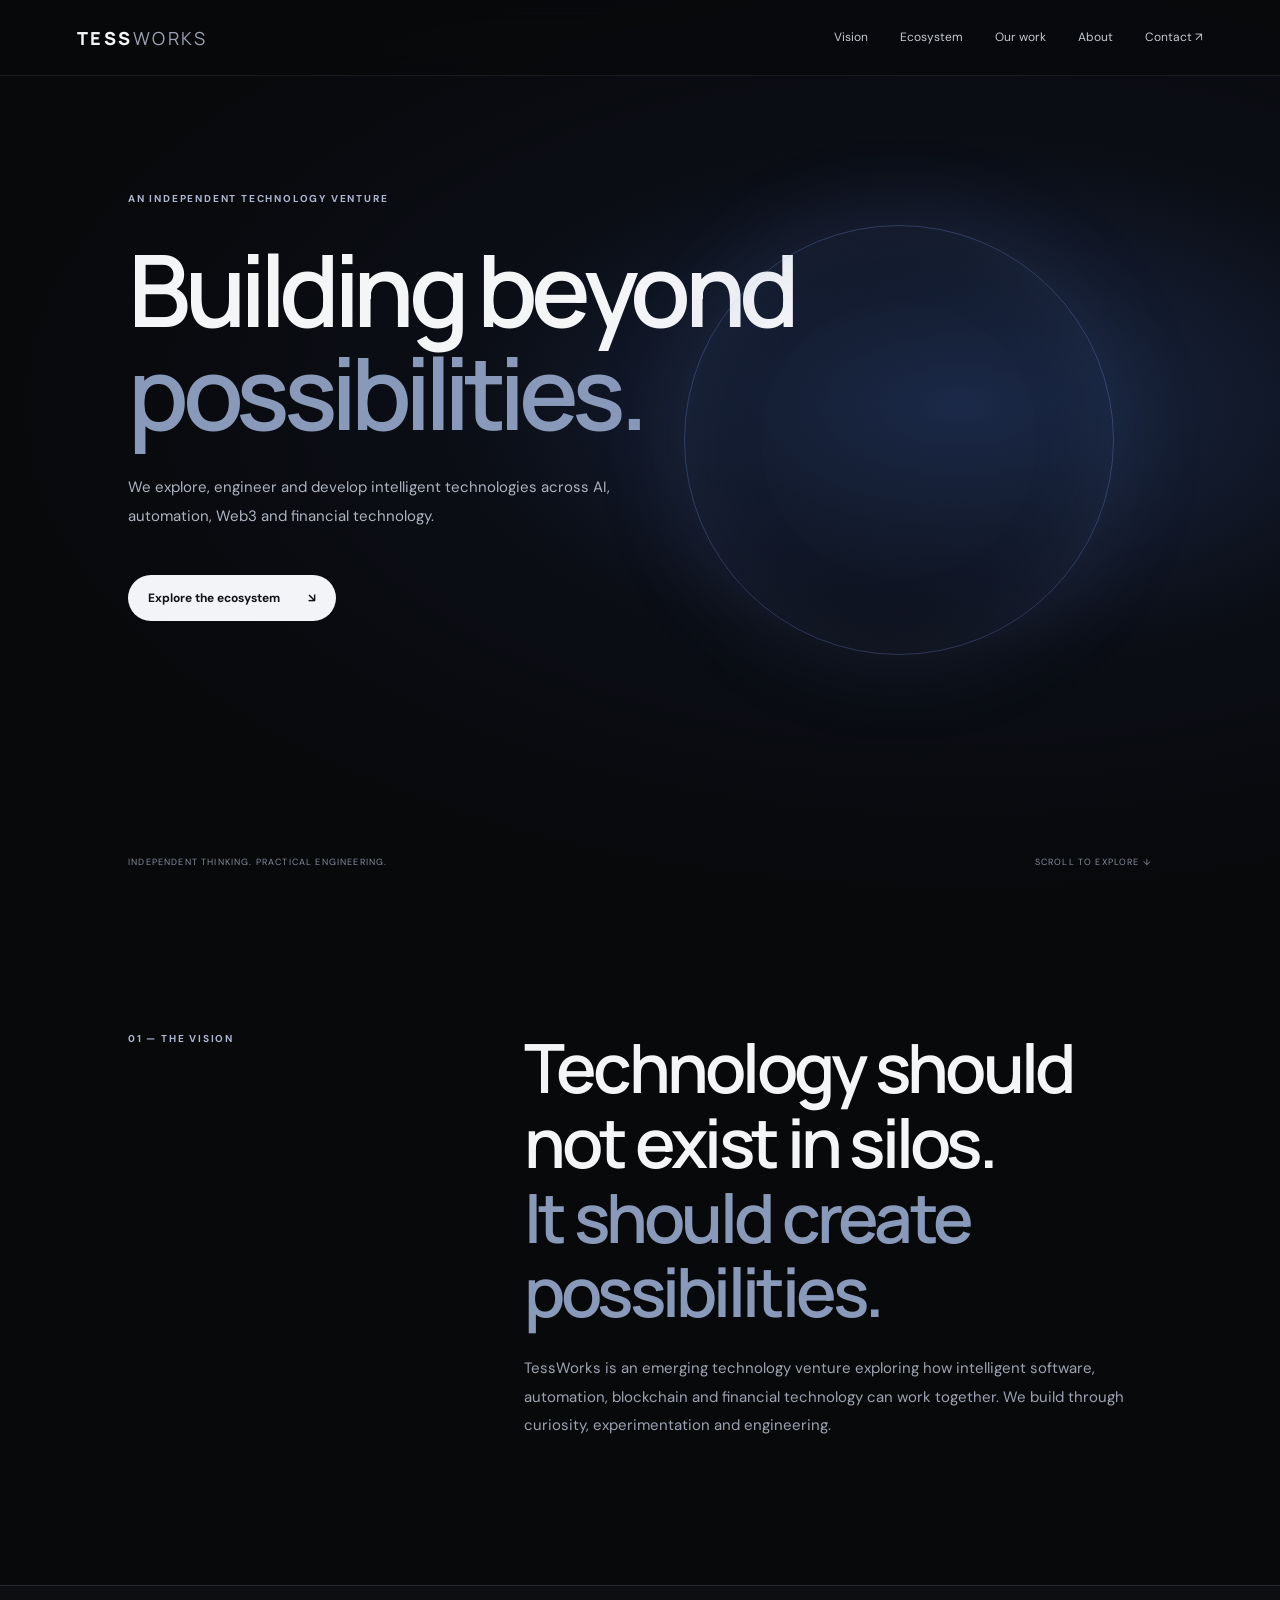
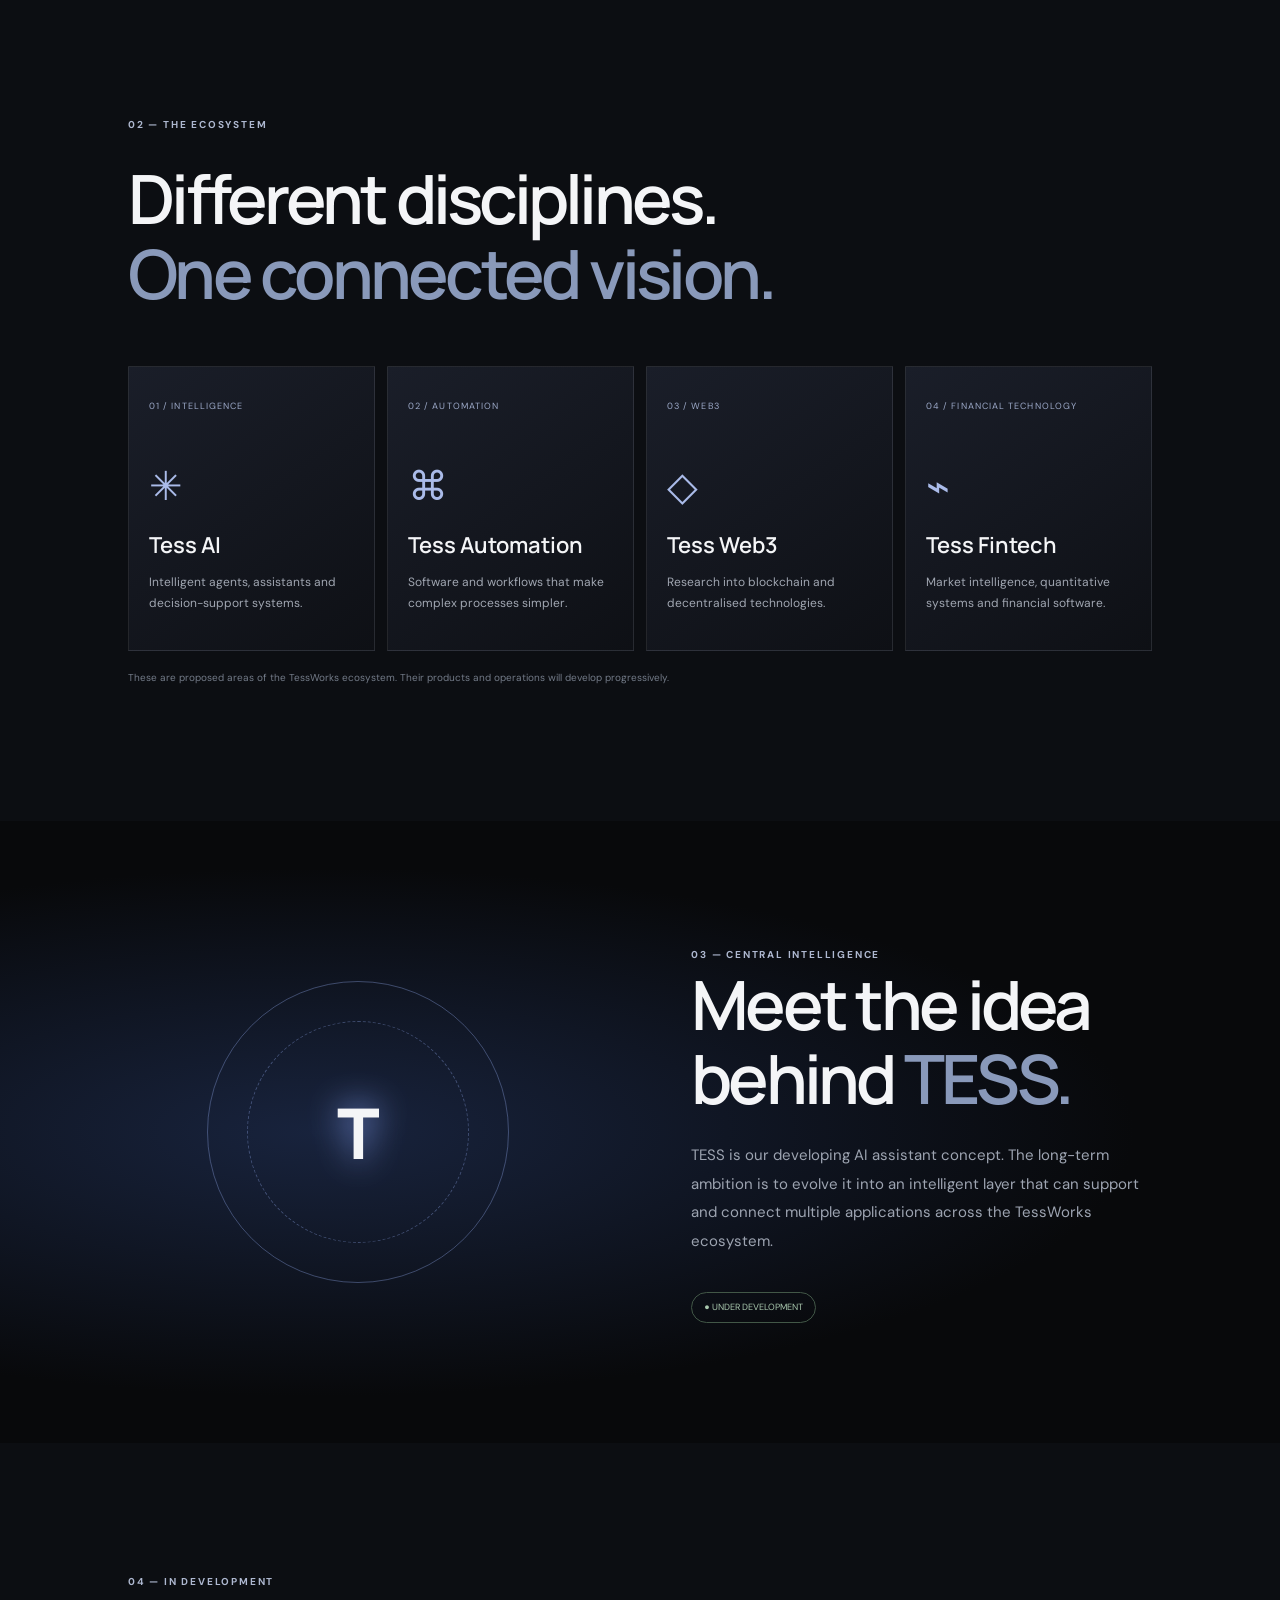
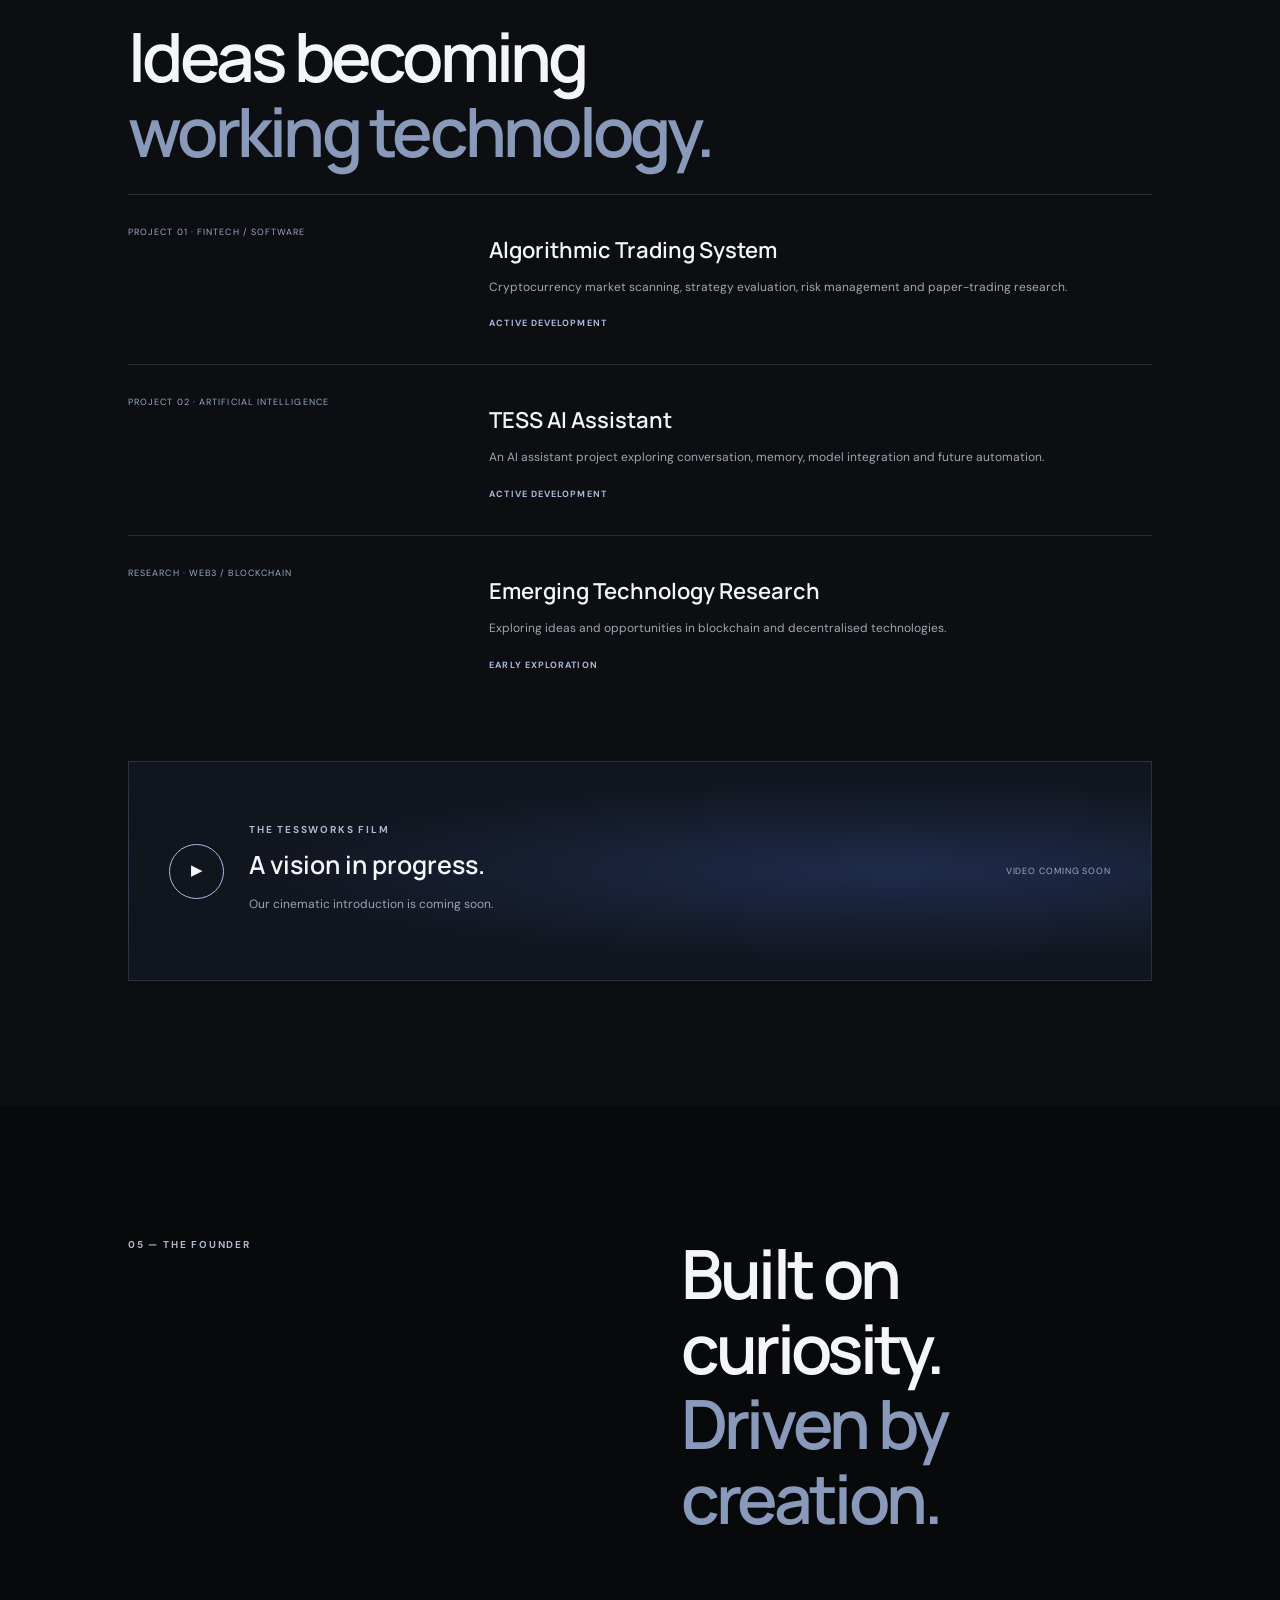
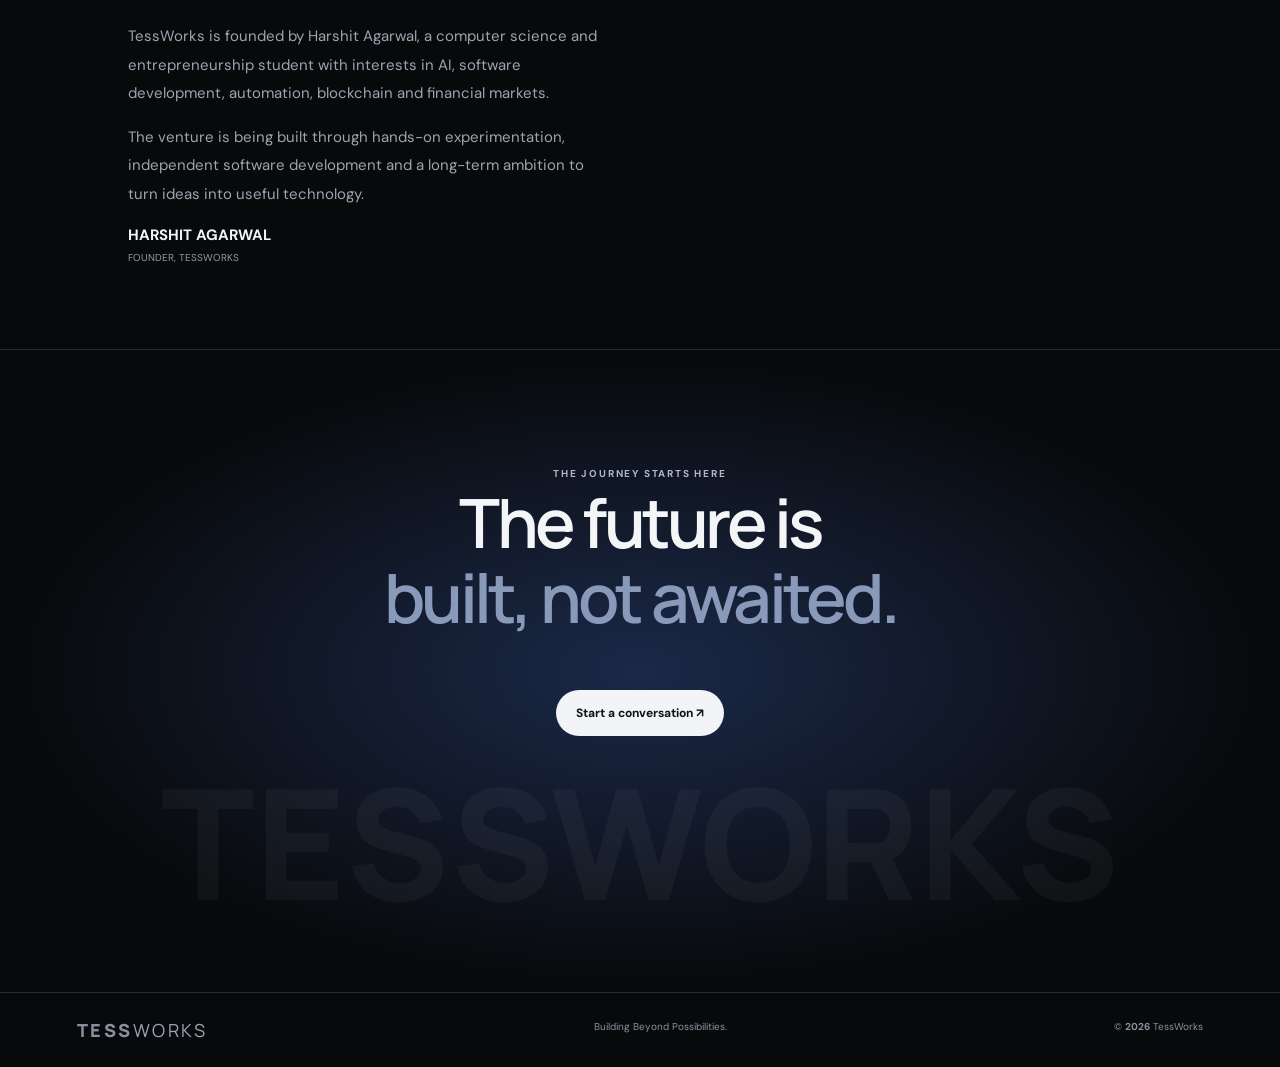
==== index.html @ 54092d69 "Add files via upload" ====
<!doctype html>
<html lang="en"><head><meta charset="utf-8"><meta name="viewport" content="width=device-width,initial-scale=1">
<meta name="description" content="TessWorks — Building Beyond Possibilities"><title>TessWorks — Building Beyond Possibilities</title>
<link rel="preconnect" href="https://fonts.googleapis.com"><link href="https://fonts.googleapis.com/css2?family=DM+Sans:wght@400;500;700&family=Manrope:wght@400;600;700;800&display=swap" rel="stylesheet"><link rel="stylesheet" href="style.css"></head>
<body><div class="progress" id="progress"></div><header><a class="logo" href="#home">TESS<span>WORKS</span></a><button id="menu">☰</button><nav id="nav"><a href="#vision">Vision</a><a href="#ecosystem">Ecosystem</a><a href="#work">Our work</a><a href="#about">About</a><a href="#contact">Contact ↗</a></nav></header>
<main><section class="hero" id="home"><div class="glow"></div><div class="eyebrow">AN INDEPENDENT TECHNOLOGY VENTURE</div><h1>Building beyond<br><em>possibilities.</em></h1><p>We explore, engineer and develop intelligent technologies across AI, automation, Web3 and financial technology.</p><a class="button" href="#ecosystem">Explore the ecosystem <b>↘</b></a><small class="hero-foot">INDEPENDENT THINKING. PRACTICAL ENGINEERING. <span>SCROLL TO EXPLORE ↓</span></small></section>
<section class="intro reveal" id="vision"><label>01 — THE VISION</label><div><h2>Technology should not exist in silos.<br><em>It should create possibilities.</em></h2><p>TessWorks is an emerging technology venture exploring how intelligent software, automation, blockchain and financial technology can work together. We build through curiosity, experimentation and engineering.</p></div></section>
<section class="ecosystem" id="ecosystem"><label>02 — THE ECOSYSTEM</label><h2>Different disciplines.<br><em>One connected vision.</em></h2><div class="cards">
<article class="reveal"><small>01 / INTELLIGENCE</small><div class="symbol">✳</div><h3>Tess AI</h3><p>Intelligent agents, assistants and decision-support systems.</p></article>
<article class="reveal"><small>02 / AUTOMATION</small><div class="symbol">⌘</div><h3>Tess Automation</h3><p>Software and workflows that make complex processes simpler.</p></article>
<article class="reveal"><small>03 / WEB3</small><div class="symbol">◇</div><h3>Tess Web3</h3><p>Research into blockchain and decentralised technologies.</p></article>
<article class="reveal"><small>04 / FINANCIAL TECHNOLOGY</small><div class="symbol">⌁</div><h3>Tess Fintech</h3><p>Market intelligence, quantitative systems and financial software.</p></article></div><p class="note">These are proposed areas of the TessWorks ecosystem. Their products and operations will develop progressively.</p></section>
<section class="tess reveal"><div class="orbit"><span>T</span></div><div><label>03 — CENTRAL INTELLIGENCE</label><h2>Meet the idea<br>behind <em>TESS.</em></h2><p>TESS is our developing AI assistant concept. The long-term ambition is to evolve it into an intelligent layer that can support and connect multiple applications across the TessWorks ecosystem.</p><small class="status">● UNDER DEVELOPMENT</small></div></section>
<section class="work" id="work"><label>04 — IN DEVELOPMENT</label><h2>Ideas becoming<br><em>working technology.</em></h2>
<div class="project reveal"><small>PROJECT 01 · FINTECH / SOFTWARE</small><div><h3>Algorithmic Trading System</h3><p>Cryptocurrency market scanning, strategy evaluation, risk management and paper-trading research.</p><b>ACTIVE DEVELOPMENT</b></div></div>
<div class="project reveal"><small>PROJECT 02 · ARTIFICIAL INTELLIGENCE</small><div><h3>TESS AI Assistant</h3><p>An AI assistant project exploring conversation, memory, model integration and future automation.</p><b>ACTIVE DEVELOPMENT</b></div></div>
<div class="project reveal"><small>RESEARCH · WEB3 / BLOCKCHAIN</small><div><h3>Emerging Technology Research</h3><p>Exploring ideas and opportunities in blockchain and decentralised technologies.</p><b>EARLY EXPLORATION</b></div></div>
<div class="video reveal"><div class="play">▶</div><div><label>THE TESSWORKS FILM</label><h3>A vision in progress.</h3><p>Our cinematic introduction is coming soon.</p></div><small>VIDEO COMING SOON</small></div></section>
<section class="about reveal" id="about"><label>05 — THE FOUNDER</label><h2>Built on curiosity.<br><em>Driven by creation.</em></h2><div><p>TessWorks is founded by Harshit Agarwal, a computer science and entrepreneurship student with interests in AI, software development, automation, blockchain and financial markets.</p><p>The venture is being built through hands-on experimentation, independent software development and a long-term ambition to turn ideas into useful technology.</p><b>HARSHIT AGARWAL</b><small>FOUNDER, TESSWORKS</small></div></section>
<section class="closing reveal" id="contact"><label>THE JOURNEY STARTS HERE</label><h2>The future is<br><em>built, not awaited.</em></h2><a class="button" href="mailto:hello@tessworks.in">Start a conversation ↗</a><strong>TESSWORKS</strong></section></main>
<footer><a class="logo" href="#home">TESS<span>WORKS</span></a><span>Building Beyond Possibilities.</span><span>© <b id="year"></b> TessWorks</span></footer><script src="script.js"></script></body></html>
---- style.css ----
*{box-sizing:border-box}html{scroll-behavior:smooth}body{margin:0;background:#08090b;color:#f4f5f7;font:15px 'DM Sans',sans-serif;line-height:1.7}a{color:inherit;text-decoration:none}.progress{height:2px;background:#9bb4ff;position:fixed;top:0;left:0;width:0;z-index:9}header{height:76px;padding:0 6vw;display:flex;align-items:center;justify-content:space-between;position:absolute;top:0;width:100%;z-index:5;background:#08090b99;backdrop-filter:blur(12px);border-bottom:1px solid #ffffff12}.logo{font:800 18px Manrope;letter-spacing:.14em}.logo span{font-weight:400;color:#9da5b5}nav{display:flex;gap:32px;font-size:12px;color:#c5c9d2}nav a:hover{color:#91aaff}#menu{display:none}.hero{min-height:760px;height:100vh;max-height:1000px;padding:190px 10vw 90px;position:relative;overflow:hidden;background:radial-gradient(ellipse at 75% 45%,#1b2948,#0b0e16 36%,#08090b 70%)}.glow{position:absolute;width:430px;height:430px;border:1px solid #8da9ff44;border-radius:50%;right:13%;top:25%;box-shadow:0 0 100px #617ec522,inset 0 0 80px #617ec522;animation:float 8s infinite ease-in-out}.eyebrow,label{font-size:10px;letter-spacing:.18em;color:#aeb8d0;font-weight:700}.hero h1{font:600 clamp(52px,8vw,100px)/1.03 Manrope;letter-spacing:-.065em;margin:30px 0}.hero em,h2 em{font-style:normal;color:#8999ba}.hero p{max-width:500px;color:#aeb4c0;line-height:1.9}.button{display:inline-block;margin-top:30px;background:#f2f4f8;color:#101116;padding:13px 20px;border-radius:40px;font-size:12px;font-weight:700}.button b{margin-left:25px}.hero-foot{position:absolute;bottom:30px;left:10vw;right:10vw;color:#858d9d;font-size:9px;letter-spacing:.13em}.hero-foot span{float:right}.intro,.about{padding:130px 10vw;display:grid;grid-template-columns:1fr 2fr;gap:8%;border-bottom:1px solid #252932}.intro h2,.ecosystem h2,.tess h2,.work h2,.about h2,.closing h2{font:600 clamp(38px,5.5vw,68px)/1.1 Manrope;letter-spacing:-.055em;margin:0 0 25px}.intro p,.tess p,.about p{max-width:650px;color:#9da4b1;line-height:1.9}.ecosystem,.work{padding:125px 10vw;background:#0c0e12}.ecosystem h2,.work h2{margin-top:25px}.cards{display:grid;grid-template-columns:repeat(4,1fr);gap:12px;margin-top:55px}.cards article{padding:25px 20px;min-height:280px;border:1px solid #ffffff17;background:linear-gradient(145deg,#1a1e29,#0e1015);transition:.3s}.cards article:hover{transform:translateY(-7px);border-color:#849bda}.cards small,.project small{font-size:9px;letter-spacing:.12em;color:#9ca9c8}.symbol{font-size:40px;color:#aabbe9;margin-top:35px}.cards h3,.project h3{font:600 22px Manrope;margin:10px 0}.cards p,.project p{font-size:12px;color:#a0a6b1}.note{font-size:10px;color:#737b88;margin-top:18px}.tess{padding:120px 10vw;display:grid;grid-template-columns:1fr 1fr;gap:10%;align-items:center;background:radial-gradient(ellipse at 25% 50%,#18233d,#08090b 60%)}.orbit{height:350px;display:grid;place-items:center;position:relative}.orbit:before,.orbit:after{content:'';position:absolute;border:1px solid #849bda66;border-radius:50%;width:300px;height:300px;animation:spin 35s linear infinite}.orbit:after{width:220px;height:220px;border-style:dashed;animation-direction:reverse}.orbit span{font:800 70px Manrope;text-shadow:0 0 35px #8da9ff}.status{display:inline-block;color:#a9c8ae;border:1px solid #425747;border-radius:20px;padding:7px 12px;font-size:9px;margin-top:22px}.project{display:grid;grid-template-columns:1fr 2fr;gap:30px;padding:30px 0;border-top:1px solid #2a2e37}.project p{max-width:650px}.project b{font-size:9px;letter-spacing:.12em;color:#aab8dc}.video{margin-top:55px;padding:40px;min-height:220px;display:flex;align-items:center;gap:25px;background:radial-gradient(ellipse at 75%,#1e2b4b,#11151e 60%);border:1px solid #ffffff20}.play{width:55px;height:55px;border:1px solid #aabbe9;border-radius:50%;display:grid;place-items:center}.video h3{font:600 25px Manrope;margin:5px 0}.video p{color:#9da4b1;font-size:12px}.video>small{margin-left:auto;font-size:9px;color:#9eabc9;letter-spacing:.1em}.about{grid-template-columns:1fr 1fr}.about small{display:block;color:#929aa8;font-size:10px}.closing{text-align:center;padding:110px 20px;background:radial-gradient(ellipse at center,#1b2948,#08090b 70%);overflow:hidden}.closing strong{display:block;font:800 12vw Manrope;color:#ffffff0a;margin-bottom:-5vw}footer{padding:25px 6vw;border-top:1px solid #262a32;display:flex;justify-content:space-between;color:#8b929e;font-size:10px}.reveal{opacity:0;transform:translateY(20px);transition:.8s}.reveal.visible{opacity:1;transform:none}@keyframes spin{to{transform:rotate(360deg)}}@keyframes float{50%{transform:translateY(-18px)}}@media(max-width:850px){.cards{grid-template-columns:repeat(2,1fr)}.intro,.tess,.about{grid-template-columns:1fr;gap:35px}.project{grid-template-columns:1fr}.orbit{height:280px}}@media(max-width:600px){header{height:65px}#menu{display:block;background:none;border:0;color:white;font-size:22px}nav{display:none;position:absolute;top:65px;left:0;right:0;padding:25px;background:#101218;flex-direction:column}nav.open{display:flex}.hero{padding:160px 25px 90px;min-height:700px}.hero h1{font-size:55px}.glow{width:260px;height:260px;right:-80px;top:42%}.hero-foot{left:25px;right:25px;font-size:7px}.hero-foot span{display:none}.intro,.about,.ecosystem,.work,.tess{padding:85px 25px}.cards{grid-template-columns:1fr}.video{padding:22px;flex-wrap:wrap}.video>small{margin-left:0}.project{gap:10px}footer{gap:12px;flex-wrap:wrap}footer span:nth-child(2){display:none}}@media(prefers-reduced-motion:reduce){*{animation:none!important;transition:none!important;scroll-behavior:auto!important}.reveal{opacity:1;transform:none}}
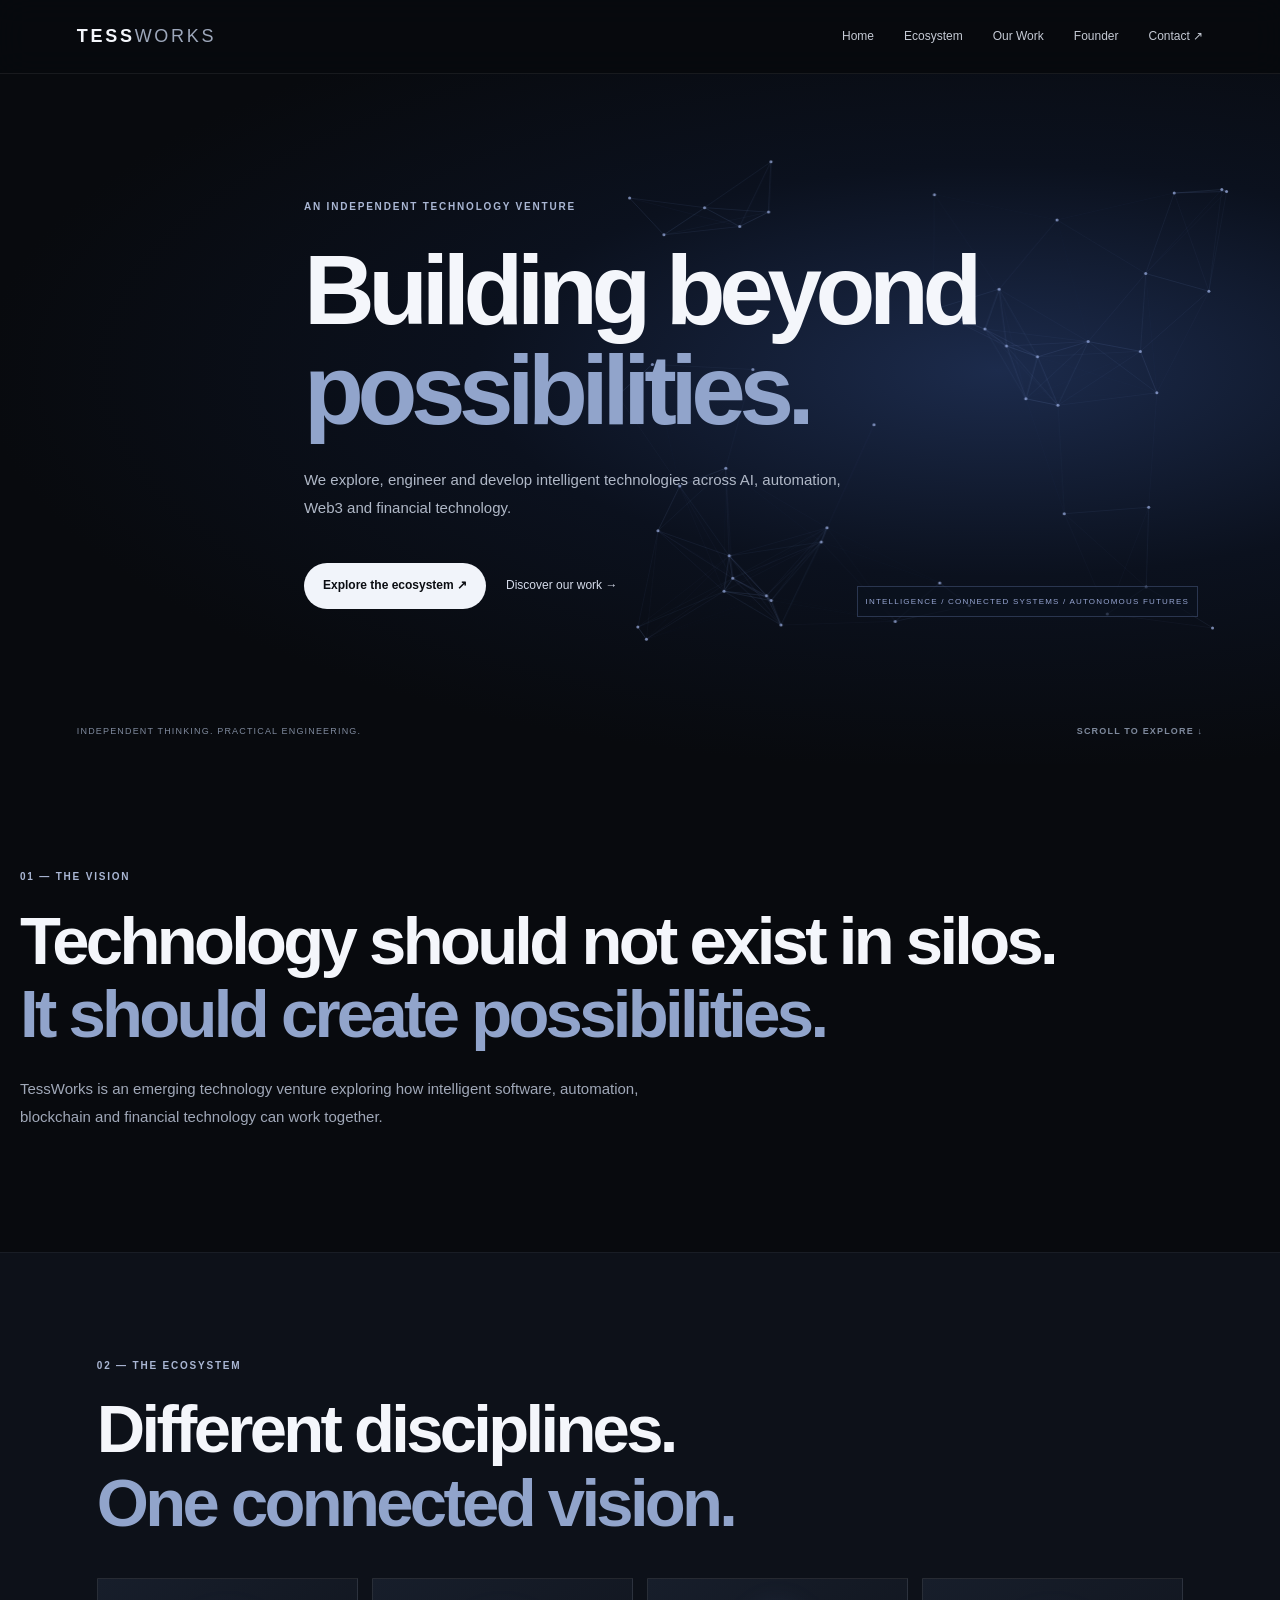
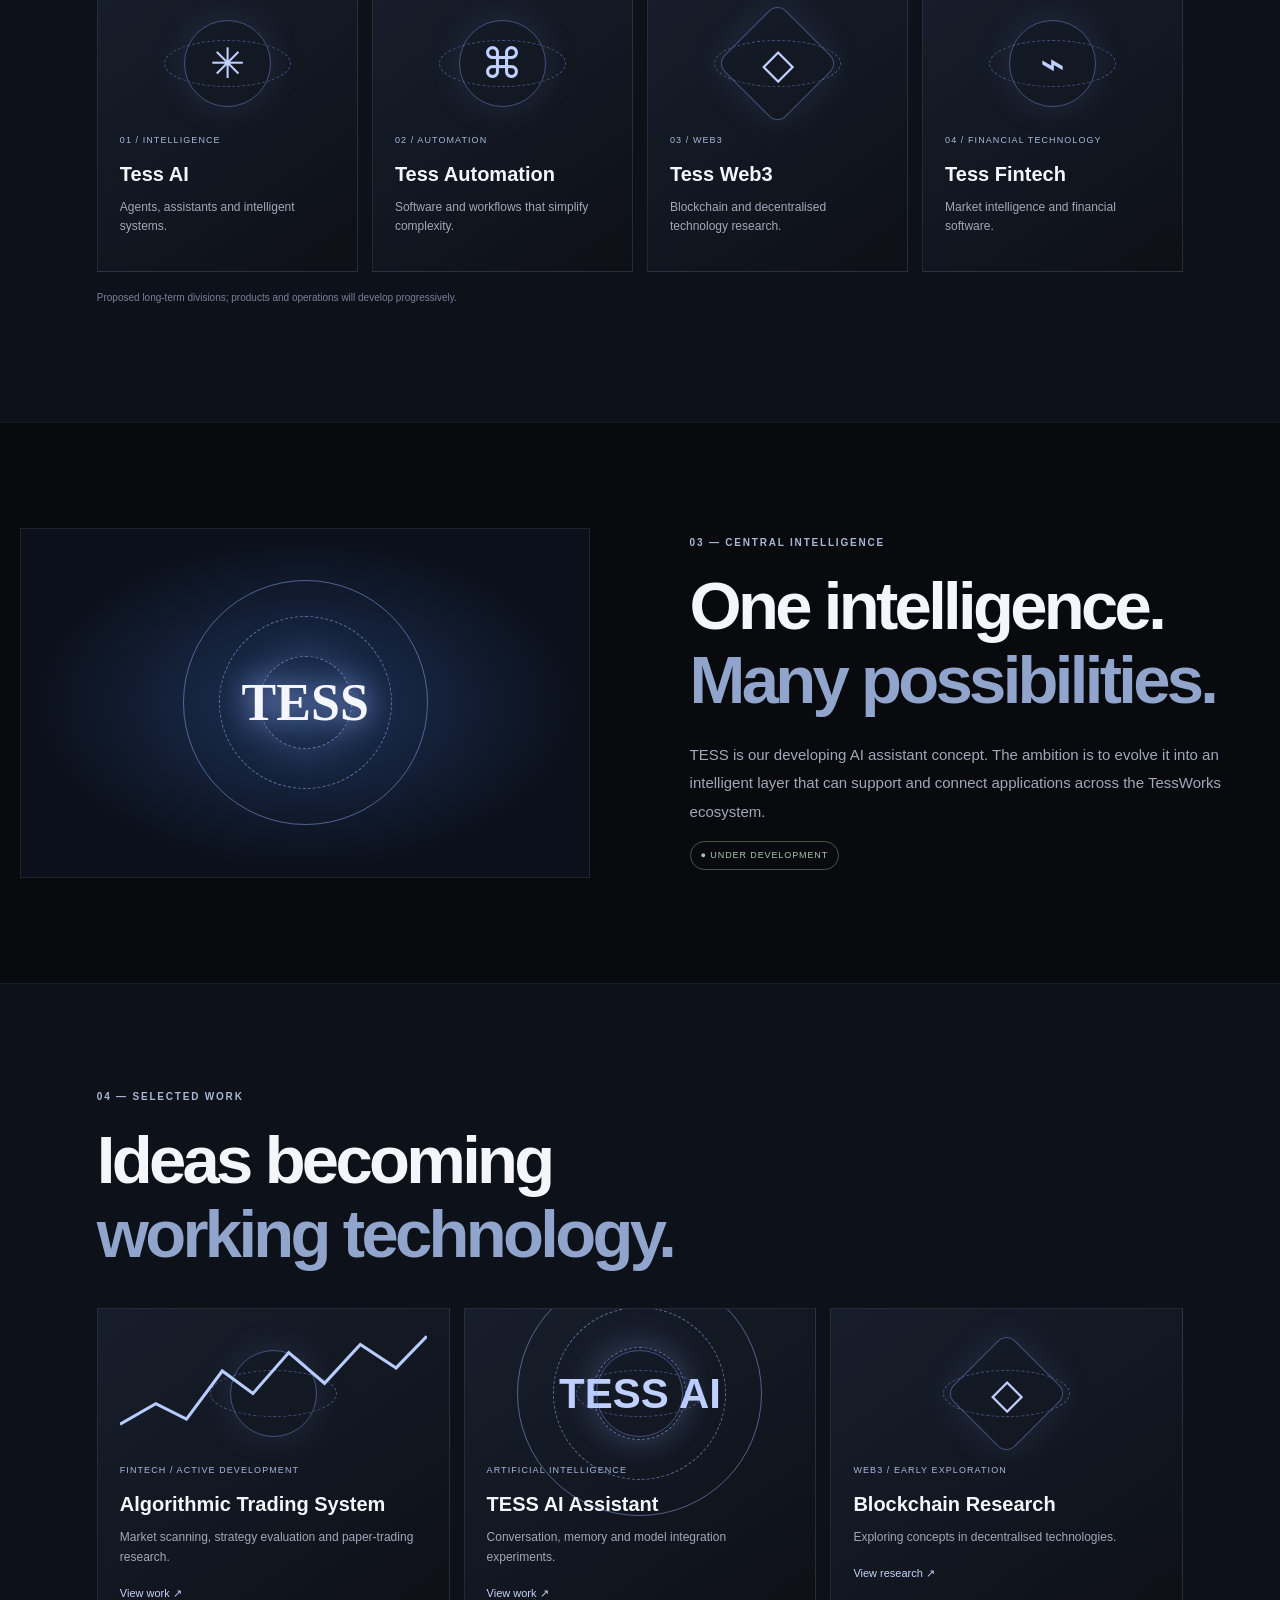
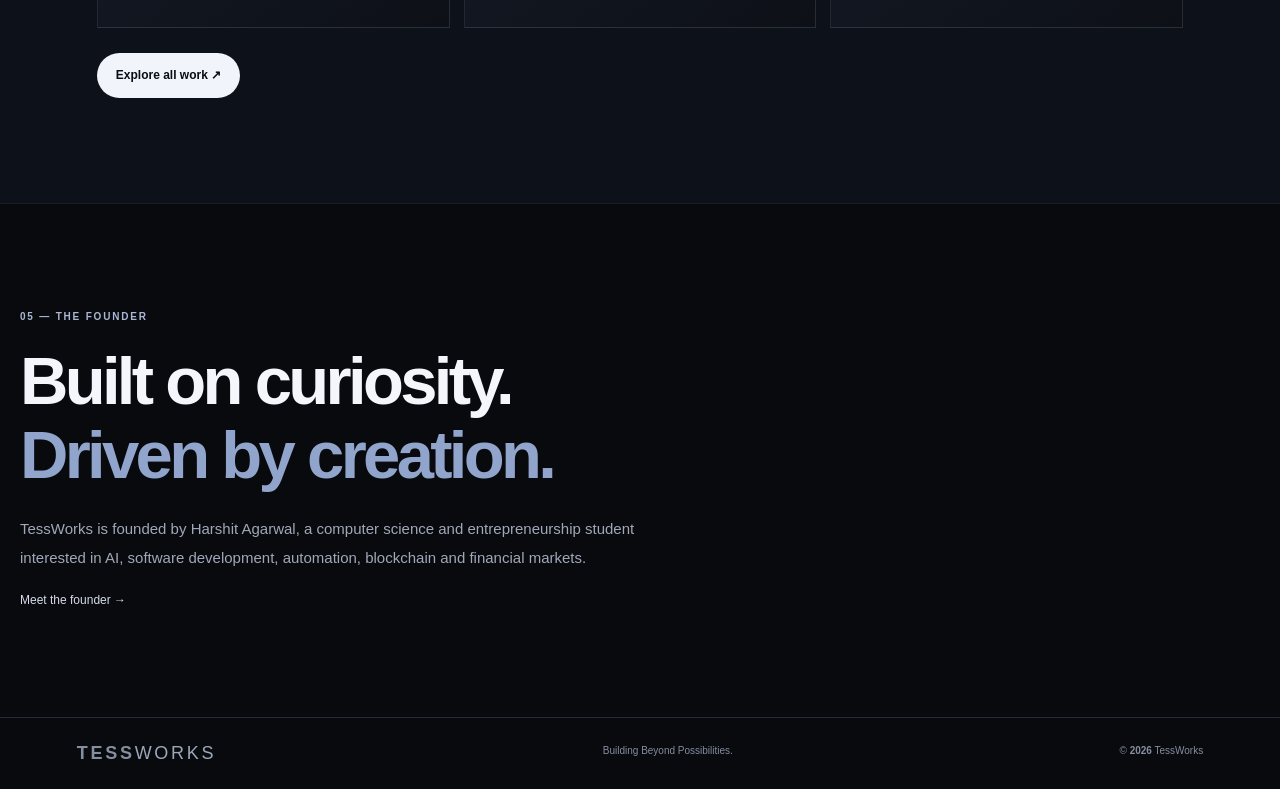
==== commit 57ca6bd7: "Add files via upload" ====
--- a/index.html
+++ b/index.html
@@ -1,21 +1,13 @@
-<!doctype html>
-<html lang="en"><head><meta charset="utf-8"><meta name="viewport" content="width=device-width,initial-scale=1">
-<meta name="description" content="TessWorks — Building Beyond Possibilities"><title>TessWorks — Building Beyond Possibilities</title>
-<link rel="preconnect" href="https://fonts.googleapis.com"><link href="https://fonts.googleapis.com/css2?family=DM+Sans:wght@400;500;700&family=Manrope:wght@400;600;700;800&display=swap" rel="stylesheet"><link rel="stylesheet" href="style.css"></head>
-<body><div class="progress" id="progress"></div><header><a class="logo" href="#home">TESS<span>WORKS</span></a><button id="menu">☰</button><nav id="nav"><a href="#vision">Vision</a><a href="#ecosystem">Ecosystem</a><a href="#work">Our work</a><a href="#about">About</a><a href="#contact">Contact ↗</a></nav></header>
-<main><section class="hero" id="home"><div class="glow"></div><div class="eyebrow">AN INDEPENDENT TECHNOLOGY VENTURE</div><h1>Building beyond<br><em>possibilities.</em></h1><p>We explore, engineer and develop intelligent technologies across AI, automation, Web3 and financial technology.</p><a class="button" href="#ecosystem">Explore the ecosystem <b>↘</b></a><small class="hero-foot">INDEPENDENT THINKING. PRACTICAL ENGINEERING. <span>SCROLL TO EXPLORE ↓</span></small></section>
-<section class="intro reveal" id="vision"><label>01 — THE VISION</label><div><h2>Technology should not exist in silos.<br><em>It should create possibilities.</em></h2><p>TessWorks is an emerging technology venture exploring how intelligent software, automation, blockchain and financial technology can work together. We build through curiosity, experimentation and engineering.</p></div></section>
-<section class="ecosystem" id="ecosystem"><label>02 — THE ECOSYSTEM</label><h2>Different disciplines.<br><em>One connected vision.</em></h2><div class="cards">
-<article class="reveal"><small>01 / INTELLIGENCE</small><div class="symbol">✳</div><h3>Tess AI</h3><p>Intelligent agents, assistants and decision-support systems.</p></article>
-<article class="reveal"><small>02 / AUTOMATION</small><div class="symbol">⌘</div><h3>Tess Automation</h3><p>Software and workflows that make complex processes simpler.</p></article>
-<article class="reveal"><small>03 / WEB3</small><div class="symbol">◇</div><h3>Tess Web3</h3><p>Research into blockchain and decentralised technologies.</p></article>
-<article class="reveal"><small>04 / FINANCIAL TECHNOLOGY</small><div class="symbol">⌁</div><h3>Tess Fintech</h3><p>Market intelligence, quantitative systems and financial software.</p></article></div><p class="note">These are proposed areas of the TessWorks ecosystem. Their products and operations will develop progressively.</p></section>
-<section class="tess reveal"><div class="orbit"><span>T</span></div><div><label>03 — CENTRAL INTELLIGENCE</label><h2>Meet the idea<br>behind <em>TESS.</em></h2><p>TESS is our developing AI assistant concept. The long-term ambition is to evolve it into an intelligent layer that can support and connect multiple applications across the TessWorks ecosystem.</p><small class="status">● UNDER DEVELOPMENT</small></div></section>
-<section class="work" id="work"><label>04 — IN DEVELOPMENT</label><h2>Ideas becoming<br><em>working technology.</em></h2>
-<div class="project reveal"><small>PROJECT 01 · FINTECH / SOFTWARE</small><div><h3>Algorithmic Trading System</h3><p>Cryptocurrency market scanning, strategy evaluation, risk management and paper-trading research.</p><b>ACTIVE DEVELOPMENT</b></div></div>
-<div class="project reveal"><small>PROJECT 02 · ARTIFICIAL INTELLIGENCE</small><div><h3>TESS AI Assistant</h3><p>An AI assistant project exploring conversation, memory, model integration and future automation.</p><b>ACTIVE DEVELOPMENT</b></div></div>
-<div class="project reveal"><small>RESEARCH · WEB3 / BLOCKCHAIN</small><div><h3>Emerging Technology Research</h3><p>Exploring ideas and opportunities in blockchain and decentralised technologies.</p><b>EARLY EXPLORATION</b></div></div>
-<div class="video reveal"><div class="play">▶</div><div><label>THE TESSWORKS FILM</label><h3>A vision in progress.</h3><p>Our cinematic introduction is coming soon.</p></div><small>VIDEO COMING SOON</small></div></section>
-<section class="about reveal" id="about"><label>05 — THE FOUNDER</label><h2>Built on curiosity.<br><em>Driven by creation.</em></h2><div><p>TessWorks is founded by Harshit Agarwal, a computer science and entrepreneurship student with interests in AI, software development, automation, blockchain and financial markets.</p><p>The venture is being built through hands-on experimentation, independent software development and a long-term ambition to turn ideas into useful technology.</p><b>HARSHIT AGARWAL</b><small>FOUNDER, TESSWORKS</small></div></section>
-<section class="closing reveal" id="contact"><label>THE JOURNEY STARTS HERE</label><h2>The future is<br><em>built, not awaited.</em></h2><a class="button" href="mailto:hello@tessworks.in">Start a conversation ↗</a><strong>TESSWORKS</strong></section></main>
-<footer><a class="logo" href="#home">TESS<span>WORKS</span></a><span>Building Beyond Possibilities.</span><span>© <b id="year"></b> TessWorks</span></footer><script src="script.js"></script></body></html>+<!doctype html><html lang="en"><head><meta charset="utf-8"><meta name="viewport" content="width=device-width,initial-scale=1"><meta name="description" content="TessWorks — Building Beyond Possibilities"><title>Home | TessWorks</title><link rel="stylesheet" href="style.css"></head><body><header class="top"><a class="logo" href="index.html">TESS<span>WORKS</span></a><button class="menu" aria-label="Toggle menu">☰</button><nav class="nav"><a href="index.html">Home</a><a href="ecosystem.html">Ecosystem</a><a href="work.html">Our Work</a><a href="founder.html">Founder</a><a href="contact.html">Contact ↗</a></nav></header><main><section class="hero"><div class="wrap"><div class="eyebrow">AN INDEPENDENT TECHNOLOGY VENTURE</div><h1>Building beyond<br><em>possibilities.</em></h1><p>We explore, engineer and develop intelligent technologies across AI, automation, Web3 and financial technology.</p><a class="btn" href="ecosystem.html">Explore the ecosystem ↗</a><a class="sub-link" href="work.html">Discover our work →</a></div><div class="visual"><canvas id="network"></canvas><span>INTELLIGENCE / CONNECTED SYSTEMS / AUTONOMOUS FUTURES</span></div><small class="hero-foot">INDEPENDENT THINKING. PRACTICAL ENGINEERING. <b>SCROLL TO EXPLORE ↓</b></small></section>
+<section class="section wrap reveal"><div class="eyebrow">01 — THE VISION</div><h2>Technology should not exist in silos.<br><em>It should create possibilities.</em></h2><p class="copy">TessWorks is an emerging technology venture exploring how intelligent software, automation, blockchain and financial technology can work together.</p></section>
+<section class="section dark"><div class="wrap"><div class="eyebrow">02 — THE ECOSYSTEM</div><h2>Different disciplines.<br><em>One connected vision.</em></h2><div class="grid four">
+<a class="tile reveal" href="ecosystem.html#ai"><div class="art ai">✳</div><small>01 / INTELLIGENCE</small><h3>Tess AI</h3><p>Agents, assistants and intelligent systems.</p></a>
+<a class="tile reveal" href="ecosystem.html#automation"><div class="art auto">⌘</div><small>02 / AUTOMATION</small><h3>Tess Automation</h3><p>Software and workflows that simplify complexity.</p></a>
+<a class="tile reveal" href="ecosystem.html#web3"><div class="art chain">◇</div><small>03 / WEB3</small><h3>Tess Web3</h3><p>Blockchain and decentralised technology research.</p></a>
+<a class="tile reveal" href="ecosystem.html#fintech"><div class="art market">⌁</div><small>04 / FINANCIAL TECHNOLOGY</small><h3>Tess Fintech</h3><p>Market intelligence and financial software.</p></a></div><p class="note">Proposed long-term divisions; products and operations will develop progressively.</p></div></section>
+<section class="section wrap feature reveal"><div class="visual-box"><div class="orbit"></div><b>TESS</b></div><div><div class="eyebrow">03 — CENTRAL INTELLIGENCE</div><h2>One intelligence.<br><em>Many possibilities.</em></h2><p class="copy">TESS is our developing AI assistant concept. The ambition is to evolve it into an intelligent layer that can support and connect applications across the TessWorks ecosystem.</p><small class="status">● UNDER DEVELOPMENT</small></div></section>
+<section class="section dark"><div class="wrap"><div class="eyebrow">04 — SELECTED WORK</div><h2>Ideas becoming<br><em>working technology.</em></h2><div class="grid three">
+<a class="tile reveal" href="trading-system.html"><div class="art chart"><svg viewBox="0 0 300 120"><path d="M0 90 35 70 65 85 100 38 130 60 165 20 200 50 235 12 270 35 300 4" fill="none" stroke="#b9ccff" stroke-width="3"/></svg></div><small>FINTECH / ACTIVE DEVELOPMENT</small><h3>Algorithmic Trading System</h3><p>Market scanning, strategy evaluation and paper-trading research.</p><span>View work ↗</span></a>
+<a class="tile reveal" href="tess-ai.html"><div class="art"><div class="orbit"></div><b>TESS AI</b></div><small>ARTIFICIAL INTELLIGENCE</small><h3>TESS AI Assistant</h3><p>Conversation, memory and model integration experiments.</p><span>View work ↗</span></a>
+<a class="tile reveal" href="work.html"><div class="art chain">◇</div><small>WEB3 / EARLY EXPLORATION</small><h3>Blockchain Research</h3><p>Exploring concepts in decentralised technologies.</p><span>View research ↗</span></a></div><a class="btn" href="work.html">Explore all work ↗</a></div></section>
+<section class="section wrap reveal"><div class="eyebrow">05 — THE FOUNDER</div><h2>Built on curiosity.<br><em>Driven by creation.</em></h2><p class="copy">TessWorks is founded by Harshit Agarwal, a computer science and entrepreneurship student interested in AI, software development, automation, blockchain and financial markets.</p><a class="sub-link" href="founder.html">Meet the founder →</a></section></main><footer class="footer"><a class="logo" href="index.html">TESS<span>WORKS</span></a><span>Building Beyond Possibilities.</span><span>© <b data-year></b> TessWorks</span></footer><script src="script.js"></script></body></html>
--- a/style.css
+++ b/style.css
@@ -1 +1,3 @@
-*{box-sizing:border-box}html{scroll-behavior:smooth}body{margin:0;background:#08090b;color:#f4f5f7;font:15px 'DM Sans',sans-serif;line-height:1.7}a{color:inherit;text-decoration:none}.progress{height:2px;background:#9bb4ff;position:fixed;top:0;left:0;width:0;z-index:9}header{height:76px;padding:0 6vw;display:flex;align-items:center;justify-content:space-between;position:absolute;top:0;width:100%;z-index:5;background:#08090b99;backdrop-filter:blur(12px);border-bottom:1px solid #ffffff12}.logo{font:800 18px Manrope;letter-spacing:.14em}.logo span{font-weight:400;color:#9da5b5}nav{display:flex;gap:32px;font-size:12px;color:#c5c9d2}nav a:hover{color:#91aaff}#menu{display:none}.hero{min-height:760px;height:100vh;max-height:1000px;padding:190px 10vw 90px;position:relative;overflow:hidden;background:radial-gradient(ellipse at 75% 45%,#1b2948,#0b0e16 36%,#08090b 70%)}.glow{position:absolute;width:430px;height:430px;border:1px solid #8da9ff44;border-radius:50%;right:13%;top:25%;box-shadow:0 0 100px #617ec522,inset 0 0 80px #617ec522;animation:float 8s infinite ease-in-out}.eyebrow,label{font-size:10px;letter-spacing:.18em;color:#aeb8d0;font-weight:700}.hero h1{font:600 clamp(52px,8vw,100px)/1.03 Manrope;letter-spacing:-.065em;margin:30px 0}.hero em,h2 em{font-style:normal;color:#8999ba}.hero p{max-width:500px;color:#aeb4c0;line-height:1.9}.button{display:inline-block;margin-top:30px;background:#f2f4f8;color:#101116;padding:13px 20px;border-radius:40px;font-size:12px;font-weight:700}.button b{margin-left:25px}.hero-foot{position:absolute;bottom:30px;left:10vw;right:10vw;color:#858d9d;font-size:9px;letter-spacing:.13em}.hero-foot span{float:right}.intro,.about{padding:130px 10vw;display:grid;grid-template-columns:1fr 2fr;gap:8%;border-bottom:1px solid #252932}.intro h2,.ecosystem h2,.tess h2,.work h2,.about h2,.closing h2{font:600 clamp(38px,5.5vw,68px)/1.1 Manrope;letter-spacing:-.055em;margin:0 0 25px}.intro p,.tess p,.about p{max-width:650px;color:#9da4b1;line-height:1.9}.ecosystem,.work{padding:125px 10vw;background:#0c0e12}.ecosystem h2,.work h2{margin-top:25px}.cards{display:grid;grid-template-columns:repeat(4,1fr);gap:12px;margin-top:55px}.cards article{padding:25px 20px;min-height:280px;border:1px solid #ffffff17;background:linear-gradient(145deg,#1a1e29,#0e1015);transition:.3s}.cards article:hover{transform:translateY(-7px);border-color:#849bda}.cards small,.project small{font-size:9px;letter-spacing:.12em;color:#9ca9c8}.symbol{font-size:40px;color:#aabbe9;margin-top:35px}.cards h3,.project h3{font:600 22px Manrope;margin:10px 0}.cards p,.project p{font-size:12px;color:#a0a6b1}.note{font-size:10px;color:#737b88;margin-top:18px}.tess{padding:120px 10vw;display:grid;grid-template-columns:1fr 1fr;gap:10%;align-items:center;background:radial-gradient(ellipse at 25% 50%,#18233d,#08090b 60%)}.orbit{height:350px;display:grid;place-items:center;position:relative}.orbit:before,.orbit:after{content:'';position:absolute;border:1px solid #849bda66;border-radius:50%;width:300px;height:300px;animation:spin 35s linear infinite}.orbit:after{width:220px;height:220px;border-style:dashed;animation-direction:reverse}.orbit span{font:800 70px Manrope;text-shadow:0 0 35px #8da9ff}.status{display:inline-block;color:#a9c8ae;border:1px solid #425747;border-radius:20px;padding:7px 12px;font-size:9px;margin-top:22px}.project{display:grid;grid-template-columns:1fr 2fr;gap:30px;padding:30px 0;border-top:1px solid #2a2e37}.project p{max-width:650px}.project b{font-size:9px;letter-spacing:.12em;color:#aab8dc}.video{margin-top:55px;padding:40px;min-height:220px;display:flex;align-items:center;gap:25px;background:radial-gradient(ellipse at 75%,#1e2b4b,#11151e 60%);border:1px solid #ffffff20}.play{width:55px;height:55px;border:1px solid #aabbe9;border-radius:50%;display:grid;place-items:center}.video h3{font:600 25px Manrope;margin:5px 0}.video p{color:#9da4b1;font-size:12px}.video>small{margin-left:auto;font-size:9px;color:#9eabc9;letter-spacing:.1em}.about{grid-template-columns:1fr 1fr}.about small{display:block;color:#929aa8;font-size:10px}.closing{text-align:center;padding:110px 20px;background:radial-gradient(ellipse at center,#1b2948,#08090b 70%);overflow:hidden}.closing strong{display:block;font:800 12vw Manrope;color:#ffffff0a;margin-bottom:-5vw}footer{padding:25px 6vw;border-top:1px solid #262a32;display:flex;justify-content:space-between;color:#8b929e;font-size:10px}.reveal{opacity:0;transform:translateY(20px);transition:.8s}.reveal.visible{opacity:1;transform:none}@keyframes spin{to{transform:rotate(360deg)}}@keyframes float{50%{transform:translateY(-18px)}}@media(max-width:850px){.cards{grid-template-columns:repeat(2,1fr)}.intro,.tess,.about{grid-template-columns:1fr;gap:35px}.project{grid-template-columns:1fr}.orbit{height:280px}}@media(max-width:600px){header{height:65px}#menu{display:block;background:none;border:0;color:white;font-size:22px}nav{display:none;position:absolute;top:65px;left:0;right:0;padding:25px;background:#101218;flex-direction:column}nav.open{display:flex}.hero{padding:160px 25px 90px;min-height:700px}.hero h1{font-size:55px}.glow{width:260px;height:260px;right:-80px;top:42%}.hero-foot{left:25px;right:25px;font-size:7px}.hero-foot span{display:none}.intro,.about,.ecosystem,.work,.tess{padding:85px 25px}.cards{grid-template-columns:1fr}.video{padding:22px;flex-wrap:wrap}.video>small{margin-left:0}.project{gap:10px}footer{gap:12px;flex-wrap:wrap}footer span:nth-child(2){display:none}}@media(prefers-reduced-motion:reduce){*{animation:none!important;transition:none!important;scroll-behavior:auto!important}.reveal{opacity:1;transform:none}}+*{box-sizing:border-box}html{scroll-behavior:smooth}body{margin:0;background:#080a0e;color:#f4f6fb;font:15px 'DM Sans',Arial,sans-serif;line-height:1.65}a{color:inherit;text-decoration:none}.top{height:74px;padding:0 6vw;display:flex;align-items:center;justify-content:space-between;position:sticky;top:0;z-index:9;background:#080a0edd;backdrop-filter:blur(15px);border-bottom:1px solid #ffffff12}.logo{font:800 18px Manrope,Arial;letter-spacing:.15em}.logo span{font-weight:400;color:#9da7ba}.nav{display:flex;gap:30px;font-size:12px;color:#c5cad4}.nav a:hover{color:#9bb6ff}.menu{display:none;background:none;color:white;border:0;font-size:23px}.wrap{max-width:1240px;margin:auto;padding-left:6vw;padding-right:6vw}.hero{min-height:690px;position:relative;overflow:hidden;display:flex;align-items:center;background:radial-gradient(ellipse at 78% 43%,#1c2b4c,#0b111e 37%,#080a0e 72%)}.hero .wrap{position:relative;z-index:2;padding-top:70px;padding-bottom:100px}.eyebrow{font-size:10px;letter-spacing:.18em;color:#aab7d4;font-weight:700}.hero h1,.page-hero h1{font:600 clamp(52px,8vw,98px)/1.02 Manrope,Arial;letter-spacing:-.065em;margin:25px 0}.hero h1 em,.page-hero h1 em,h2 em{font-style:normal;color:#91a4cb}.hero p,.page-hero p{max-width:550px;color:#b0b8c7;line-height:1.9}.btn{display:inline-block;background:#f1f4fa;color:#0b0d12;padding:13px 19px;border-radius:30px;font-size:12px;font-weight:700;margin:25px 20px 0 0;transition:.25s}.btn:hover{transform:translateY(-3px);background:#cbd8f8}.sub-link{font-size:12px;color:#d5dbea}.visual{position:absolute;right:4%;top:12%;width:48%;height:500px;opacity:.8}.visual canvas{width:100%;height:100%}.visual>span{position:absolute;right:5%;bottom:8%;font-size:8px;letter-spacing:.15em;color:#b9caff;border:1px solid #829bda55;padding:8px;background:#0b1220aa}.hero-foot{position:absolute;bottom:25px;left:6vw;right:6vw;color:#7e899c;font-size:9px;letter-spacing:.13em}.hero-foot b{float:right}.section{padding:105px 0}.section h2,.page-hero h1{font:600 clamp(38px,5.3vw,67px)/1.1 Manrope,Arial;letter-spacing:-.055em;margin:18px 0 24px}.copy{max-width:680px;color:#a0a8b8;line-height:1.9}.dark{background:#0d1119;border-block:1px solid #ffffff0d}.grid{display:grid;gap:14px;margin-top:38px}.four{grid-template-columns:repeat(4,1fr)}.three{grid-template-columns:repeat(3,1fr)}.tile{display:block;padding:22px;border:1px solid #ffffff18;background:linear-gradient(145deg,#171e2b,#0d1017);min-height:280px;transition:.3s;overflow:hidden}.tile:hover{transform:translateY(-6px);border-color:#9bb6ff66}.tile small{font-size:9px;letter-spacing:.12em;color:#a7b8dc}.tile h3{font:600 20px Manrope,Arial;margin:12px 0 6px}.tile p{font-size:12px;color:#a0a8b8}.tile span{font-size:11px;color:#c6d4f6}.art{height:125px;display:grid;place-items:center;position:relative;color:#c0d0ff;font-size:42px}.art:before{content:'';position:absolute;width:85px;height:85px;border:1px solid #8da9ff66;border-radius:50%;box-shadow:0 0 35px #8da9ff22;animation:pulse 4s infinite}.art:after{content:'';position:absolute;width:125px;height:45px;border:1px dashed #8da9ff66;border-radius:50%;animation:spin 20s linear infinite}.art.chain:before{border-radius:12px;transform:rotate(45deg)}.art svg{width:100%;height:100%;z-index:1}.note{font-size:10px;color:#788397;margin-top:18px}.feature{display:grid;grid-template-columns:1fr 1fr;gap:8%;align-items:center}.visual-box{height:350px;position:relative;overflow:hidden;display:grid;place-items:center;background:radial-gradient(ellipse at center,#1c3157,#0b101a 68%);border:1px solid #ffffff16}.visual-box>b{font:800 52px Manrope;z-index:1;text-shadow:0 0 30px #9bb6ff}.orbit{position:absolute;width:245px;height:245px;border:1px solid #9bb6ff77;border-radius:50%;animation:spin 28s linear infinite}.orbit:before,.orbit:after{content:'';position:absolute;inset:35px;border:1px dashed #9bb6ff88;border-radius:50%}.orbit:after{inset:75px;box-shadow:0 0 40px #9bb6ff33}.status{display:inline-block;border:1px solid #465745;border-radius:20px;padding:6px 10px;color:#a9c6ad;font-size:9px;letter-spacing:.1em}.chain-art{position:absolute;inset:15%;background:radial-gradient(circle at 50% 50%,#a9c4ff 0 3px,transparent 4px),radial-gradient(circle at 20% 30%,#a9c4ff 0 3px,transparent 4px),radial-gradient(circle at 80% 28%,#a9c4ff 0 3px,transparent 4px),radial-gradient(circle at 25% 75%,#a9c4ff 0 3px,transparent 4px),radial-gradient(circle at 78% 76%,#a9c4ff 0 3px,transparent 4px);background-size:100% 100%}.chain-art:before{content:'';position:absolute;inset:20%;border:1px dashed #9bb6ff88;border-radius:50%;animation:spin 22s linear infinite}.page-hero{padding:90px 0 70px;background:radial-gradient(ellipse at 80% 20%,#1b2948,#080a0e 67%);border-bottom:1px solid #ffffff10}.founder{display:grid;grid-template-columns:.8fr 1.2fr;gap:8%;align-items:start}.photo-frame{aspect-ratio:4/5;max-width:390px;border:1px solid #829bda66;background:linear-gradient(145deg,#1b2a46,#10141c);display:grid;place-items:center;overflow:hidden}.photo-frame img{width:100%;height:100%;object-fit:cover}.photo-placeholder{text-align:center;color:#aab8d5;padding:20px}.photo-placeholder b{font-size:40px}.photo-placeholder strong,.photo-placeholder span{display:block}.photo-placeholder strong{font:600 16px Manrope;margin:12px 0}.photo-placeholder span{font-size:11px}.chips{display:flex;flex-wrap:wrap;gap:8px;margin:25px 0}.chips span{font-size:10px;border:1px solid #343d4d;padding:7px 10px;border-radius:30px;color:#c2cce0}.github,.contact-panel{margin-top:42px;padding:35px;border:1px solid #ffffff1b;background:linear-gradient(110deg,#151e30,#0c1018);display:flex;align-items:center;justify-content:space-between;gap:20px}.github p{font-size:12px;color:#a0a8b8}.contact-panel{display:block;padding:45px}.footer{padding:25px 6vw;border-top:1px solid #252c38;display:flex;justify-content:space-between;gap:20px;color:#858e9e;font-size:10px}.reveal{opacity:0;transform:translateY(20px);transition:.75s}.reveal.visible{opacity:1;transform:none}@keyframes spin{to{transform:rotate(360deg)}}@keyframes pulse{50%{transform:scale(1.13);opacity:.55}}@media(max-width:900px){.four{grid-template-columns:repeat(2,1fr)}.feature,.founder{grid-template-columns:1fr}.visual{opacity:.35;right:-12%;width:65%}}@media(max-width:620px){.top{height:65px}.menu{display:block}.nav{display:none;position:absolute;top:65px;left:0;right:0;padding:22px 6vw;background:#0c1018;flex-direction:column}.nav.open{display:flex}.hero{min-height:700px}.hero h1{font-size:55px}.visual{width:100%;right:-35%;top:25%;opacity:.28}.hero-foot{font-size:7px}.hero-foot b{display:none}.wrap{padding-left:25px;padding-right:25px}.section{padding:78px 0}.four,.three{grid-template-columns:1fr}.feature{gap:25px}.visual-box{height:280px}.github{display:block;padding:25px}.footer{flex-wrap:wrap}.page-hero{padding:70px 0 55px}}@media(prefers-reduced-motion:reduce){*{animation:none!important;transition:none!important;scroll-behavior:auto!important}.reveal{opacity:1;transform:none}}
+/* Project detail pages */
+.project-link{color:inherit;text-decoration:none}.project-cta{display:block;margin-top:16px;font-size:11px;color:#d7e2ff}.project-hero{padding:100px 0 80px;position:relative;overflow:hidden;background:radial-gradient(ellipse at 78% 25%,#1b3157,#080a0e 68%);border-bottom:1px solid #ffffff12}.project-hero h1{font:600 clamp(46px,7vw,82px)/1.04 Manrope,Arial;letter-spacing:-.06em;margin:22px 0}.project-hero h1 em{font-style:normal;color:#9db3e5}.project-hero p{max-width:650px;color:#b1bbcd;line-height:1.9}.project-meta{display:flex;flex-wrap:wrap;gap:10px;margin-top:26px}.project-meta span{font-size:9px;letter-spacing:.12em;border:1px solid #ffffff2b;border-radius:30px;padding:8px 12px;color:#d2dcf1}.project-layout{display:grid;grid-template-columns:1.05fr .95fr;gap:7%;align-items:center}.project-visual{min-height:320px;border:1px solid #ffffff1a;background:radial-gradient(ellipse at center,#1b2c4d,#0c111b 70%);position:relative;overflow:hidden;display:grid;place-items:center;padding:25px}.project-visual svg{width:100%;max-width:560px}.terminal{width:100%;max-width:500px;border:1px solid #52678e66;background:#090e18dd;padding:20px;font:11px/2.1 ui-monospace,monospace;color:#a9c4f5;box-shadow:0 20px 70px #0008}.terminal .muted{color:#73819b}.terminal .green{color:#9fc9a8}.detail-grid{display:grid;grid-template-columns:repeat(3,1fr);gap:14px;margin-top:35px}.detail-card{padding:24px;border:1px solid #ffffff18;background:#101722}.detail-card h3{font:600 17px Manrope,Arial;margin:12px 0}.detail-card p{font-size:12px;color:#a0a8b8}.disclaimer{padding:18px 20px;border-left:2px solid #8da9e9;background:#111927;color:#aab6cb;font-size:11px;line-height:1.8;margin-top:28px}.back-link{font-size:12px;color:#c7d5f4}.steps{counter-reset:step}.steps li{padding:12px 0;color:#b3bdce;border-bottom:1px solid #ffffff12;font-size:13px}.steps li::marker{color:#9bb6ff}.project-chart{position:absolute;inset:10% 4%;opacity:.9}.project-chart path{stroke-dasharray:900;stroke-dashoffset:900;animation:drawline 4s ease forwards}@keyframes drawline{to{stroke-dashoffset:0}}@media(max-width:800px){.project-layout{grid-template-columns:1fr}.detail-grid{grid-template-columns:1fr}.project-hero{padding:75px 0 60px}}
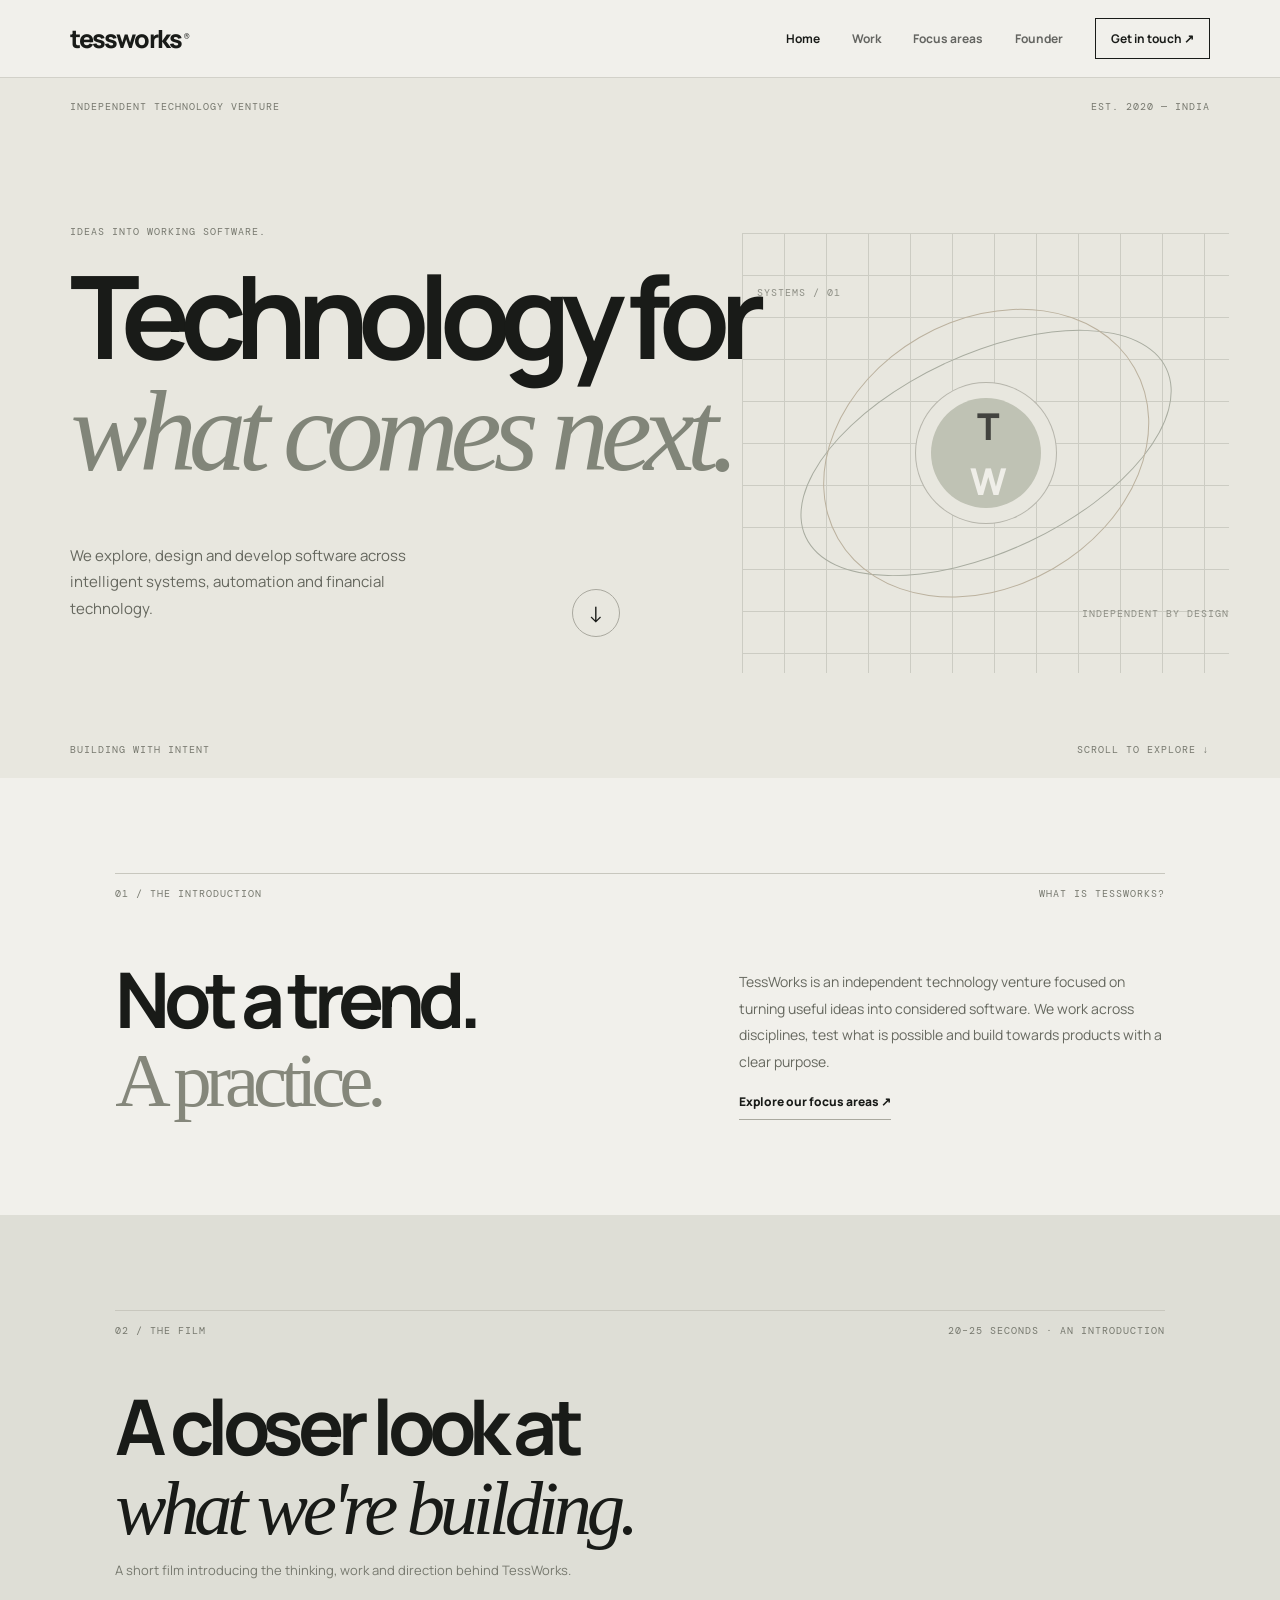
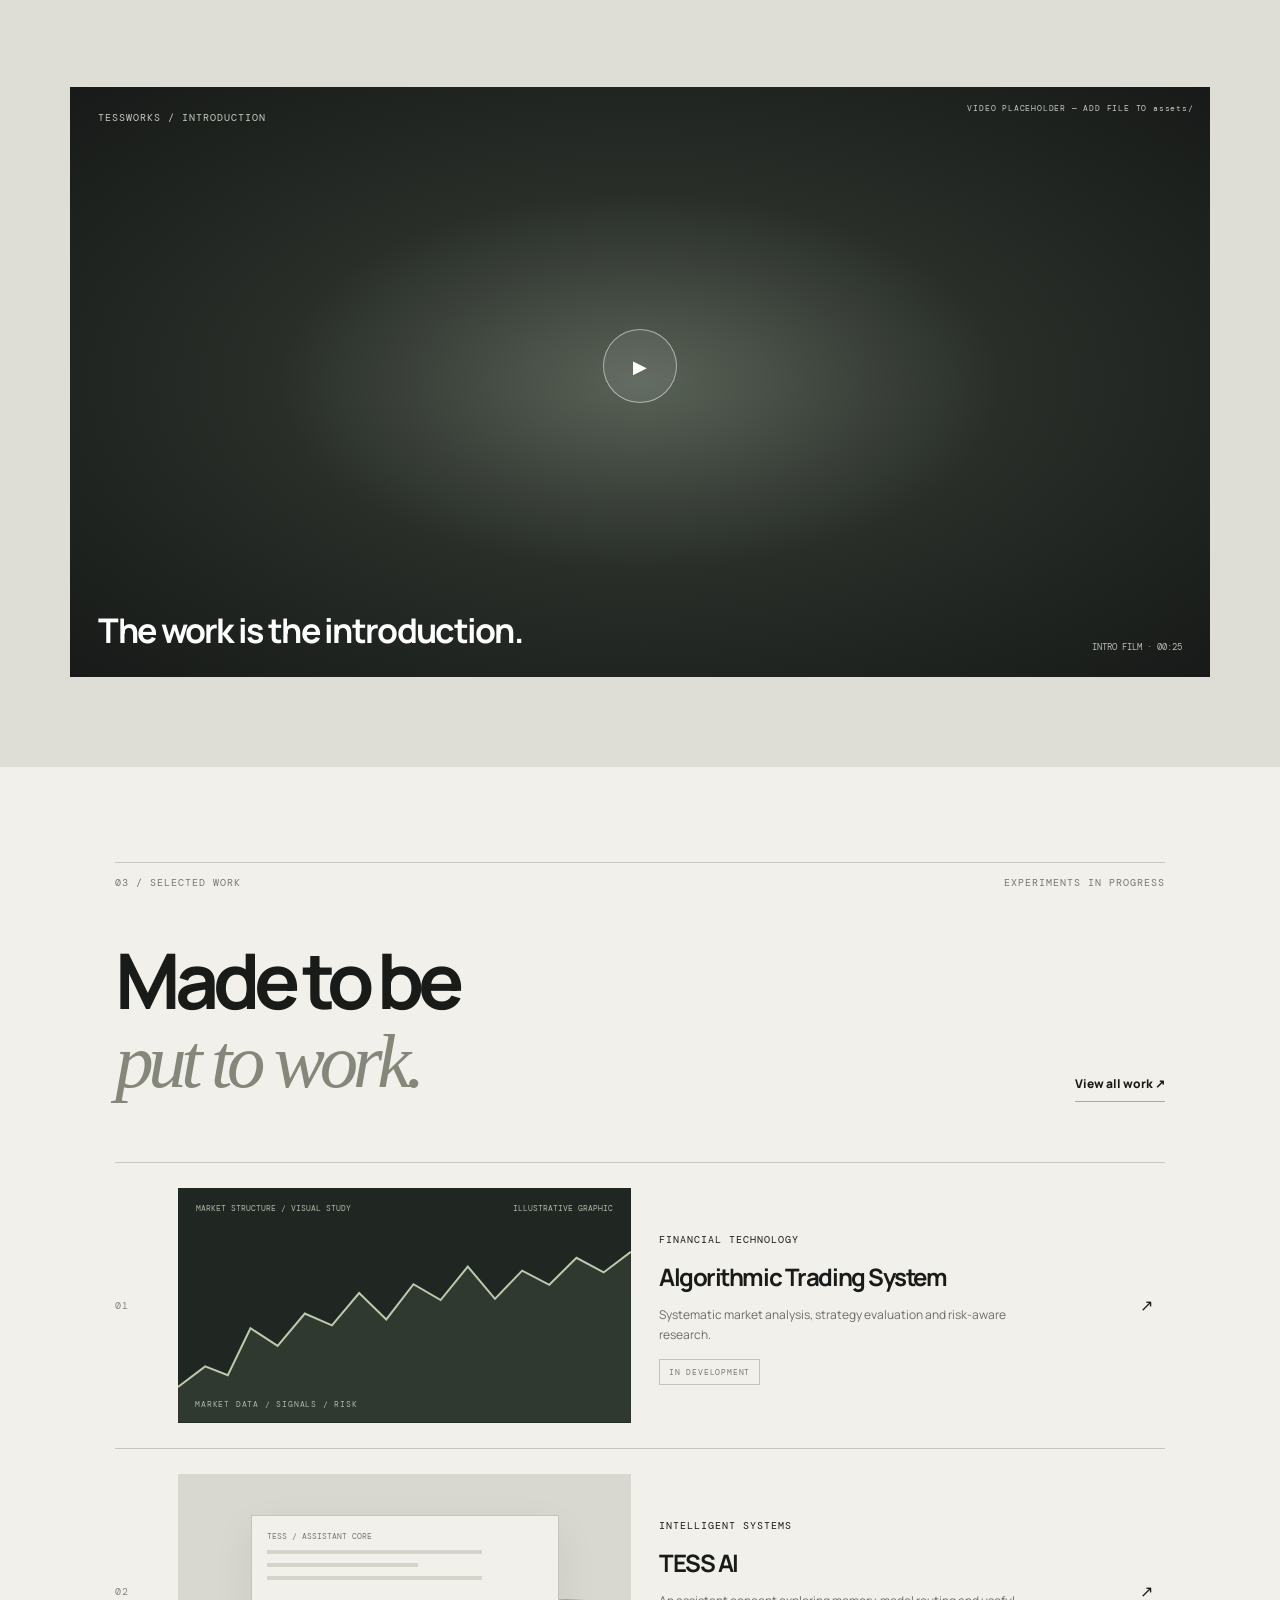
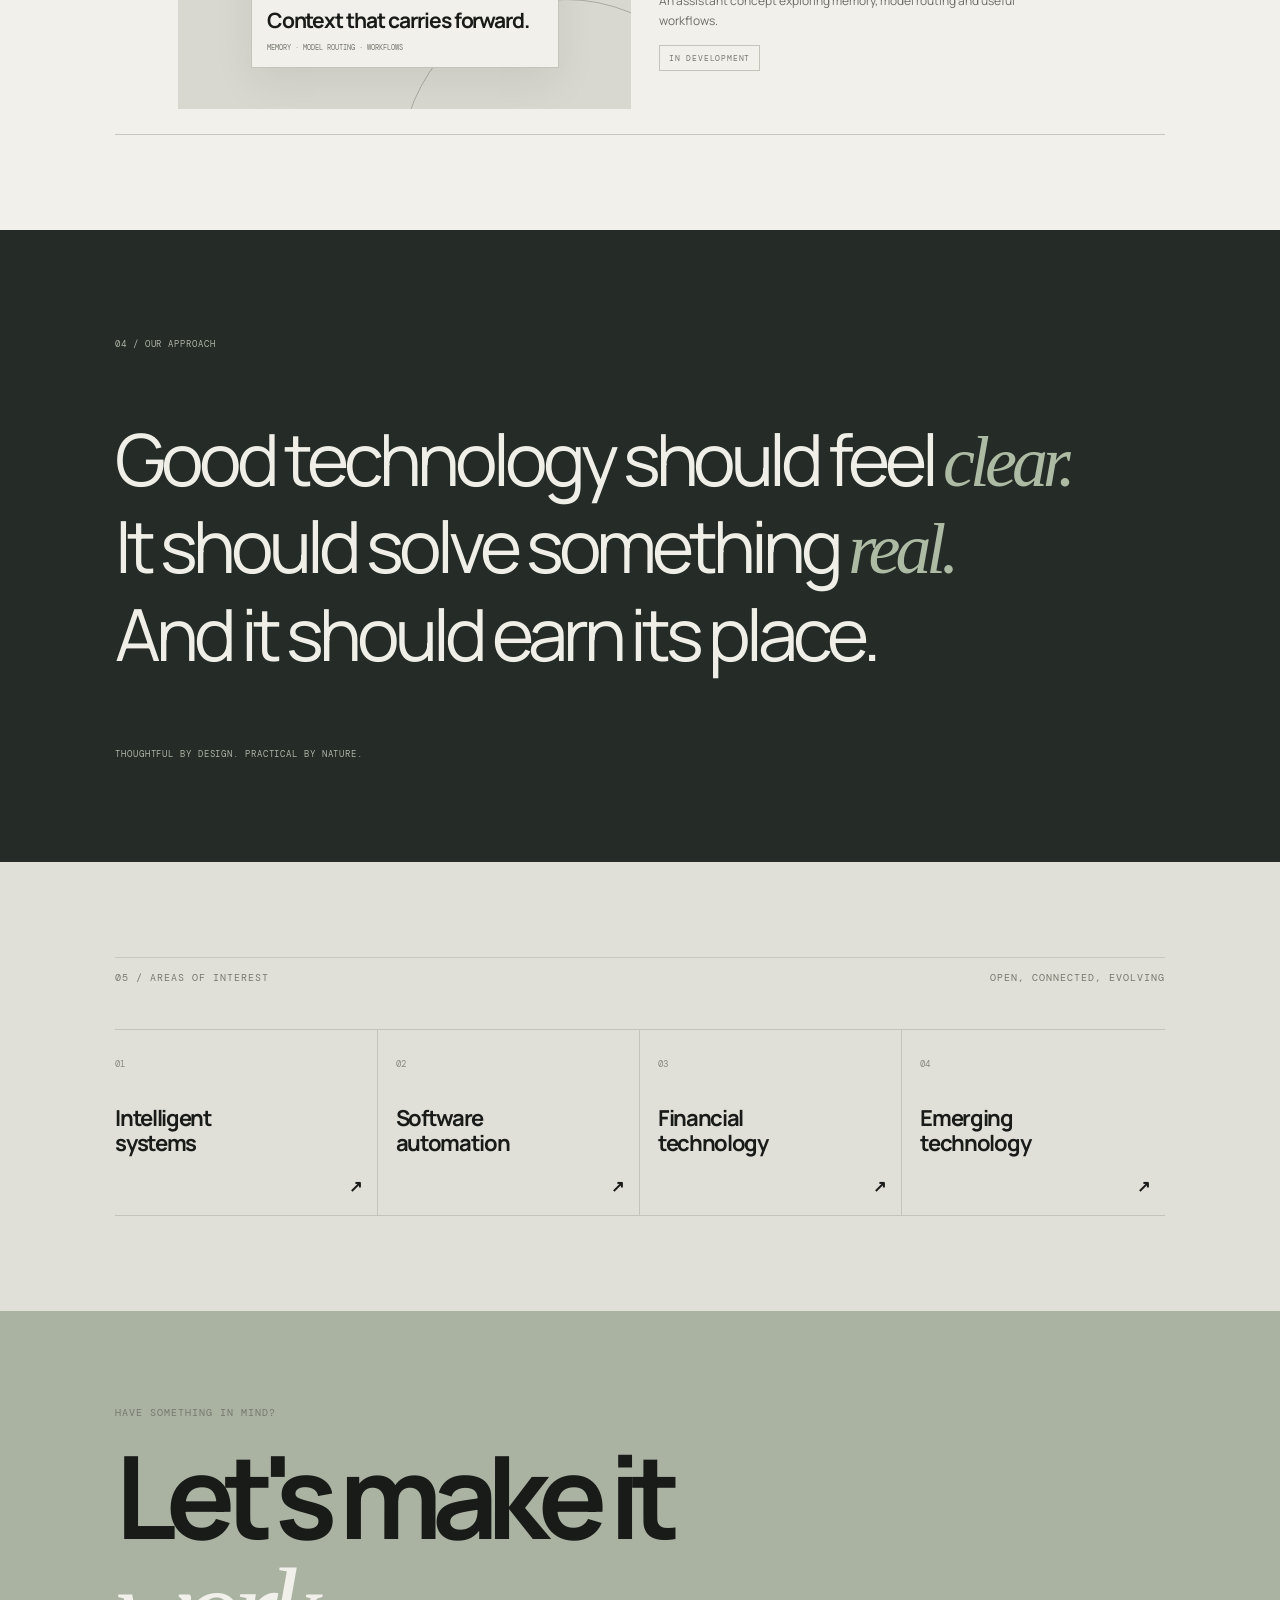
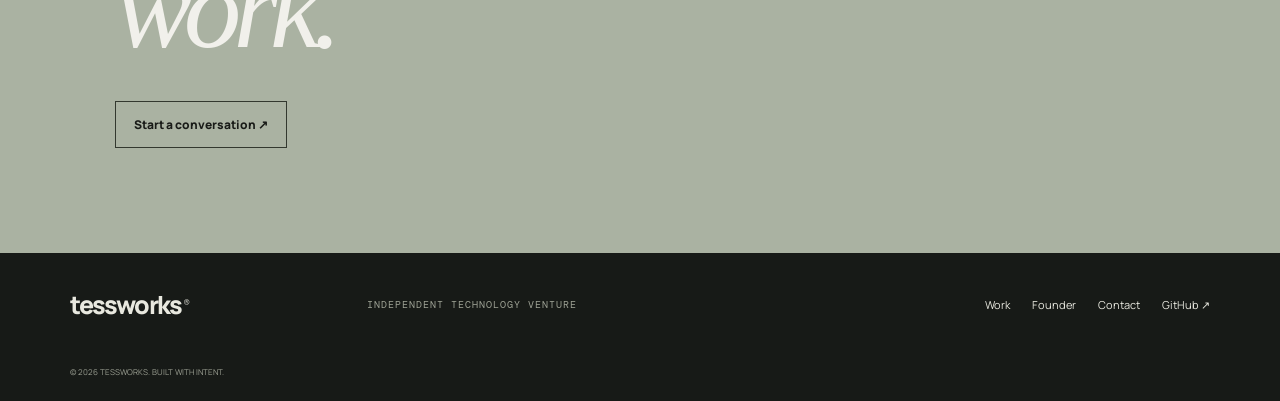
==== commit 1c663ffb: "Add files via upload" ====
--- a/index.html
+++ b/index.html
@@ -1,13 +1,8 @@
-<!doctype html><html lang="en"><head><meta charset="utf-8"><meta name="viewport" content="width=device-width,initial-scale=1"><meta name="description" content="TessWorks — Building Beyond Possibilities"><title>Home | TessWorks</title><link rel="stylesheet" href="style.css"></head><body><header class="top"><a class="logo" href="index.html">TESS<span>WORKS</span></a><button class="menu" aria-label="Toggle menu">☰</button><nav class="nav"><a href="index.html">Home</a><a href="ecosystem.html">Ecosystem</a><a href="work.html">Our Work</a><a href="founder.html">Founder</a><a href="contact.html">Contact ↗</a></nav></header><main><section class="hero"><div class="wrap"><div class="eyebrow">AN INDEPENDENT TECHNOLOGY VENTURE</div><h1>Building beyond<br><em>possibilities.</em></h1><p>We explore, engineer and develop intelligent technologies across AI, automation, Web3 and financial technology.</p><a class="btn" href="ecosystem.html">Explore the ecosystem ↗</a><a class="sub-link" href="work.html">Discover our work →</a></div><div class="visual"><canvas id="network"></canvas><span>INTELLIGENCE / CONNECTED SYSTEMS / AUTONOMOUS FUTURES</span></div><small class="hero-foot">INDEPENDENT THINKING. PRACTICAL ENGINEERING. <b>SCROLL TO EXPLORE ↓</b></small></section>
-<section class="section wrap reveal"><div class="eyebrow">01 — THE VISION</div><h2>Technology should not exist in silos.<br><em>It should create possibilities.</em></h2><p class="copy">TessWorks is an emerging technology venture exploring how intelligent software, automation, blockchain and financial technology can work together.</p></section>
-<section class="section dark"><div class="wrap"><div class="eyebrow">02 — THE ECOSYSTEM</div><h2>Different disciplines.<br><em>One connected vision.</em></h2><div class="grid four">
-<a class="tile reveal" href="ecosystem.html#ai"><div class="art ai">✳</div><small>01 / INTELLIGENCE</small><h3>Tess AI</h3><p>Agents, assistants and intelligent systems.</p></a>
-<a class="tile reveal" href="ecosystem.html#automation"><div class="art auto">⌘</div><small>02 / AUTOMATION</small><h3>Tess Automation</h3><p>Software and workflows that simplify complexity.</p></a>
-<a class="tile reveal" href="ecosystem.html#web3"><div class="art chain">◇</div><small>03 / WEB3</small><h3>Tess Web3</h3><p>Blockchain and decentralised technology research.</p></a>
-<a class="tile reveal" href="ecosystem.html#fintech"><div class="art market">⌁</div><small>04 / FINANCIAL TECHNOLOGY</small><h3>Tess Fintech</h3><p>Market intelligence and financial software.</p></a></div><p class="note">Proposed long-term divisions; products and operations will develop progressively.</p></div></section>
-<section class="section wrap feature reveal"><div class="visual-box"><div class="orbit"></div><b>TESS</b></div><div><div class="eyebrow">03 — CENTRAL INTELLIGENCE</div><h2>One intelligence.<br><em>Many possibilities.</em></h2><p class="copy">TESS is our developing AI assistant concept. The ambition is to evolve it into an intelligent layer that can support and connect applications across the TessWorks ecosystem.</p><small class="status">● UNDER DEVELOPMENT</small></div></section>
-<section class="section dark"><div class="wrap"><div class="eyebrow">04 — SELECTED WORK</div><h2>Ideas becoming<br><em>working technology.</em></h2><div class="grid three">
-<a class="tile reveal" href="trading-system.html"><div class="art chart"><svg viewBox="0 0 300 120"><path d="M0 90 35 70 65 85 100 38 130 60 165 20 200 50 235 12 270 35 300 4" fill="none" stroke="#b9ccff" stroke-width="3"/></svg></div><small>FINTECH / ACTIVE DEVELOPMENT</small><h3>Algorithmic Trading System</h3><p>Market scanning, strategy evaluation and paper-trading research.</p><span>View work ↗</span></a>
-<a class="tile reveal" href="tess-ai.html"><div class="art"><div class="orbit"></div><b>TESS AI</b></div><small>ARTIFICIAL INTELLIGENCE</small><h3>TESS AI Assistant</h3><p>Conversation, memory and model integration experiments.</p><span>View work ↗</span></a>
-<a class="tile reveal" href="work.html"><div class="art chain">◇</div><small>WEB3 / EARLY EXPLORATION</small><h3>Blockchain Research</h3><p>Exploring concepts in decentralised technologies.</p><span>View research ↗</span></a></div><a class="btn" href="work.html">Explore all work ↗</a></div></section>
-<section class="section wrap reveal"><div class="eyebrow">05 — THE FOUNDER</div><h2>Built on curiosity.<br><em>Driven by creation.</em></h2><p class="copy">TessWorks is founded by Harshit Agarwal, a computer science and entrepreneurship student interested in AI, software development, automation, blockchain and financial markets.</p><a class="sub-link" href="founder.html">Meet the founder →</a></section></main><footer class="footer"><a class="logo" href="index.html">TESS<span>WORKS</span></a><span>Building Beyond Possibilities.</span><span>© <b data-year></b> TessWorks</span></footer><script src="script.js"></script></body></html>+<!doctype html><html lang="en"><head><meta charset="utf-8"><meta name="viewport" content="width=device-width,initial-scale=1"><meta name="description" content="TessWorks — independent technology venture."><title>Technology, thoughtfully built — TessWorks</title><link rel="preconnect" href="https://fonts.googleapis.com"><link href="https://fonts.googleapis.com/css2?family=DM+Mono:wght@400;500&family=Manrope:wght@400;500;600;700;800&display=swap" rel="stylesheet"><link rel="stylesheet" href="style.css"></head><body><header class="site-header"><a class="logo" href="index.html">tessworks<sup>®</sup></a><button class="menu" aria-expanded="false">MENU ☰</button><nav class="nav"><a class="active" href="index.html">Home</a><a class="" href="work.html">Work</a><a class="" href="ecosystem.html">Focus areas</a><a class="" href="founder.html">Founder</a><a class="contact-link " href="contact.html">Get in touch ↗</a></nav></header><main>
+<section class="hero"><div class="hero-top"><span>INDEPENDENT TECHNOLOGY VENTURE</span><span>EST. 2020 — INDIA</span></div><div class="hero-copy"><p class="eyebrow">IDEAS INTO WORKING SOFTWARE.</p><h1>Technology for<br><em>what comes next.</em></h1><div class="hero-bottom"><p>We explore, design and develop software across intelligent systems, automation and financial technology.</p><a class="circle-link" href="#intro">↓</a></div></div><div class="hero-art"><div class="grid-art"></div><div class="orbit o1"></div><div class="orbit o2"></div><div class="core">T<span>W</span></div><span class="art-note a mono">SYSTEMS / 01</span><span class="art-note b mono">INDEPENDENT BY DESIGN</span></div><div class="hero-foot"><span>BUILDING WITH INTENT</span><span>SCROLL TO EXPLORE ↓</span></div></section>
+<section class="intro pad" id="intro"><div class="kicker"><span>01 / THE INTRODUCTION</span><span>WHAT IS TESSWORKS?</span></div><div class="intro-grid"><h2>Not a trend.<br><span>A practice.</span></h2><div class="intro-copy"><p>TessWorks is an independent technology venture focused on turning useful ideas into considered software. We work across disciplines, test what is possible and build towards products with a clear purpose.</p><a class="text-link" href="ecosystem.html">Explore our focus areas ↗</a></div></div></section>
+<section class="film"><div class="pad"><div class="kicker"><span>02 / THE FILM</span><span>20–25 SECONDS · AN INTRODUCTION</span></div><h2 class="film-title">A closer look at<br><em>what we're building.</em></h2><p class="film-desc">A short film introducing the thinking, work and direction behind TessWorks.</p></div><div class="video"><video controls playsinline preload="none"><source src="assets/tessworks-intro.mp4" type="video/mp4"></video><div class="overlay"><span class="video-tag">TESSWORKS / INTRODUCTION</span><div class="play">▶</div><div class="video-caption"><strong>The work is the introduction.</strong><small>INTRO FILM · 00:25</small></div></div><span class="video-note">VIDEO PLACEHOLDER — ADD FILE TO assets/</span></div></section>
+<section class="work pad"><div class="kicker"><span>03 / SELECTED WORK</span><span>EXPERIMENTS IN PROGRESS</span></div><div class="title-row"><h2 class="section-title">Made to be<br><em>put to work.</em></h2><a class="text-link" href="work.html">View all work ↗</a></div><div class="rows"><a class="row" href="projects/trading-system.html"><span class="project-index">01</span><div class="visual market"><div class="market-top"><span>MARKET STRUCTURE / VISUAL STUDY</span><span>ILLUSTRATIVE GRAPHIC</span></div><svg viewBox="0 0 1000 300" preserveAspectRatio="none"><path class="chartfill" d="M0 240 L60 205 110 220 160 140 220 170 280 115 340 135 400 80 460 125 520 65 580 92 640 35 700 90 760 42 820 66 880 20 940 45 1000 10 V300 H0Z"/><path class="chartline" d="M0 240 L60 205 110 220 160 140 220 170 280 115 340 135 400 80 460 125 520 65 580 92 640 35 700 90 760 42 820 66 880 20 940 45 1000 10"/></svg><span class="visual-label">MARKET DATA / SIGNALS / RISK</span></div><div class="project-info"><span class="meta">FINANCIAL TECHNOLOGY</span><h3>Algorithmic Trading System</h3><p>Systematic market analysis, strategy evaluation and risk-aware research.</p><span class="status">IN DEVELOPMENT</span></div><span class="arrow">↗</span></a><a class="row" href="projects/tess-ai.html"><span class="project-index">02</span><div class="visual ai"><div class="window"><span>TESS / ASSISTANT CORE</span><i></i><i></i><i></i><b>Context that carries forward.</b><small>MEMORY · MODEL ROUTING · WORKFLOWS</small></div><div class="ring"></div></div><div class="project-info"><span class="meta">INTELLIGENT SYSTEMS</span><h3>TESS AI</h3><p>An assistant concept exploring memory, model routing and useful workflows.</p><span class="status">IN DEVELOPMENT</span></div><span class="arrow">↗</span></a></div></section>
+<section class="manifesto"><span class="mono">04 / OUR APPROACH</span><p>Good technology should feel <em>clear.</em><br>It should solve something <em>real.</em><br>And it should earn its place.</p><span>THOUGHTFUL BY DESIGN. PRACTICAL BY NATURE.</span></section>
+<section class="focus pad"><div class="kicker"><span>05 / AREAS OF INTEREST</span><span>OPEN, CONNECTED, EVOLVING</span></div><div class="focus-grid"><a href="ecosystem.html#intelligence"><span>01</span><h3>Intelligent<br>systems</h3><b>↗</b></a><a href="ecosystem.html#automation"><span>02</span><h3>Software<br>automation</h3><b>↗</b></a><a href="ecosystem.html#finance"><span>03</span><h3>Financial<br>technology</h3><b>↗</b></a><a href="ecosystem.html#emerging"><span>04</span><h3>Emerging<br>technology</h3><b>↗</b></a></div></section>
+<section class="cta"><p class="eyebrow">HAVE SOMETHING IN MIND?</p><h2>Let's make it<br><em>work.</em></h2><a class="button" href="contact.html">Start a conversation ↗</a></section></main><footer class="footer"><a class="logo" href="index.html">tessworks<sup>®</sup></a><span class="mono">INDEPENDENT TECHNOLOGY VENTURE</span><div><a href="work.html">Work</a><a href="founder.html">Founder</a><a href="contact.html">Contact</a><a href="https://github.com/" target="_blank">GitHub ↗</a></div><small>© 2026 TESSWORKS. BUILT WITH INTENT.</small></footer><script src="script.js"></script></body></html>
--- a/style.css
+++ b/style.css
@@ -1,3 +1,4 @@
-*{box-sizing:border-box}html{scroll-behavior:smooth}body{margin:0;background:#080a0e;color:#f4f6fb;font:15px 'DM Sans',Arial,sans-serif;line-height:1.65}a{color:inherit;text-decoration:none}.top{height:74px;padding:0 6vw;display:flex;align-items:center;justify-content:space-between;position:sticky;top:0;z-index:9;background:#080a0edd;backdrop-filter:blur(15px);border-bottom:1px solid #ffffff12}.logo{font:800 18px Manrope,Arial;letter-spacing:.15em}.logo span{font-weight:400;color:#9da7ba}.nav{display:flex;gap:30px;font-size:12px;color:#c5cad4}.nav a:hover{color:#9bb6ff}.menu{display:none;background:none;color:white;border:0;font-size:23px}.wrap{max-width:1240px;margin:auto;padding-left:6vw;padding-right:6vw}.hero{min-height:690px;position:relative;overflow:hidden;display:flex;align-items:center;background:radial-gradient(ellipse at 78% 43%,#1c2b4c,#0b111e 37%,#080a0e 72%)}.hero .wrap{position:relative;z-index:2;padding-top:70px;padding-bottom:100px}.eyebrow{font-size:10px;letter-spacing:.18em;color:#aab7d4;font-weight:700}.hero h1,.page-hero h1{font:600 clamp(52px,8vw,98px)/1.02 Manrope,Arial;letter-spacing:-.065em;margin:25px 0}.hero h1 em,.page-hero h1 em,h2 em{font-style:normal;color:#91a4cb}.hero p,.page-hero p{max-width:550px;color:#b0b8c7;line-height:1.9}.btn{display:inline-block;background:#f1f4fa;color:#0b0d12;padding:13px 19px;border-radius:30px;font-size:12px;font-weight:700;margin:25px 20px 0 0;transition:.25s}.btn:hover{transform:translateY(-3px);background:#cbd8f8}.sub-link{font-size:12px;color:#d5dbea}.visual{position:absolute;right:4%;top:12%;width:48%;height:500px;opacity:.8}.visual canvas{width:100%;height:100%}.visual>span{position:absolute;right:5%;bottom:8%;font-size:8px;letter-spacing:.15em;color:#b9caff;border:1px solid #829bda55;padding:8px;background:#0b1220aa}.hero-foot{position:absolute;bottom:25px;left:6vw;right:6vw;color:#7e899c;font-size:9px;letter-spacing:.13em}.hero-foot b{float:right}.section{padding:105px 0}.section h2,.page-hero h1{font:600 clamp(38px,5.3vw,67px)/1.1 Manrope,Arial;letter-spacing:-.055em;margin:18px 0 24px}.copy{max-width:680px;color:#a0a8b8;line-height:1.9}.dark{background:#0d1119;border-block:1px solid #ffffff0d}.grid{display:grid;gap:14px;margin-top:38px}.four{grid-template-columns:repeat(4,1fr)}.three{grid-template-columns:repeat(3,1fr)}.tile{display:block;padding:22px;border:1px solid #ffffff18;background:linear-gradient(145deg,#171e2b,#0d1017);min-height:280px;transition:.3s;overflow:hidden}.tile:hover{transform:translateY(-6px);border-color:#9bb6ff66}.tile small{font-size:9px;letter-spacing:.12em;color:#a7b8dc}.tile h3{font:600 20px Manrope,Arial;margin:12px 0 6px}.tile p{font-size:12px;color:#a0a8b8}.tile span{font-size:11px;color:#c6d4f6}.art{height:125px;display:grid;place-items:center;position:relative;color:#c0d0ff;font-size:42px}.art:before{content:'';position:absolute;width:85px;height:85px;border:1px solid #8da9ff66;border-radius:50%;box-shadow:0 0 35px #8da9ff22;animation:pulse 4s infinite}.art:after{content:'';position:absolute;width:125px;height:45px;border:1px dashed #8da9ff66;border-radius:50%;animation:spin 20s linear infinite}.art.chain:before{border-radius:12px;transform:rotate(45deg)}.art svg{width:100%;height:100%;z-index:1}.note{font-size:10px;color:#788397;margin-top:18px}.feature{display:grid;grid-template-columns:1fr 1fr;gap:8%;align-items:center}.visual-box{height:350px;position:relative;overflow:hidden;display:grid;place-items:center;background:radial-gradient(ellipse at center,#1c3157,#0b101a 68%);border:1px solid #ffffff16}.visual-box>b{font:800 52px Manrope;z-index:1;text-shadow:0 0 30px #9bb6ff}.orbit{position:absolute;width:245px;height:245px;border:1px solid #9bb6ff77;border-radius:50%;animation:spin 28s linear infinite}.orbit:before,.orbit:after{content:'';position:absolute;inset:35px;border:1px dashed #9bb6ff88;border-radius:50%}.orbit:after{inset:75px;box-shadow:0 0 40px #9bb6ff33}.status{display:inline-block;border:1px solid #465745;border-radius:20px;padding:6px 10px;color:#a9c6ad;font-size:9px;letter-spacing:.1em}.chain-art{position:absolute;inset:15%;background:radial-gradient(circle at 50% 50%,#a9c4ff 0 3px,transparent 4px),radial-gradient(circle at 20% 30%,#a9c4ff 0 3px,transparent 4px),radial-gradient(circle at 80% 28%,#a9c4ff 0 3px,transparent 4px),radial-gradient(circle at 25% 75%,#a9c4ff 0 3px,transparent 4px),radial-gradient(circle at 78% 76%,#a9c4ff 0 3px,transparent 4px);background-size:100% 100%}.chain-art:before{content:'';position:absolute;inset:20%;border:1px dashed #9bb6ff88;border-radius:50%;animation:spin 22s linear infinite}.page-hero{padding:90px 0 70px;background:radial-gradient(ellipse at 80% 20%,#1b2948,#080a0e 67%);border-bottom:1px solid #ffffff10}.founder{display:grid;grid-template-columns:.8fr 1.2fr;gap:8%;align-items:start}.photo-frame{aspect-ratio:4/5;max-width:390px;border:1px solid #829bda66;background:linear-gradient(145deg,#1b2a46,#10141c);display:grid;place-items:center;overflow:hidden}.photo-frame img{width:100%;height:100%;object-fit:cover}.photo-placeholder{text-align:center;color:#aab8d5;padding:20px}.photo-placeholder b{font-size:40px}.photo-placeholder strong,.photo-placeholder span{display:block}.photo-placeholder strong{font:600 16px Manrope;margin:12px 0}.photo-placeholder span{font-size:11px}.chips{display:flex;flex-wrap:wrap;gap:8px;margin:25px 0}.chips span{font-size:10px;border:1px solid #343d4d;padding:7px 10px;border-radius:30px;color:#c2cce0}.github,.contact-panel{margin-top:42px;padding:35px;border:1px solid #ffffff1b;background:linear-gradient(110deg,#151e30,#0c1018);display:flex;align-items:center;justify-content:space-between;gap:20px}.github p{font-size:12px;color:#a0a8b8}.contact-panel{display:block;padding:45px}.footer{padding:25px 6vw;border-top:1px solid #252c38;display:flex;justify-content:space-between;gap:20px;color:#858e9e;font-size:10px}.reveal{opacity:0;transform:translateY(20px);transition:.75s}.reveal.visible{opacity:1;transform:none}@keyframes spin{to{transform:rotate(360deg)}}@keyframes pulse{50%{transform:scale(1.13);opacity:.55}}@media(max-width:900px){.four{grid-template-columns:repeat(2,1fr)}.feature,.founder{grid-template-columns:1fr}.visual{opacity:.35;right:-12%;width:65%}}@media(max-width:620px){.top{height:65px}.menu{display:block}.nav{display:none;position:absolute;top:65px;left:0;right:0;padding:22px 6vw;background:#0c1018;flex-direction:column}.nav.open{display:flex}.hero{min-height:700px}.hero h1{font-size:55px}.visual{width:100%;right:-35%;top:25%;opacity:.28}.hero-foot{font-size:7px}.hero-foot b{display:none}.wrap{padding-left:25px;padding-right:25px}.section{padding:78px 0}.four,.three{grid-template-columns:1fr}.feature{gap:25px}.visual-box{height:280px}.github{display:block;padding:25px}.footer{flex-wrap:wrap}.page-hero{padding:70px 0 55px}}@media(prefers-reduced-motion:reduce){*{animation:none!important;transition:none!important;scroll-behavior:auto!important}.reveal{opacity:1;transform:none}}
-/* Project detail pages */
-.project-link{color:inherit;text-decoration:none}.project-cta{display:block;margin-top:16px;font-size:11px;color:#d7e2ff}.project-hero{padding:100px 0 80px;position:relative;overflow:hidden;background:radial-gradient(ellipse at 78% 25%,#1b3157,#080a0e 68%);border-bottom:1px solid #ffffff12}.project-hero h1{font:600 clamp(46px,7vw,82px)/1.04 Manrope,Arial;letter-spacing:-.06em;margin:22px 0}.project-hero h1 em{font-style:normal;color:#9db3e5}.project-hero p{max-width:650px;color:#b1bbcd;line-height:1.9}.project-meta{display:flex;flex-wrap:wrap;gap:10px;margin-top:26px}.project-meta span{font-size:9px;letter-spacing:.12em;border:1px solid #ffffff2b;border-radius:30px;padding:8px 12px;color:#d2dcf1}.project-layout{display:grid;grid-template-columns:1.05fr .95fr;gap:7%;align-items:center}.project-visual{min-height:320px;border:1px solid #ffffff1a;background:radial-gradient(ellipse at center,#1b2c4d,#0c111b 70%);position:relative;overflow:hidden;display:grid;place-items:center;padding:25px}.project-visual svg{width:100%;max-width:560px}.terminal{width:100%;max-width:500px;border:1px solid #52678e66;background:#090e18dd;padding:20px;font:11px/2.1 ui-monospace,monospace;color:#a9c4f5;box-shadow:0 20px 70px #0008}.terminal .muted{color:#73819b}.terminal .green{color:#9fc9a8}.detail-grid{display:grid;grid-template-columns:repeat(3,1fr);gap:14px;margin-top:35px}.detail-card{padding:24px;border:1px solid #ffffff18;background:#101722}.detail-card h3{font:600 17px Manrope,Arial;margin:12px 0}.detail-card p{font-size:12px;color:#a0a8b8}.disclaimer{padding:18px 20px;border-left:2px solid #8da9e9;background:#111927;color:#aab6cb;font-size:11px;line-height:1.8;margin-top:28px}.back-link{font-size:12px;color:#c7d5f4}.steps{counter-reset:step}.steps li{padding:12px 0;color:#b3bdce;border-bottom:1px solid #ffffff12;font-size:13px}.steps li::marker{color:#9bb6ff}.project-chart{position:absolute;inset:10% 4%;opacity:.9}.project-chart path{stroke-dasharray:900;stroke-dashoffset:900;animation:drawline 4s ease forwards}@keyframes drawline{to{stroke-dashoffset:0}}@media(max-width:800px){.project-layout{grid-template-columns:1fr}.detail-grid{grid-template-columns:1fr}.project-hero{padding:75px 0 60px}}
+
+*{box-sizing:border-box}html{scroll-behavior:smooth}body{margin:0;background:#f1f0eb;color:#191b18;font-family:Manrope,Arial,sans-serif;-webkit-font-smoothing:antialiased}a{color:inherit;text-decoration:none}.mono,.eyebrow,.kicker,.status,.site-footer small,.site-footer>span,.video-tag,.video-note,.project-index,.meta,.hero-foot,.hero-top,.visual-label{font:10px "DM Mono",monospace;letter-spacing:.1em}.site-header{height:78px;padding:0 5.5vw;display:flex;align-items:center;justify-content:space-between;border-bottom:1px solid #d2d1c9;position:relative;z-index:5}.logo{font-size:25px;font-weight:800;letter-spacing:-1.8px}.logo sup{font:9px "DM Mono";margin-left:3px}.nav{display:flex;gap:32px;align-items:center;font-size:12px;font-weight:700}.nav a{opacity:.65}.nav a:hover,.nav a.active{opacity:1}.nav .contact-link{border:1px solid;padding:11px 15px;opacity:1}.menu{display:none}.pad{padding:95px 9vw}.kicker{display:flex;justify-content:space-between;color:#77796f;border-top:1px solid #c8c7be;padding-top:13px}.eyebrow{color:#77796f;margin:0 0 22px}.hero{min-height:700px;padding:0 5.5vw;position:relative;overflow:hidden;background:#e8e7df}.hero-top{display:flex;justify-content:space-between;padding:22px 0;color:#77796f}.hero-copy{position:relative;z-index:2;padding:90px 0 40px}.hero h1,.page-hero h1,.contact-hero h1{font-size:clamp(58px,9vw,125px);line-height:.96;letter-spacing:-.09em;margin:0;font-weight:700}.hero h1 em,.page-hero h1 em,.section-title em,.film-title em,.manifesto em,.cta h2 em,.project-title em,.focus-copy h2 em,.founder-copy h1 em,.project-description h2 em,.contact-hero h1 em{font-family:Georgia,serif;font-weight:400;letter-spacing:-.07em}.hero h1 em{color:#818579}.hero-bottom{display:flex;align-items:end;justify-content:space-between;max-width:550px;margin-top:42px}.hero-bottom p{max-width:390px;color:#65675e;font-size:15px;line-height:1.75}.circle-link{width:48px;height:48px;border:1px solid #aaa99f;border-radius:50%;display:grid;place-items:center;font-size:22px}.hero-art{position:absolute;right:4vw;top:155px;width:38vw;height:440px;opacity:.8}.grid-art{position:absolute;inset:0;background-image:linear-gradient(#c6c6bd 1px,transparent 1px),linear-gradient(90deg,#c6c6bd 1px,transparent 1px);background-size:42px 42px}.orbit{position:absolute;left:50%;top:50%;border:1px solid #999e91;border-radius:50%;transform:translate(-50%,-50%) rotate(-25deg)}.o1{width:82%;height:45%;animation:spin 24s linear infinite}.o2{width:55%;height:78%;transform:translate(-50%,-50%) rotate(60deg);border-color:#b1a58f}.core{position:absolute;left:50%;top:50%;transform:translate(-50%,-50%);width:110px;height:110px;border-radius:50%;background:#b6b9aa;display:grid;place-items:center;font-size:37px;font-weight:800;letter-spacing:-5px;box-shadow:0 0 0 15px #e8e7df,0 0 0 16px #aaa99f}.core span{color:#f1f0eb}.art-note{position:absolute;color:#77796f}.art-note.a{top:12%;left:3%}.art-note.b{right:0;bottom:12%}.hero-foot{position:absolute;bottom:22px;left:5.5vw;right:5.5vw;display:flex;justify-content:space-between;color:#77796f}.intro{background:#f1f0eb}.intro-grid{display:grid;grid-template-columns:1.1fr .9fr;gap:8vw;align-items:end;margin-top:55px}.intro h2,.section-title,.film-title,.demo-title,.project-description h2{font-size:clamp(45px,6vw,78px);line-height:1.02;letter-spacing:-.08em;margin:0}.intro h2 span,.section-title em{color:#85877b;font-family:Georgia,serif;font-weight:400}.intro-copy p,.lede,.founder-copy>p:not(.eyebrow),.project-description>p:not(.eyebrow){font-size:14px;line-height:1.9;color:#66685f}.text-link{display:inline-flex;gap:22px;align-items:center;border-bottom:1px solid #aaa99f;padding-bottom:9px;font-size:12px;font-weight:800}.film{background:#deded6;padding-bottom:90px}.film-title{margin-top:50px}.film-desc{font-size:13px;color:#77796f}.video{height:min(58vw,590px);margin:0 5.5vw;background:#1d211d;position:relative;overflow:hidden;color:#fff}.video video{position:absolute;inset:0;width:100%;height:100%;object-fit:cover;opacity:0;z-index:2}.video.playing video{opacity:1}.overlay{position:absolute;inset:0;padding:24px 28px;display:flex;flex-direction:column;justify-content:space-between;background:radial-gradient(ellipse at 50% 50%,#596257,#292e29 45%,#171a18)}.video.playing .overlay{display:none}.video-tag{color:#c5cabe}.play{align-self:center;border:1px solid #ffffff80;border-radius:50%;width:74px;height:74px;display:grid;place-items:center;background:#ffffff12;font-size:18px}.video-caption{display:flex;justify-content:space-between;align-items:end}.video-caption strong{font-size:clamp(20px,3vw,34px);letter-spacing:-.05em}.video-caption small{font:9px "DM Mono";color:#b8bcb3}.video-note{position:absolute;right:16px;top:16px;color:#c4c8bf;font-size:8px;z-index:3}.work{background:#f1f0eb}.title-row{display:flex;justify-content:space-between;align-items:end;margin:52px 0 60px}.rows{border-top:1px solid #c8c7be}.row{display:grid;grid-template-columns:35px 1fr 1fr 25px;gap:28px;align-items:center;padding:25px 0;border-bottom:1px solid #c8c7be}.project-index{color:#85867d}.visual{height:235px;position:relative;overflow:hidden}.market{background:#202722;color:#dfe4d9}.market svg{position:absolute;inset:25% 0 0;width:100%;height:75%}.chartfill{fill:#9eb39320}.chartline{fill:none;stroke:#bdc9ad;stroke-width:2;vector-effect:non-scaling-stroke}.visual-label{position:absolute;left:17px;bottom:14px;color:#aeb8a8;font-size:8px}.market-top{position:absolute;top:15px;left:18px;right:18px;display:flex;justify-content:space-between;color:#aeb8a8;font:8px "DM Mono"}.project-info h3{font-size:24px;letter-spacing:-.06em;margin:12px 0 6px}.project-info p{font-size:12px;line-height:1.7;color:#6c6d65;max-width:380px}.status{display:inline-block;border:1px solid #c5c4bb;padding:7px 9px;color:#77796f;font-size:8px}.ai{background:#d8d8d0;display:grid;place-items:center}.window{position:relative;z-index:1;width:68%;height:65%;background:#f1f0eb;border:1px solid #c4c4bb;box-shadow:0 15px 40px #0001;padding:15px;display:flex;flex-direction:column;gap:9px}.window span,.window small{font:8px "DM Mono";color:#77796f}.window i{height:4px;width:78%;background:#d4d4ca}.window i:nth-of-type(2){width:55%}.window b{font-size:clamp(12px,2vw,21px);letter-spacing:-.05em;margin-top:auto}.window small{font-size:7px}.ring{position:absolute;width:330px;height:330px;border:1px solid #a8aa9f;border-radius:50%;right:-100px;bottom:-220px}.manifesto{background:#252b26;color:#efefe8;padding:100px 9vw}.manifesto p{font-size:clamp(36px,5.7vw,72px);line-height:1.16;letter-spacing:-.07em;margin:65px 0}.manifesto em{color:#aebba4}.manifesto>span{font:9px "DM Mono";color:#aeb4a8;letter-spacing:.1em}.focus{background:#e1e0d8}.focus-grid{display:grid;grid-template-columns:repeat(4,1fr);margin-top:45px;border-block:1px solid #c5c4ba}.focus-grid a{min-height:185px;padding:20px 18px 20px 0;border-right:1px solid #c5c4ba;position:relative}.focus-grid a:not(:first-child){padding-left:18px}.focus-grid a:last-child{border:0}.focus-grid span{font:9px "DM Mono";color:#888a80}.focus-grid h3{font-size:22px;line-height:1.12;letter-spacing:-.06em;margin-top:34px}.focus-grid b{position:absolute;right:15px;bottom:18px}.cta{background:#aab2a2;padding:95px 9vw 105px}.cta h2{font-size:clamp(62px,9vw,115px);line-height:.94;letter-spacing:-.09em;margin:0 0 38px}.cta h2 em{color:#f1f0eb}.button{display:inline-flex;gap:35px;align-items:center;padding:14px 18px;border:1px solid #33382f;font-size:12px;font-weight:800}.footer{background:#171a17;color:#e8e8df;padding:34px 5.5vw 24px;display:grid;grid-template-columns:1fr 1fr 2fr;gap:24px;align-items:center}.footer>span,.footer small{color:#9da194}.footer>div{display:flex;justify-content:flex-end;gap:22px;font-size:11px}.footer small{grid-column:1/-1;margin-top:20px;font-size:8px}.page-hero{padding-top:70px;padding-bottom:90px}.page-hero h1{font-size:clamp(58px,8.5vw,112px);margin-top:55px}.page-hero h1 em{color:#85877b}.lede{max-width:560px;margin-top:28px}.work-detail{padding-top:0}.work-card{border-top:1px solid #c8c7be;padding-top:18px;margin-bottom:90px}.work-head{display:flex;justify-content:space-between;align-items:center;margin-bottom:18px;color:#77796f}.work-art{height:clamp(250px,42vw,470px);display:grid;place-items:center}.work-copy{display:grid;grid-template-columns:1.5fr .6fr;gap:10vw;padding-top:40px}.work-copy h2,.project-title{font-size:clamp(42px,5.5vw,68px);letter-spacing:-.08em;line-height:1.02;margin:0 0 22px}.work-copy h2 em,.project-title em{color:#85877b}.work-copy p{max-width:550px;font-size:14px;line-height:1.8;color:#66685f}.meta-list{display:flex;flex-direction:column;gap:10px}.meta-list span{color:#85867d;margin-top:10px}.meta-list b{font-size:11px;line-height:1.8}.github{font-size:11px;font-weight:800;border-bottom:1px solid #aaa99f;padding-bottom:8px;display:inline-block;margin-top:20px}.demo{background:#deded6}.demo-title{margin:50px 0}.demo-grid{display:grid;grid-template-columns:1fr 1fr;gap:28px}.demo-video{height:300px;margin:0}.demo-item h3{font-size:18px;margin:17px 0 4px}.demo-item p{font-size:12px;color:#77796f;line-height:1.7}.focus-panel{min-height:560px;padding:80px 9vw 65px;display:grid;grid-template-columns:1fr 1fr;gap:8vw;align-items:center;position:relative;overflow:hidden}.focus-panel.dark,.focus-panel.market-panel{background:#252b26;color:#eee}.focus-panel.light{background:#e1e0d8}.focus-panel.sand{background:#b4b8ac}.focus-num{position:absolute;top:25px;left:9vw}.focus-copy h2{font-size:clamp(40px,5vw,65px);line-height:1.02;letter-spacing:-.08em;margin:0 0 22px}.focus-copy h2 em{color:#aebba4}.focus-copy p:not(.eyebrow){font-size:14px;line-height:1.8;max-width:440px;opacity:.75}.focus-graphic{height:300px;position:relative;display:flex;align-items:center;justify-content:center}.nodecore{width:90px;height:90px;border-radius:50%;background:#aeb9a4;color:#252b26;display:grid;place-items:center;font-weight:800;z-index:2}.nodecore:before,.nodecore:after{content:"";position:absolute;width:230px;height:230px;border:1px solid #879182;border-radius:50%}.nodecore:after{width:165px;height:165px;border-style:dashed}.node{position:absolute;width:10px;height:10px;border-radius:50%;background:#e3e7dc}.flow{display:flex;align-items:center;gap:8px}.flow span{padding:17px 13px;border:1px solid #999b90;font:9px "DM Mono"}.flow span:nth-child(2){background:#252b26;color:#fff}.flow i{width:20px;height:1px;background:#92948a}.candles{width:82%;height:190px;display:flex;align-items:center;justify-content:space-around;border-bottom:1px solid #687168;background:repeating-linear-gradient(0deg,transparent,transparent 37px,#ffffff0c 38px)}.candles i{width:8px;height:var(--h);background:#aebda1;position:relative}.candles i:nth-child(3n){background:#bb8875}.candles i:before{content:"";position:absolute;left:3px;top:-13px;width:1px;height:calc(var(--h) + 26px);background:currentColor}.chain{display:flex;gap:14px;align-items:center}.chain span{width:52px;height:52px;border:1px solid #717a6d;border-radius:50%;display:grid;place-items:center;font:11px "DM Mono";z-index:1}.founder-layout{display:grid;grid-template-columns:.85fr 1.15fr;gap:9vw;margin-top:55px;align-items:center}.portrait{height:550px;background:#d9d8d0;position:relative;overflow:hidden}.portrait img{width:100%;height:100%;object-fit:cover;position:absolute;inset:0;z-index:2}.portrait-fallback{position:absolute;inset:0;display:flex;flex-direction:column;justify-content:center;align-items:center;color:#7b7d73;gap:12px}.portrait-fallback b{font-size:22px}.portrait-fallback small{font:9px "DM Mono";text-align:center;line-height:1.8}.portrait-label{position:absolute;bottom:15px;left:16px;z-index:3;color:#fff;font:9px "DM Mono";text-shadow:0 1px 5px #000}.founder-copy h1{font-size:clamp(45px,5.5vw,72px);line-height:1;letter-spacing:-.08em;margin:0 0 28px}.founder-copy h1 em{color:#85877b}.founder-copy>p:not(.eyebrow){font-size:13px;line-height:1.9;max-width:550px}.notes{background:#e1e0d8}.notes-grid{display:grid;grid-template-columns:repeat(3,1fr);gap:30px;margin-top:50px}.notes-grid>div{border-top:1px solid #bdbdb3;padding-top:15px}.notes-grid span{font:9px "DM Mono";color:#888980}.notes-grid h3{font-size:21px;letter-spacing:-.06em;margin:30px 0 8px}.notes-grid p{font-size:12px;line-height:1.8;color:#707169}.quote{background:#252b26;color:#f1f0e8;padding:90px 12vw}.quote p{font-size:clamp(32px,5vw,60px);letter-spacing:-.07em;line-height:1.15;margin:0 0 30px}.quote span{font:9px "DM Mono";color:#aeb4a8}.contact-hero{min-height:680px;padding-top:70px}.contact-hero h1{margin-top:65px}.contact-hero h1 em{color:#85877b}.email{display:inline-flex;gap:25px;align-items:center;font-size:clamp(20px,3vw,32px);font-weight:700;letter-spacing:-.05em;border-bottom:1px solid #aaa99f;padding-bottom:12px;margin-top:45px}.socials{display:flex;gap:25px;margin-top:30px;font:10px "DM Mono";color:#77796f}.project-hero{padding-bottom:55px}.project-hero h1{font-size:clamp(60px,9vw,115px);line-height:.98;letter-spacing:-.09em;margin:55px 0 0}.project-hero h1 em{color:#85877b}.project-hero-art{height:clamp(280px,42vw,470px);margin-top:55px;position:relative;display:grid;place-items:center;overflow:hidden}.project-content{display:grid;grid-template-columns:1.2fr .8fr;gap:10vw;padding-top:65px;padding-bottom:90px}.project-description h2{margin:0 0 25px}.facts{border-top:1px solid #c8c7be}.facts div{padding:16px 0;border-bottom:1px solid #c8c7be;display:flex;justify-content:space-between;gap:18px}.facts span{font:9px "DM Mono";color:#85867d}.facts b{font-size:11px;line-height:1.8;text-align:right}.project-demo{background:#deded6}.project-demo .video{margin:0;height:clamp(280px,48vw,520px)}.project-demo h2{font-size:clamp(45px,6vw,78px);letter-spacing:-.08em;margin:50px 0 28px}
+.reveal{opacity:0;transform:translateY(20px);transition:.7s ease}.reveal.visible{opacity:1;transform:none}@keyframes spin{to{transform:translate(-50%,-50%) rotate(335deg)}}@media(max-width:850px){.site-header{height:70px}.menu{display:block;border:0;background:none;font-weight:700}.nav{display:none;position:absolute;top:70px;left:0;right:0;padding:25px 7vw 30px;background:#f1f0eb;flex-direction:column;align-items:flex-start;border-bottom:1px solid #ccc}.nav.open{display:flex}.hero-art{width:58vw;right:-5vw;top:230px;opacity:.42}.hero-copy{padding-top:95px}.intro-grid,.work-copy,.project-content{grid-template-columns:1fr;gap:30px}.row{grid-template-columns:24px 1fr 24px}.row .visual{grid-column:2;grid-row:1;height:205px}.project-info{grid-column:2}.project-index{grid-column:1;grid-row:1}.row .arrow{grid-column:3;grid-row:1}.focus-grid{grid-template-columns:1fr 1fr}.focus-grid a:nth-child(2){border-right:0}.focus-grid a:nth-child(3),.focus-grid a:nth-child(4){border-top:1px solid #c5c4ba}.focus-panel{grid-template-columns:1fr;gap:15px}.focus-graphic{order:2}.focus-copy{order:1}.founder-layout{grid-template-columns:1fr;gap:40px}.portrait{max-width:520px}.footer{grid-template-columns:1fr 1fr}.footer>div{grid-column:1/-1;justify-content:flex-start;flex-wrap:wrap}.demo-grid{grid-template-columns:1fr}.notes-grid{grid-template-columns:1fr}.project-content{padding-top:55px}}@media(max-width:540px){.pad{padding:70px 7vw}.hero{padding:0 7vw;min-height:650px}.hero h1{font-size:57px}.hero-art{width:85vw;right:-22vw;top:270px}.hero-bottom p{font-size:13px;max-width:270px}.hero-foot{left:7vw;right:7vw;font-size:8px}.intro h2,.section-title,.film-title,.demo-title{font-size:49px}.title-row{display:block;margin:40px 0}.title-row .text-link{margin-top:22px}.video{height:420px;margin:0 7vw}.overlay{padding:18px}.video-caption{display:block}.video-caption small{display:block;margin-top:8px}.manifesto{padding:75px 7vw}.manifesto p{font-size:39px;margin:45px 0}.focus-grid a{min-height:155px}.focus-grid h3{font-size:19px}.cta{padding:78px 7vw}.cta h2{font-size:68px}.page-hero h1{font-size:57px}.page-hero{padding-top:55px;padding-bottom:65px}.work-art{height:250px}.work-copy h2{font-size:48px}.demo-video{height:240px}.focus-panel{padding:85px 7vw 60px}.focus-num{left:7vw}.portrait{height:420px}.founder-copy h1{font-size:48px}.quote{padding:75px 8vw}.contact-hero{min-height:640px}.contact-hero h1{font-size:66px}.footer{padding:30px 7vw}.footer>div{gap:15px}.project-hero h1{font-size:60px}.facts div{display:block}.facts b{display:block;text-align:left;margin-top:6px}}
+@media(prefers-reduced-motion:reduce){*{scroll-behavior:auto!important;animation:none!important;transition:none!important}}
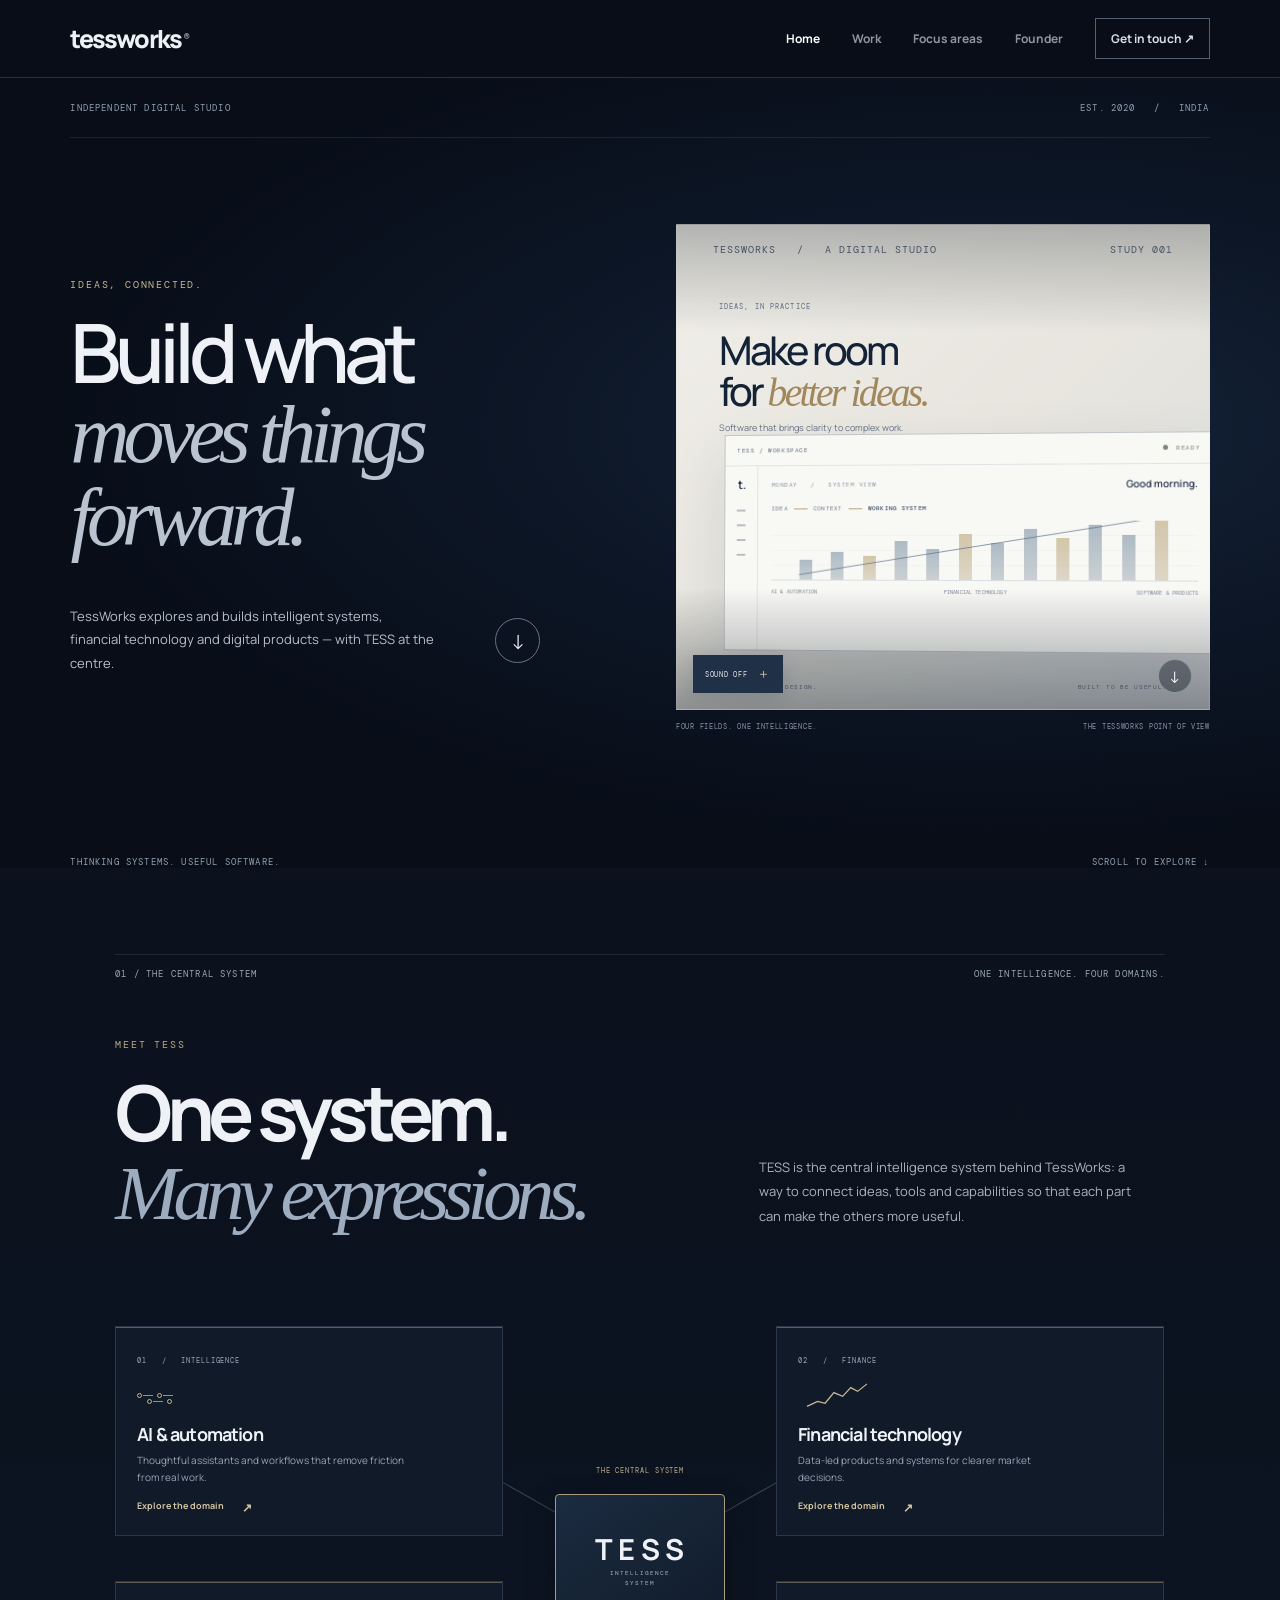
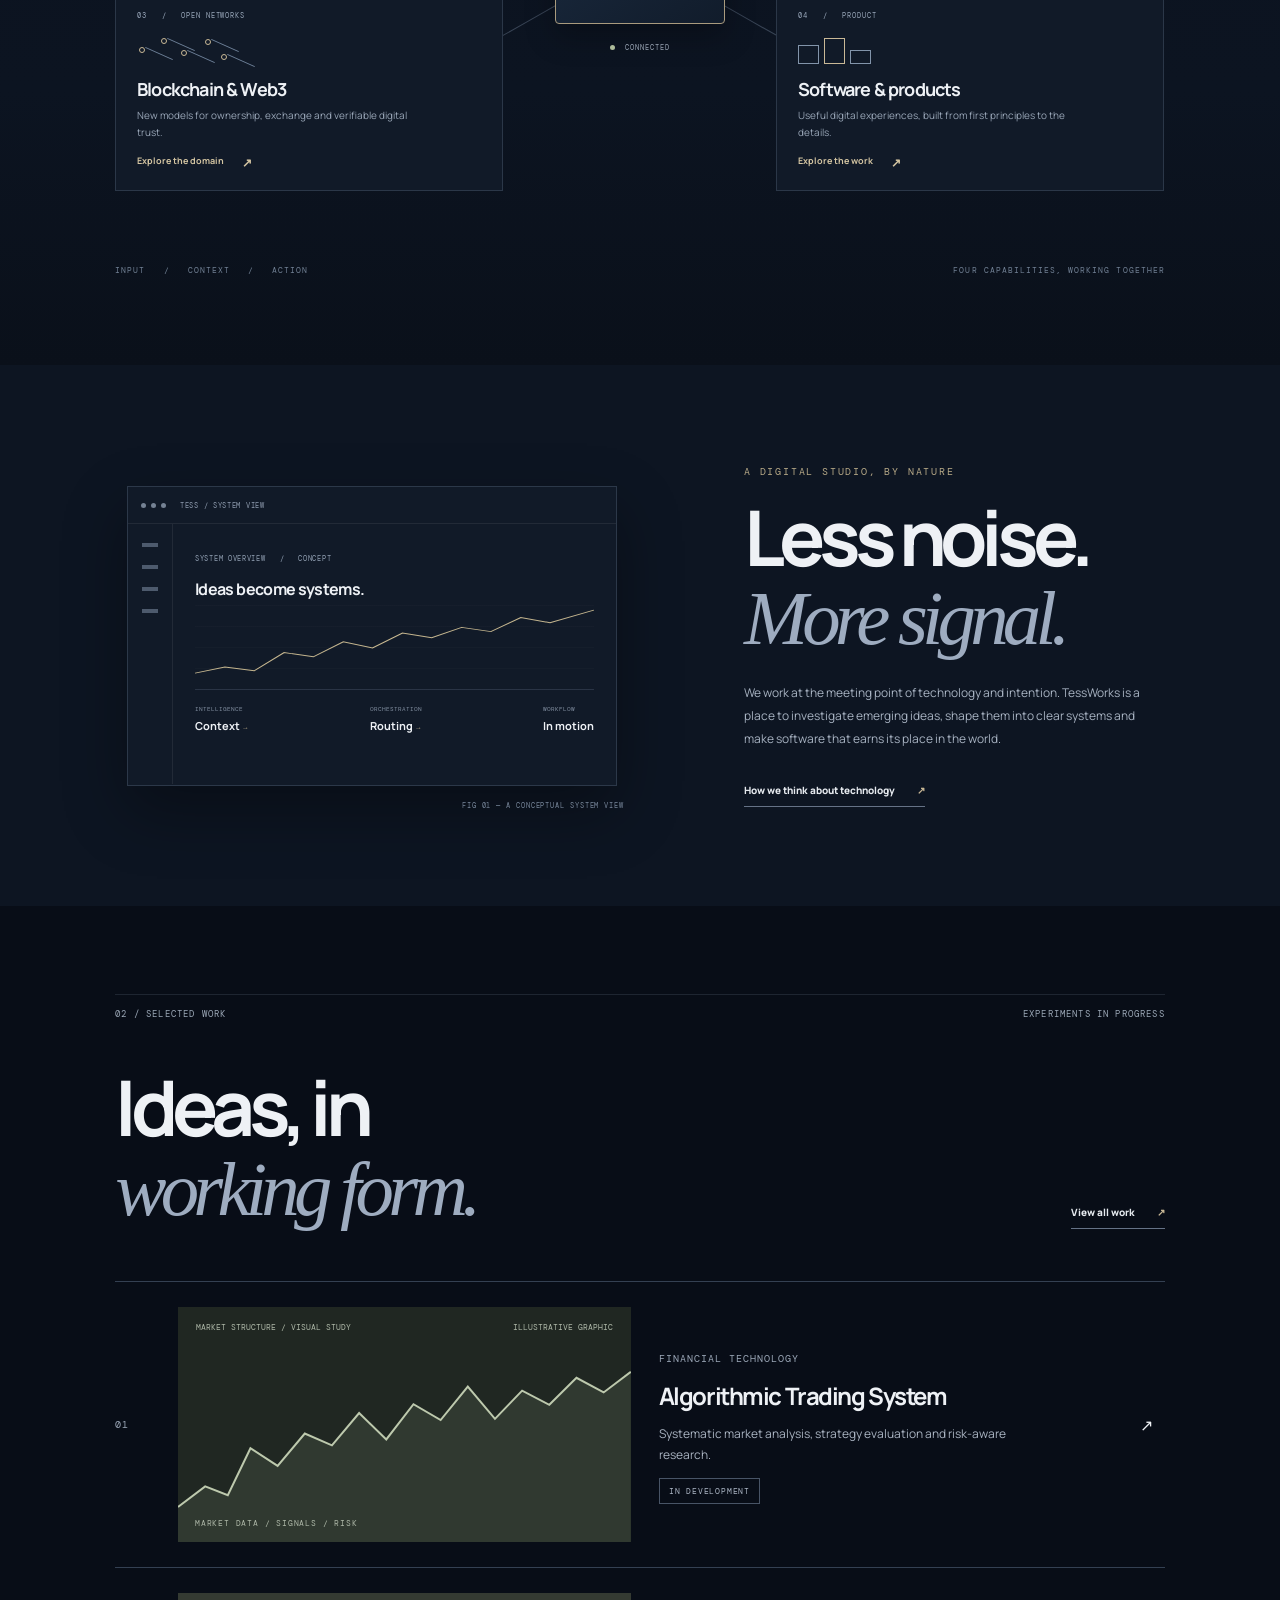
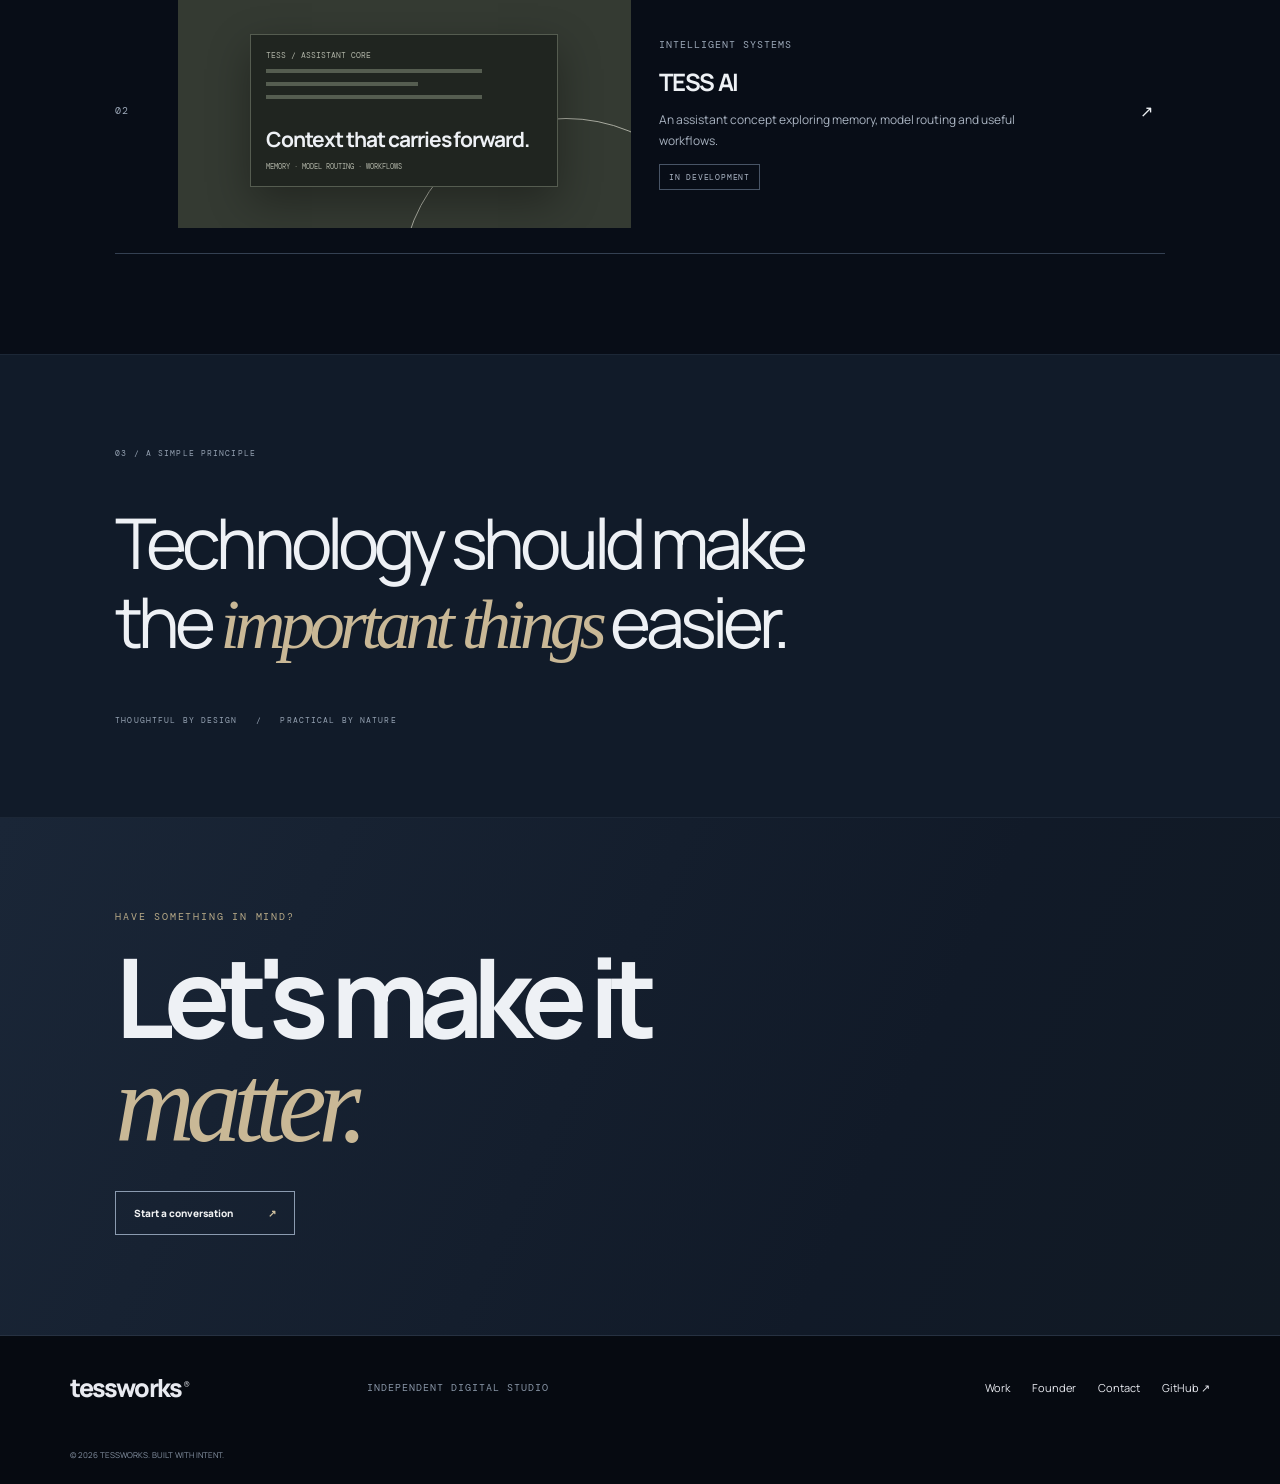
==== commit 852f4333: "Refine TessWorks site design" ====
--- a/index.html
+++ b/index.html
@@ -1,8 +1,87 @@
-<!doctype html><html lang="en"><head><meta charset="utf-8"><meta name="viewport" content="width=device-width,initial-scale=1"><meta name="description" content="TessWorks — independent technology venture."><title>Technology, thoughtfully built — TessWorks</title><link rel="preconnect" href="https://fonts.googleapis.com"><link href="https://fonts.googleapis.com/css2?family=DM+Mono:wght@400;500&family=Manrope:wght@400;500;600;700;800&display=swap" rel="stylesheet"><link rel="stylesheet" href="style.css"></head><body><header class="site-header"><a class="logo" href="index.html">tessworks<sup>®</sup></a><button class="menu" aria-expanded="false">MENU ☰</button><nav class="nav"><a class="active" href="index.html">Home</a><a class="" href="work.html">Work</a><a class="" href="ecosystem.html">Focus areas</a><a class="" href="founder.html">Founder</a><a class="contact-link " href="contact.html">Get in touch ↗</a></nav></header><main>
-<section class="hero"><div class="hero-top"><span>INDEPENDENT TECHNOLOGY VENTURE</span><span>EST. 2020 — INDIA</span></div><div class="hero-copy"><p class="eyebrow">IDEAS INTO WORKING SOFTWARE.</p><h1>Technology for<br><em>what comes next.</em></h1><div class="hero-bottom"><p>We explore, design and develop software across intelligent systems, automation and financial technology.</p><a class="circle-link" href="#intro">↓</a></div></div><div class="hero-art"><div class="grid-art"></div><div class="orbit o1"></div><div class="orbit o2"></div><div class="core">T<span>W</span></div><span class="art-note a mono">SYSTEMS / 01</span><span class="art-note b mono">INDEPENDENT BY DESIGN</span></div><div class="hero-foot"><span>BUILDING WITH INTENT</span><span>SCROLL TO EXPLORE ↓</span></div></section>
-<section class="intro pad" id="intro"><div class="kicker"><span>01 / THE INTRODUCTION</span><span>WHAT IS TESSWORKS?</span></div><div class="intro-grid"><h2>Not a trend.<br><span>A practice.</span></h2><div class="intro-copy"><p>TessWorks is an independent technology venture focused on turning useful ideas into considered software. We work across disciplines, test what is possible and build towards products with a clear purpose.</p><a class="text-link" href="ecosystem.html">Explore our focus areas ↗</a></div></div></section>
-<section class="film"><div class="pad"><div class="kicker"><span>02 / THE FILM</span><span>20–25 SECONDS · AN INTRODUCTION</span></div><h2 class="film-title">A closer look at<br><em>what we're building.</em></h2><p class="film-desc">A short film introducing the thinking, work and direction behind TessWorks.</p></div><div class="video"><video controls playsinline preload="none"><source src="assets/tessworks-intro.mp4" type="video/mp4"></video><div class="overlay"><span class="video-tag">TESSWORKS / INTRODUCTION</span><div class="play">▶</div><div class="video-caption"><strong>The work is the introduction.</strong><small>INTRO FILM · 00:25</small></div></div><span class="video-note">VIDEO PLACEHOLDER — ADD FILE TO assets/</span></div></section>
-<section class="work pad"><div class="kicker"><span>03 / SELECTED WORK</span><span>EXPERIMENTS IN PROGRESS</span></div><div class="title-row"><h2 class="section-title">Made to be<br><em>put to work.</em></h2><a class="text-link" href="work.html">View all work ↗</a></div><div class="rows"><a class="row" href="projects/trading-system.html"><span class="project-index">01</span><div class="visual market"><div class="market-top"><span>MARKET STRUCTURE / VISUAL STUDY</span><span>ILLUSTRATIVE GRAPHIC</span></div><svg viewBox="0 0 1000 300" preserveAspectRatio="none"><path class="chartfill" d="M0 240 L60 205 110 220 160 140 220 170 280 115 340 135 400 80 460 125 520 65 580 92 640 35 700 90 760 42 820 66 880 20 940 45 1000 10 V300 H0Z"/><path class="chartline" d="M0 240 L60 205 110 220 160 140 220 170 280 115 340 135 400 80 460 125 520 65 580 92 640 35 700 90 760 42 820 66 880 20 940 45 1000 10"/></svg><span class="visual-label">MARKET DATA / SIGNALS / RISK</span></div><div class="project-info"><span class="meta">FINANCIAL TECHNOLOGY</span><h3>Algorithmic Trading System</h3><p>Systematic market analysis, strategy evaluation and risk-aware research.</p><span class="status">IN DEVELOPMENT</span></div><span class="arrow">↗</span></a><a class="row" href="projects/tess-ai.html"><span class="project-index">02</span><div class="visual ai"><div class="window"><span>TESS / ASSISTANT CORE</span><i></i><i></i><i></i><b>Context that carries forward.</b><small>MEMORY · MODEL ROUTING · WORKFLOWS</small></div><div class="ring"></div></div><div class="project-info"><span class="meta">INTELLIGENT SYSTEMS</span><h3>TESS AI</h3><p>An assistant concept exploring memory, model routing and useful workflows.</p><span class="status">IN DEVELOPMENT</span></div><span class="arrow">↗</span></a></div></section>
-<section class="manifesto"><span class="mono">04 / OUR APPROACH</span><p>Good technology should feel <em>clear.</em><br>It should solve something <em>real.</em><br>And it should earn its place.</p><span>THOUGHTFUL BY DESIGN. PRACTICAL BY NATURE.</span></section>
-<section class="focus pad"><div class="kicker"><span>05 / AREAS OF INTEREST</span><span>OPEN, CONNECTED, EVOLVING</span></div><div class="focus-grid"><a href="ecosystem.html#intelligence"><span>01</span><h3>Intelligent<br>systems</h3><b>↗</b></a><a href="ecosystem.html#automation"><span>02</span><h3>Software<br>automation</h3><b>↗</b></a><a href="ecosystem.html#finance"><span>03</span><h3>Financial<br>technology</h3><b>↗</b></a><a href="ecosystem.html#emerging"><span>04</span><h3>Emerging<br>technology</h3><b>↗</b></a></div></section>
-<section class="cta"><p class="eyebrow">HAVE SOMETHING IN MIND?</p><h2>Let's make it<br><em>work.</em></h2><a class="button" href="contact.html">Start a conversation ↗</a></section></main><footer class="footer"><a class="logo" href="index.html">tessworks<sup>®</sup></a><span class="mono">INDEPENDENT TECHNOLOGY VENTURE</span><div><a href="work.html">Work</a><a href="founder.html">Founder</a><a href="contact.html">Contact</a><a href="https://github.com/" target="_blank">GitHub ↗</a></div><small>© 2026 TESSWORKS. BUILT WITH INTENT.</small></footer><script src="script.js"></script></body></html>+<!doctype html>
+<html lang="en">
+<head>
+  <meta charset="utf-8">
+  <meta name="viewport" content="width=device-width,initial-scale=1">
+  <meta name="description" content="TessWorks builds connected software, intelligent systems and digital products, with TESS at the centre.">
+  <meta name="theme-color" content="#080d17">
+  <title>tessworks — Ideas into intelligent systems</title>
+  <link rel="preconnect" href="https://fonts.googleapis.com">
+  <link rel="preconnect" href="https://fonts.gstatic.com" crossorigin>
+  <link href="https://fonts.googleapis.com/css2?family=DM+Mono:wght@400;500&family=Manrope:wght@400;500;600;700;800&display=swap" rel="stylesheet">
+  <link rel="stylesheet" href="style.css">
+</head>
+<body class="home-page">
+  <header class="site-header">
+    <a class="logo" href="index.html">tessworks<sup>®</sup></a>
+    <button class="menu" aria-expanded="false" aria-label="Toggle navigation">MENU ☰</button>
+    <nav class="nav" aria-label="Main navigation">
+      <a class="active" href="index.html">Home</a><a href="work.html">Work</a><a href="ecosystem.html">Focus areas</a><a href="founder.html">Founder</a><a class="contact-link" href="contact.html">Get in touch ↗</a>
+    </nav>
+  </header>
+  <main>
+    <section class="home-hero">
+      <div class="home-hero-grid"></div>
+      <div class="home-hero-top mono"><span>INDEPENDENT DIGITAL STUDIO</span><span>EST. 2020 &nbsp; / &nbsp; INDIA</span></div>
+      <div class="home-hero-copy">
+        <p class="eyebrow">IDEAS, CONNECTED.</p>
+        <h1>Build what<br><em>moves things forward.</em></h1>
+        <div class="home-hero-bottom"><p>TessWorks explores and builds intelligent systems, financial technology and digital products — with TESS at the centre.</p><a class="home-scroll" href="#tess-system" aria-label="Explore TESS">↓</a></div>
+      </div>
+      <div class="home-hero-media" aria-label="TessWorks introduction film">
+        <div class="hero-film-shell">
+          <div class="film-fallback" aria-hidden="true">
+            <div class="film-paper-head"><span class="mono">TESSWORKS &nbsp; / &nbsp; A DIGITAL STUDIO</span><span class="mono">STUDY 001</span></div>
+            <div class="film-paper-title"><span class="mono">IDEAS, IN PRACTICE</span><h2>Make room<br>for <em>better ideas.</em></h2><p>Software that brings clarity to complex work.</p></div>
+            <div class="film-product-window">
+              <div class="product-window-top"><span>TESS / WORKSPACE</span><span class="product-live"><i></i> READY</span></div>
+              <div class="product-window-body"><div class="product-rail"><b>t.</b><i></i><i></i><i></i><i></i></div><div class="product-content"><div class="product-greeting"><small>MONDAY &nbsp; / &nbsp; SYSTEM VIEW</small><b>Good morning.</b></div><div class="product-flow"><span>IDEA</span><i></i><span>CONTEXT</span><i></i><strong>WORKING SYSTEM</strong></div><div class="product-chart"><div class="chart-bars"><i></i><i></i><i></i><i></i><i></i><i></i><i></i><i></i><i></i><i></i><i></i><i></i></div><div class="chart-line"></div></div><div class="product-foot"><span>AI &amp; AUTOMATION</span><span>FINANCIAL TECHNOLOGY</span><span>SOFTWARE &amp; PRODUCTS</span></div></div></div>
+            </div>
+            <div class="film-paper-bottom"><span>THOUGHTFUL BY DESIGN.</span><span>BUILT TO BE USEFUL.</span></div>
+          </div>
+          <video class="hero-film" autoplay muted loop playsinline preload="metadata" aria-label="TessWorks brand film"><source src="assets/tessworks-intro.mp4" type="video/mp4"></video>
+          <div class="film-frame-top mono"><span>TESSWORKS &nbsp; / &nbsp; INTRODUCTION</span><span>00:25</span></div>
+          <button class="film-audio" type="button" aria-label="Turn film sound on" aria-pressed="false">SOUND OFF <span>＋</span></button>
+          <a class="film-expand" href="#tess-system" aria-label="Continue exploring">↓</a>
+        </div>
+        <div class="hero-media-caption mono"><span>FOUR FIELDS. ONE INTELLIGENCE.</span><span>THE TESSWORKS POINT OF VIEW</span></div>
+      </div>
+      <div class="home-hero-foot mono"><span>THINKING SYSTEMS. USEFUL SOFTWARE.</span><span>SCROLL TO EXPLORE ↓</span></div>
+    </section>
+
+    <section class="tess-system" id="tess-system">
+      <div class="home-kicker mono"><span>01 / THE CENTRAL SYSTEM</span><span>ONE INTELLIGENCE. FOUR DOMAINS.</span></div>
+      <div class="system-heading"><div><p class="eyebrow">MEET TESS</p><h2>One system.<br><em>Many expressions.</em></h2></div><p>TESS is the central intelligence system behind TessWorks: a way to connect ideas, tools and capabilities so that each part can make the others more useful.</p></div>
+      <div class="system-map">
+        <svg class="system-lines" viewBox="0 0 1000 560" preserveAspectRatio="none" aria-hidden="true"><path d="M500 280 C390 220 300 150 175 115"/><path d="M500 280 C610 220 700 150 825 115"/><path d="M500 280 C390 340 300 410 175 445"/><path d="M500 280 C610 340 700 410 825 445"/><circle cx="175" cy="115" r="4"/><circle cx="825" cy="115" r="4"/><circle cx="175" cy="445" r="4"/><circle cx="825" cy="445" r="4"/></svg>
+        <article class="domain-card domain-ai"><span class="domain-index mono">01 &nbsp; / &nbsp; INTELLIGENCE</span><div class="domain-icon flow-icon"><i></i><i></i><i></i><i></i></div><h3>AI &amp; automation</h3><p>Thoughtful assistants and workflows that remove friction from real work.</p><a href="ecosystem.html#intelligence">Explore the domain <b>↗</b></a></article>
+        <article class="domain-card domain-finance"><span class="domain-index mono">02 &nbsp; / &nbsp; FINANCE</span><div class="domain-icon chart-icon"><svg viewBox="0 0 100 48" aria-hidden="true"><path d="M2 39 19 31 31 34 45 17 59 23 72 9 83 15 98 3"/></svg></div><h3>Financial technology</h3><p>Data-led products and systems for clearer market decisions.</p><a href="ecosystem.html#finance">Explore the domain <b>↗</b></a></article>
+        <article class="domain-card domain-web3"><span class="domain-index mono">03 &nbsp; / &nbsp; OPEN NETWORKS</span><div class="domain-icon network-icon"><i></i><i></i><i></i><i></i><i></i></div><h3>Blockchain &amp; Web3</h3><p>New models for ownership, exchange and verifiable digital trust.</p><a href="ecosystem.html#emerging">Explore the domain <b>↗</b></a></article>
+        <article class="domain-card domain-software"><span class="domain-index mono">04 &nbsp; / &nbsp; PRODUCT</span><div class="domain-icon product-icon"><i></i><i></i><i></i></div><h3>Software &amp; products</h3><p>Useful digital experiences, built from first principles to the details.</p><a href="work.html">Explore the work <b>↗</b></a></article>
+        <div class="tess-node"><span class="node-halo"></span><span class="node-label mono">THE CENTRAL SYSTEM</span><b>TESS</b><small>INTELLIGENCE<br>SYSTEM</small><span class="node-status"><i></i> CONNECTED</span></div>
+      </div>
+      <div class="system-caption mono"><span>INPUT &nbsp; / &nbsp; CONTEXT &nbsp; / &nbsp; ACTION</span><span>FOUR CAPABILITIES, WORKING TOGETHER</span></div>
+    </section>
+
+    <section class="home-intro">
+      <div class="home-intro-visual"><div class="interface-window"><div class="interface-bar"><span></span><span></span><span></span><b>TESS / SYSTEM VIEW</b></div><div class="interface-content"><aside><i></i><i></i><i></i><i></i></aside><div class="interface-main"><span class="mono">SYSTEM OVERVIEW &nbsp; / &nbsp; CONCEPT</span><b>Ideas become systems.</b><div class="interface-chart"><svg viewBox="0 0 600 180" preserveAspectRatio="none"><path d="M0 146 45 133 89 141 134 102 178 111 223 79 267 92 312 60 356 70 401 48 445 57 490 27 534 38 600 11"/></svg></div><div class="interface-stats"><span><small>INTELLIGENCE</small><b>Context <i>→</i></b></span><span><small>ORCHESTRATION</small><b>Routing <i>→</i></b></span><span><small>WORKFLOW</small><b>In motion</b></span></div></div></div></div><span class="interface-note mono">FIG 01 — A CONCEPTUAL SYSTEM VIEW</span></div>
+      <div class="home-intro-copy"><p class="eyebrow">A DIGITAL STUDIO, BY NATURE</p><h2>Less noise.<br><em>More signal.</em></h2><p>We work at the meeting point of technology and intention. TessWorks is a place to investigate emerging ideas, shape them into clear systems and make software that earns its place in the world.</p><a class="text-link" href="ecosystem.html">How we think about technology <span>↗</span></a></div>
+    </section>
+
+    <section class="home-work pad">
+      <div class="home-kicker mono"><span>02 / SELECTED WORK</span><span>EXPERIMENTS IN PROGRESS</span></div>
+      <div class="home-work-heading"><h2>Ideas, in<br><em>working form.</em></h2><a class="text-link" href="work.html">View all work <span>↗</span></a></div>
+      <div class="rows">
+        <a class="row" href="projects/trading-system.html"><span class="project-index">01</span><div class="visual market"><div class="market-top"><span>MARKET STRUCTURE / VISUAL STUDY</span><span>ILLUSTRATIVE GRAPHIC</span></div><svg viewBox="0 0 1000 300" preserveAspectRatio="none"><path class="chartfill" d="M0 240 L60 205 110 220 160 140 220 170 280 115 340 135 400 80 460 125 520 65 580 92 640 35 700 90 760 42 820 66 880 20 940 45 1000 10 V300 H0Z"/><path class="chartline" d="M0 240 L60 205 110 220 160 140 220 170 280 115 340 135 400 80 460 125 520 65 580 92 640 35 700 90 760 42 820 66 880 20 940 45 1000 10"/></svg><span class="visual-label">MARKET DATA / SIGNALS / RISK</span></div><div class="project-info"><span class="meta">FINANCIAL TECHNOLOGY</span><h3>Algorithmic Trading System</h3><p>Systematic market analysis, strategy evaluation and risk-aware research.</p><span class="status">IN DEVELOPMENT</span></div><span class="arrow">↗</span></a>
+        <a class="row" href="projects/tess-ai.html"><span class="project-index">02</span><div class="visual ai"><div class="window"><span>TESS / ASSISTANT CORE</span><i></i><i></i><i></i><b>Context that carries forward.</b><small>MEMORY · MODEL ROUTING · WORKFLOWS</small></div><div class="ring"></div></div><div class="project-info"><span class="meta">INTELLIGENT SYSTEMS</span><h3>TESS AI</h3><p>An assistant concept exploring memory, model routing and useful workflows.</p><span class="status">IN DEVELOPMENT</span></div><span class="arrow">↗</span></a>
+      </div>
+    </section>
+
+    <section class="home-principle"><span class="mono">03 / A SIMPLE PRINCIPLE</span><p>Technology should make<br>the <em>important things</em> easier.</p><span class="mono">THOUGHTFUL BY DESIGN &nbsp; / &nbsp; PRACTICAL BY NATURE</span></section>
+
+    <section class="home-cta"><p class="eyebrow">HAVE SOMETHING IN MIND?</p><h2>Let's make it<br><em>matter.</em></h2><a class="button" href="contact.html">Start a conversation <span>↗</span></a></section>
+  </main>
+  <footer class="footer"><a class="logo" href="index.html">tessworks<sup>®</sup></a><span class="mono">INDEPENDENT DIGITAL STUDIO</span><div><a href="work.html">Work</a><a href="founder.html">Founder</a><a href="contact.html">Contact</a><a href="https://github.com/" target="_blank" rel="noreferrer">GitHub ↗</a></div><small>© 2026 TESSWORKS. BUILT WITH INTENT.</small></footer>
+  <script src="script.js"></script>
+</body>
+</html>
--- a/style.css
+++ b/style.css
@@ -2,3 +2,127 @@
 *{box-sizing:border-box}html{scroll-behavior:smooth}body{margin:0;background:#f1f0eb;color:#191b18;font-family:Manrope,Arial,sans-serif;-webkit-font-smoothing:antialiased}a{color:inherit;text-decoration:none}.mono,.eyebrow,.kicker,.status,.site-footer small,.site-footer>span,.video-tag,.video-note,.project-index,.meta,.hero-foot,.hero-top,.visual-label{font:10px "DM Mono",monospace;letter-spacing:.1em}.site-header{height:78px;padding:0 5.5vw;display:flex;align-items:center;justify-content:space-between;border-bottom:1px solid #d2d1c9;position:relative;z-index:5}.logo{font-size:25px;font-weight:800;letter-spacing:-1.8px}.logo sup{font:9px "DM Mono";margin-left:3px}.nav{display:flex;gap:32px;align-items:center;font-size:12px;font-weight:700}.nav a{opacity:.65}.nav a:hover,.nav a.active{opacity:1}.nav .contact-link{border:1px solid;padding:11px 15px;opacity:1}.menu{display:none}.pad{padding:95px 9vw}.kicker{display:flex;justify-content:space-between;color:#77796f;border-top:1px solid #c8c7be;padding-top:13px}.eyebrow{color:#77796f;margin:0 0 22px}.hero{min-height:700px;padding:0 5.5vw;position:relative;overflow:hidden;background:#e8e7df}.hero-top{display:flex;justify-content:space-between;padding:22px 0;color:#77796f}.hero-copy{position:relative;z-index:2;padding:90px 0 40px}.hero h1,.page-hero h1,.contact-hero h1{font-size:clamp(58px,9vw,125px);line-height:.96;letter-spacing:-.09em;margin:0;font-weight:700}.hero h1 em,.page-hero h1 em,.section-title em,.film-title em,.manifesto em,.cta h2 em,.project-title em,.focus-copy h2 em,.founder-copy h1 em,.project-description h2 em,.contact-hero h1 em{font-family:Georgia,serif;font-weight:400;letter-spacing:-.07em}.hero h1 em{color:#818579}.hero-bottom{display:flex;align-items:end;justify-content:space-between;max-width:550px;margin-top:42px}.hero-bottom p{max-width:390px;color:#65675e;font-size:15px;line-height:1.75}.circle-link{width:48px;height:48px;border:1px solid #aaa99f;border-radius:50%;display:grid;place-items:center;font-size:22px}.hero-art{position:absolute;right:4vw;top:155px;width:38vw;height:440px;opacity:.8}.grid-art{position:absolute;inset:0;background-image:linear-gradient(#c6c6bd 1px,transparent 1px),linear-gradient(90deg,#c6c6bd 1px,transparent 1px);background-size:42px 42px}.orbit{position:absolute;left:50%;top:50%;border:1px solid #999e91;border-radius:50%;transform:translate(-50%,-50%) rotate(-25deg)}.o1{width:82%;height:45%;animation:spin 24s linear infinite}.o2{width:55%;height:78%;transform:translate(-50%,-50%) rotate(60deg);border-color:#b1a58f}.core{position:absolute;left:50%;top:50%;transform:translate(-50%,-50%);width:110px;height:110px;border-radius:50%;background:#b6b9aa;display:grid;place-items:center;font-size:37px;font-weight:800;letter-spacing:-5px;box-shadow:0 0 0 15px #e8e7df,0 0 0 16px #aaa99f}.core span{color:#f1f0eb}.art-note{position:absolute;color:#77796f}.art-note.a{top:12%;left:3%}.art-note.b{right:0;bottom:12%}.hero-foot{position:absolute;bottom:22px;left:5.5vw;right:5.5vw;display:flex;justify-content:space-between;color:#77796f}.intro{background:#f1f0eb}.intro-grid{display:grid;grid-template-columns:1.1fr .9fr;gap:8vw;align-items:end;margin-top:55px}.intro h2,.section-title,.film-title,.demo-title,.project-description h2{font-size:clamp(45px,6vw,78px);line-height:1.02;letter-spacing:-.08em;margin:0}.intro h2 span,.section-title em{color:#85877b;font-family:Georgia,serif;font-weight:400}.intro-copy p,.lede,.founder-copy>p:not(.eyebrow),.project-description>p:not(.eyebrow){font-size:14px;line-height:1.9;color:#66685f}.text-link{display:inline-flex;gap:22px;align-items:center;border-bottom:1px solid #aaa99f;padding-bottom:9px;font-size:12px;font-weight:800}.film{background:#deded6;padding-bottom:90px}.film-title{margin-top:50px}.film-desc{font-size:13px;color:#77796f}.video{height:min(58vw,590px);margin:0 5.5vw;background:#1d211d;position:relative;overflow:hidden;color:#fff}.video video{position:absolute;inset:0;width:100%;height:100%;object-fit:cover;opacity:0;z-index:2}.video.playing video{opacity:1}.overlay{position:absolute;inset:0;padding:24px 28px;display:flex;flex-direction:column;justify-content:space-between;background:radial-gradient(ellipse at 50% 50%,#596257,#292e29 45%,#171a18)}.video.playing .overlay{display:none}.video-tag{color:#c5cabe}.play{align-self:center;border:1px solid #ffffff80;border-radius:50%;width:74px;height:74px;display:grid;place-items:center;background:#ffffff12;font-size:18px}.video-caption{display:flex;justify-content:space-between;align-items:end}.video-caption strong{font-size:clamp(20px,3vw,34px);letter-spacing:-.05em}.video-caption small{font:9px "DM Mono";color:#b8bcb3}.video-note{position:absolute;right:16px;top:16px;color:#c4c8bf;font-size:8px;z-index:3}.work{background:#f1f0eb}.title-row{display:flex;justify-content:space-between;align-items:end;margin:52px 0 60px}.rows{border-top:1px solid #c8c7be}.row{display:grid;grid-template-columns:35px 1fr 1fr 25px;gap:28px;align-items:center;padding:25px 0;border-bottom:1px solid #c8c7be}.project-index{color:#85867d}.visual{height:235px;position:relative;overflow:hidden}.market{background:#202722;color:#dfe4d9}.market svg{position:absolute;inset:25% 0 0;width:100%;height:75%}.chartfill{fill:#9eb39320}.chartline{fill:none;stroke:#bdc9ad;stroke-width:2;vector-effect:non-scaling-stroke}.visual-label{position:absolute;left:17px;bottom:14px;color:#aeb8a8;font-size:8px}.market-top{position:absolute;top:15px;left:18px;right:18px;display:flex;justify-content:space-between;color:#aeb8a8;font:8px "DM Mono"}.project-info h3{font-size:24px;letter-spacing:-.06em;margin:12px 0 6px}.project-info p{font-size:12px;line-height:1.7;color:#6c6d65;max-width:380px}.status{display:inline-block;border:1px solid #c5c4bb;padding:7px 9px;color:#77796f;font-size:8px}.ai{background:#d8d8d0;display:grid;place-items:center}.window{position:relative;z-index:1;width:68%;height:65%;background:#f1f0eb;border:1px solid #c4c4bb;box-shadow:0 15px 40px #0001;padding:15px;display:flex;flex-direction:column;gap:9px}.window span,.window small{font:8px "DM Mono";color:#77796f}.window i{height:4px;width:78%;background:#d4d4ca}.window i:nth-of-type(2){width:55%}.window b{font-size:clamp(12px,2vw,21px);letter-spacing:-.05em;margin-top:auto}.window small{font-size:7px}.ring{position:absolute;width:330px;height:330px;border:1px solid #a8aa9f;border-radius:50%;right:-100px;bottom:-220px}.manifesto{background:#252b26;color:#efefe8;padding:100px 9vw}.manifesto p{font-size:clamp(36px,5.7vw,72px);line-height:1.16;letter-spacing:-.07em;margin:65px 0}.manifesto em{color:#aebba4}.manifesto>span{font:9px "DM Mono";color:#aeb4a8;letter-spacing:.1em}.focus{background:#e1e0d8}.focus-grid{display:grid;grid-template-columns:repeat(4,1fr);margin-top:45px;border-block:1px solid #c5c4ba}.focus-grid a{min-height:185px;padding:20px 18px 20px 0;border-right:1px solid #c5c4ba;position:relative}.focus-grid a:not(:first-child){padding-left:18px}.focus-grid a:last-child{border:0}.focus-grid span{font:9px "DM Mono";color:#888a80}.focus-grid h3{font-size:22px;line-height:1.12;letter-spacing:-.06em;margin-top:34px}.focus-grid b{position:absolute;right:15px;bottom:18px}.cta{background:#aab2a2;padding:95px 9vw 105px}.cta h2{font-size:clamp(62px,9vw,115px);line-height:.94;letter-spacing:-.09em;margin:0 0 38px}.cta h2 em{color:#f1f0eb}.button{display:inline-flex;gap:35px;align-items:center;padding:14px 18px;border:1px solid #33382f;font-size:12px;font-weight:800}.footer{background:#171a17;color:#e8e8df;padding:34px 5.5vw 24px;display:grid;grid-template-columns:1fr 1fr 2fr;gap:24px;align-items:center}.footer>span,.footer small{color:#9da194}.footer>div{display:flex;justify-content:flex-end;gap:22px;font-size:11px}.footer small{grid-column:1/-1;margin-top:20px;font-size:8px}.page-hero{padding-top:70px;padding-bottom:90px}.page-hero h1{font-size:clamp(58px,8.5vw,112px);margin-top:55px}.page-hero h1 em{color:#85877b}.lede{max-width:560px;margin-top:28px}.work-detail{padding-top:0}.work-card{border-top:1px solid #c8c7be;padding-top:18px;margin-bottom:90px}.work-head{display:flex;justify-content:space-between;align-items:center;margin-bottom:18px;color:#77796f}.work-art{height:clamp(250px,42vw,470px);display:grid;place-items:center}.work-copy{display:grid;grid-template-columns:1.5fr .6fr;gap:10vw;padding-top:40px}.work-copy h2,.project-title{font-size:clamp(42px,5.5vw,68px);letter-spacing:-.08em;line-height:1.02;margin:0 0 22px}.work-copy h2 em,.project-title em{color:#85877b}.work-copy p{max-width:550px;font-size:14px;line-height:1.8;color:#66685f}.meta-list{display:flex;flex-direction:column;gap:10px}.meta-list span{color:#85867d;margin-top:10px}.meta-list b{font-size:11px;line-height:1.8}.github{font-size:11px;font-weight:800;border-bottom:1px solid #aaa99f;padding-bottom:8px;display:inline-block;margin-top:20px}.demo{background:#deded6}.demo-title{margin:50px 0}.demo-grid{display:grid;grid-template-columns:1fr 1fr;gap:28px}.demo-video{height:300px;margin:0}.demo-item h3{font-size:18px;margin:17px 0 4px}.demo-item p{font-size:12px;color:#77796f;line-height:1.7}.focus-panel{min-height:560px;padding:80px 9vw 65px;display:grid;grid-template-columns:1fr 1fr;gap:8vw;align-items:center;position:relative;overflow:hidden}.focus-panel.dark,.focus-panel.market-panel{background:#252b26;color:#eee}.focus-panel.light{background:#e1e0d8}.focus-panel.sand{background:#b4b8ac}.focus-num{position:absolute;top:25px;left:9vw}.focus-copy h2{font-size:clamp(40px,5vw,65px);line-height:1.02;letter-spacing:-.08em;margin:0 0 22px}.focus-copy h2 em{color:#aebba4}.focus-copy p:not(.eyebrow){font-size:14px;line-height:1.8;max-width:440px;opacity:.75}.focus-graphic{height:300px;position:relative;display:flex;align-items:center;justify-content:center}.nodecore{width:90px;height:90px;border-radius:50%;background:#aeb9a4;color:#252b26;display:grid;place-items:center;font-weight:800;z-index:2}.nodecore:before,.nodecore:after{content:"";position:absolute;width:230px;height:230px;border:1px solid #879182;border-radius:50%}.nodecore:after{width:165px;height:165px;border-style:dashed}.node{position:absolute;width:10px;height:10px;border-radius:50%;background:#e3e7dc}.flow{display:flex;align-items:center;gap:8px}.flow span{padding:17px 13px;border:1px solid #999b90;font:9px "DM Mono"}.flow span:nth-child(2){background:#252b26;color:#fff}.flow i{width:20px;height:1px;background:#92948a}.candles{width:82%;height:190px;display:flex;align-items:center;justify-content:space-around;border-bottom:1px solid #687168;background:repeating-linear-gradient(0deg,transparent,transparent 37px,#ffffff0c 38px)}.candles i{width:8px;height:var(--h);background:#aebda1;position:relative}.candles i:nth-child(3n){background:#bb8875}.candles i:before{content:"";position:absolute;left:3px;top:-13px;width:1px;height:calc(var(--h) + 26px);background:currentColor}.chain{display:flex;gap:14px;align-items:center}.chain span{width:52px;height:52px;border:1px solid #717a6d;border-radius:50%;display:grid;place-items:center;font:11px "DM Mono";z-index:1}.founder-layout{display:grid;grid-template-columns:.85fr 1.15fr;gap:9vw;margin-top:55px;align-items:center}.portrait{height:550px;background:#d9d8d0;position:relative;overflow:hidden}.portrait img{width:100%;height:100%;object-fit:cover;position:absolute;inset:0;z-index:2}.portrait-fallback{position:absolute;inset:0;display:flex;flex-direction:column;justify-content:center;align-items:center;color:#7b7d73;gap:12px}.portrait-fallback b{font-size:22px}.portrait-fallback small{font:9px "DM Mono";text-align:center;line-height:1.8}.portrait-label{position:absolute;bottom:15px;left:16px;z-index:3;color:#fff;font:9px "DM Mono";text-shadow:0 1px 5px #000}.founder-copy h1{font-size:clamp(45px,5.5vw,72px);line-height:1;letter-spacing:-.08em;margin:0 0 28px}.founder-copy h1 em{color:#85877b}.founder-copy>p:not(.eyebrow){font-size:13px;line-height:1.9;max-width:550px}.notes{background:#e1e0d8}.notes-grid{display:grid;grid-template-columns:repeat(3,1fr);gap:30px;margin-top:50px}.notes-grid>div{border-top:1px solid #bdbdb3;padding-top:15px}.notes-grid span{font:9px "DM Mono";color:#888980}.notes-grid h3{font-size:21px;letter-spacing:-.06em;margin:30px 0 8px}.notes-grid p{font-size:12px;line-height:1.8;color:#707169}.quote{background:#252b26;color:#f1f0e8;padding:90px 12vw}.quote p{font-size:clamp(32px,5vw,60px);letter-spacing:-.07em;line-height:1.15;margin:0 0 30px}.quote span{font:9px "DM Mono";color:#aeb4a8}.contact-hero{min-height:680px;padding-top:70px}.contact-hero h1{margin-top:65px}.contact-hero h1 em{color:#85877b}.email{display:inline-flex;gap:25px;align-items:center;font-size:clamp(20px,3vw,32px);font-weight:700;letter-spacing:-.05em;border-bottom:1px solid #aaa99f;padding-bottom:12px;margin-top:45px}.socials{display:flex;gap:25px;margin-top:30px;font:10px "DM Mono";color:#77796f}.project-hero{padding-bottom:55px}.project-hero h1{font-size:clamp(60px,9vw,115px);line-height:.98;letter-spacing:-.09em;margin:55px 0 0}.project-hero h1 em{color:#85877b}.project-hero-art{height:clamp(280px,42vw,470px);margin-top:55px;position:relative;display:grid;place-items:center;overflow:hidden}.project-content{display:grid;grid-template-columns:1.2fr .8fr;gap:10vw;padding-top:65px;padding-bottom:90px}.project-description h2{margin:0 0 25px}.facts{border-top:1px solid #c8c7be}.facts div{padding:16px 0;border-bottom:1px solid #c8c7be;display:flex;justify-content:space-between;gap:18px}.facts span{font:9px "DM Mono";color:#85867d}.facts b{font-size:11px;line-height:1.8;text-align:right}.project-demo{background:#deded6}.project-demo .video{margin:0;height:clamp(280px,48vw,520px)}.project-demo h2{font-size:clamp(45px,6vw,78px);letter-spacing:-.08em;margin:50px 0 28px}
 .reveal{opacity:0;transform:translateY(20px);transition:.7s ease}.reveal.visible{opacity:1;transform:none}@keyframes spin{to{transform:translate(-50%,-50%) rotate(335deg)}}@media(max-width:850px){.site-header{height:70px}.menu{display:block;border:0;background:none;font-weight:700}.nav{display:none;position:absolute;top:70px;left:0;right:0;padding:25px 7vw 30px;background:#f1f0eb;flex-direction:column;align-items:flex-start;border-bottom:1px solid #ccc}.nav.open{display:flex}.hero-art{width:58vw;right:-5vw;top:230px;opacity:.42}.hero-copy{padding-top:95px}.intro-grid,.work-copy,.project-content{grid-template-columns:1fr;gap:30px}.row{grid-template-columns:24px 1fr 24px}.row .visual{grid-column:2;grid-row:1;height:205px}.project-info{grid-column:2}.project-index{grid-column:1;grid-row:1}.row .arrow{grid-column:3;grid-row:1}.focus-grid{grid-template-columns:1fr 1fr}.focus-grid a:nth-child(2){border-right:0}.focus-grid a:nth-child(3),.focus-grid a:nth-child(4){border-top:1px solid #c5c4ba}.focus-panel{grid-template-columns:1fr;gap:15px}.focus-graphic{order:2}.focus-copy{order:1}.founder-layout{grid-template-columns:1fr;gap:40px}.portrait{max-width:520px}.footer{grid-template-columns:1fr 1fr}.footer>div{grid-column:1/-1;justify-content:flex-start;flex-wrap:wrap}.demo-grid{grid-template-columns:1fr}.notes-grid{grid-template-columns:1fr}.project-content{padding-top:55px}}@media(max-width:540px){.pad{padding:70px 7vw}.hero{padding:0 7vw;min-height:650px}.hero h1{font-size:57px}.hero-art{width:85vw;right:-22vw;top:270px}.hero-bottom p{font-size:13px;max-width:270px}.hero-foot{left:7vw;right:7vw;font-size:8px}.intro h2,.section-title,.film-title,.demo-title{font-size:49px}.title-row{display:block;margin:40px 0}.title-row .text-link{margin-top:22px}.video{height:420px;margin:0 7vw}.overlay{padding:18px}.video-caption{display:block}.video-caption small{display:block;margin-top:8px}.manifesto{padding:75px 7vw}.manifesto p{font-size:39px;margin:45px 0}.focus-grid a{min-height:155px}.focus-grid h3{font-size:19px}.cta{padding:78px 7vw}.cta h2{font-size:68px}.page-hero h1{font-size:57px}.page-hero{padding-top:55px;padding-bottom:65px}.work-art{height:250px}.work-copy h2{font-size:48px}.demo-video{height:240px}.focus-panel{padding:85px 7vw 60px}.focus-num{left:7vw}.portrait{height:420px}.founder-copy h1{font-size:48px}.quote{padding:75px 8vw}.contact-hero{min-height:640px}.contact-hero h1{font-size:66px}.footer{padding:30px 7vw}.footer>div{gap:15px}.project-hero h1{font-size:60px}.facts div{display:block}.facts b{display:block;text-align:left;margin-top:6px}}
 @media(prefers-reduced-motion:reduce){*{scroll-behavior:auto!important;animation:none!important;transition:none!important}}
+
+/* Homepage: TessWorks digital studio / TESS system identity */
+.home-page{--ink:#080d17;--panel:#0d1421;--panel2:#111b2a;--steel:#8197b3;--muted:#a5b0bf;--champagne:#c9b896;background:var(--ink);color:#eef1f5}
+.home-page .site-header{background:#080d17;border-color:#253143;color:#edf0f5}
+.home-page .nav a{color:#d8deea}.home-page .nav .contact-link{border-color:#536177}.home-page .nav a.active{color:#fff}
+.home-page .nav.open{background:#080d17;border-color:#253143}
+.home-page .home-hero{position:relative;min-height:790px;overflow:hidden;padding:0 5.5vw;background:radial-gradient(ellipse at 78% 44%,#15243a 0%,#0d1727 32%,#080d17 70%);isolation:isolate}
+.home-hero-grid{position:absolute;inset:0;z-index:-1;opacity:.26;background-image:linear-gradient(#50617a18 1px,transparent 1px),linear-gradient(90deg,#50617a18 1px,transparent 1px);background-size:58px 58px;mask-image:linear-gradient(90deg,transparent 5%,#000 55%,#000)}
+.home-hero-top,.home-hero-foot,.home-kicker,.system-caption,.domain-index,.node-label,.node-status,.hero-art-label,.interface-note{font:9px "DM Mono",monospace;letter-spacing:.13em}
+.home-hero-top{height:60px;display:flex;align-items:center;justify-content:space-between;color:#8491a4;border-bottom:1px solid #d8e0ef18}
+.home-hero-copy{position:relative;z-index:2;padding-top:97px;max-width:660px}
+.home-page .eyebrow{color:#b7a987;margin:0 0 22px;font:10px "DM Mono",monospace;letter-spacing:.18em}
+.home-hero h1{font-size:clamp(62px,8.7vw,116px);line-height:.97;letter-spacing:-.09em;margin:0;font-weight:600}
+.home-hero h1 em,.system-heading h2 em,.home-intro-copy h2 em,.home-work-heading h2 em,.home-film h2 em,.home-principle em,.home-cta h2 em{font-family:Georgia,serif;font-weight:400;letter-spacing:-.075em;color:#c8b995}
+.home-hero-bottom{display:flex;align-items:center;justify-content:space-between;max-width:460px;margin-top:35px}.home-hero-bottom p{max-width:365px;color:#a9b4c3;font-size:13px;line-height:1.8}
+.home-scroll{width:45px;height:45px;display:grid;place-items:center;border:1px solid #667487;border-radius:50%;font-size:20px;color:#e9edf3;transition:.25s}.home-scroll:hover{background:#c8b995;color:#080d17;border-color:#c8b995}
+.home-hero-art{position:absolute;right:1vw;top:102px;width:53vw;height:580px;opacity:.95;mask-image:linear-gradient(90deg,transparent,#000 18%)}
+.hero-art-grid{position:absolute;inset:5% 0 8%;background-image:linear-gradient(#8197b318 1px,transparent 1px),linear-gradient(90deg,#8197b318 1px,transparent 1px);background-size:34px 34px;mask-image:radial-gradient(ellipse,#000 20%,transparent 75%)}
+.hero-core{position:absolute;left:52%;top:49%;transform:translate(-50%,-50%);width:174px;height:174px;border:1px solid #bcae8c66;border-radius:50%;display:flex;flex-direction:column;align-items:center;justify-content:center;background:radial-gradient(circle,#1c2b3e 0,#101b2a 60%,#0c1521);box-shadow:0 0 0 18px #9eafc008,0 0 65px #58779a20,inset 0 0 30px #899ab514}
+.hero-core b{font-size:37px;letter-spacing:.12em;font-weight:600}.hero-core small{margin-top:8px;font:7px "DM Mono";letter-spacing:.15em;color:#b6a783}
+.core-orbit{position:absolute;inset:-23px;border:1px solid #8ba1bd55;border-radius:50%;transform:rotate(-24deg) scaleY(.59)}.core-orbit:after{content:"";position:absolute;width:6px;height:6px;border-radius:50%;background:#d2c3a2;left:19%;top:20%;box-shadow:0 0 12px #c9b896}
+.data-ribbon{position:absolute;left:52%;top:49%;width:78%;height:49%;border:1px solid #829bb255;border-radius:50%;transform:translate(-50%,-50%) rotate(-28deg);clip-path:inset(0 0 0 0);pointer-events:none}.ribbon-two{width:60%;height:83%;transform:translate(-50%,-50%) rotate(38deg);border-color:#c5b38a48}
+.hero-ui{position:absolute;z-index:2;background:linear-gradient(140deg,#172438ed,#0d1623ed);border:1px solid #61728a66;box-shadow:0 18px 42px #0005;padding:15px 17px;color:#dce3ed;backdrop-filter:blur(10px)}.hero-ui span,.hero-ui small{display:block;color:#91a0b3;font:7px "DM Mono";letter-spacing:.11em}.hero-ui b{display:block;font-size:12px;margin:12px 0}.hero-ui i{display:block;width:var(--w);height:3px;background:linear-gradient(90deg,#c6b58e,#849bb5);margin:8px 0}.hero-ui small{margin-top:12px}.ui-one{left:10%;top:25%;width:178px;transform:rotate(-4deg)}.ui-two{right:3%;bottom:21%;width:152px;transform:rotate(3deg)}.ui-two strong{display:block;margin:13px 0 2px;font-size:30px;font-weight:500;color:#d1c3a3}.hero-art-label{position:absolute;bottom:8%;left:12%;color:#8896a9}
+.home-hero-foot{position:absolute;left:5.5vw;right:5.5vw;bottom:23px;display:flex;justify-content:space-between;color:#7f8b9d}
+.tess-system{padding:86px 9vw 90px;background:linear-gradient(180deg,#0b111d,#0c1421 75%,#0a101a)}
+.home-kicker{display:flex;justify-content:space-between;color:#9ba7b6;border-top:1px solid #8290a42e;padding-top:13px}
+.system-heading{display:flex;justify-content:space-between;align-items:end;gap:55px;margin:58px 0 45px}.system-heading h2,.home-intro-copy h2,.home-work-heading h2,.home-film h2{font-size:clamp(45px,6vw,78px);line-height:1.02;letter-spacing:-.08em;margin:0}.system-heading h2 em,.home-intro-copy h2 em,.home-work-heading h2 em,.home-film h2 em{color:#9eacc0}.system-heading>p{max-width:380px;color:#aab4c2;font-size:13px;line-height:1.9;margin:0 2vw 5px 0}
+.system-map{height:560px;max-width:1050px;margin:0 auto;position:relative;display:grid;grid-template-columns:1fr 1fr;grid-template-rows:1fr 1fr;gap:45px 26%;align-items:center}
+.system-lines{position:absolute;inset:0;width:100%;height:100%;overflow:visible}.system-lines path{fill:none;stroke:#8495ab55;stroke-width:1.2;stroke-dasharray:5 8}.system-lines circle{fill:#c9b896;filter:drop-shadow(0 0 5px #c9b896)}
+.domain-card{position:relative;z-index:1;min-height:180px;padding:19px 21px;background:linear-gradient(145deg,#111c2b,#0d1521);border:1px solid #63738a44;box-shadow:0 14px 38px #0003}.domain-card:before{content:"";position:absolute;inset:0 0 auto;height:1px;background:linear-gradient(90deg,#c7b68f80,transparent 65%)}
+.domain-index{color:#9aa8bb;font-size:7px}.domain-card h3{font-size:18px;letter-spacing:-.045em;margin:13px 0 6px}.domain-card p{max-width:280px;color:#99a6b7;font-size:10px;line-height:1.7;margin:0}.domain-card>a{display:inline-flex;justify-content:space-between;gap:18px;margin-top:13px;color:#d4c5a2;font-size:9px;font-weight:700}.domain-card>a b{font-size:12px}.domain-ai{grid-column:1;grid-row:1;align-self:end}.domain-finance{grid-column:2;grid-row:1;align-self:end}.domain-web3{grid-column:1;grid-row:2;align-self:start}.domain-software{grid-column:2;grid-row:2;align-self:start}
+.tess-node{position:absolute;z-index:2;left:50%;top:50%;transform:translate(-50%,-50%);width:154px;height:154px;border-radius:50%;display:flex;align-items:center;justify-content:center;flex-direction:column;background:radial-gradient(circle at 50% 42%,#202d3e,#0b1420 70%);border:1px solid #a3b0bd66;box-shadow:0 0 0 11px #c5b7910b,0 0 0 1px #bfae8b2b,0 0 50px #8ba0b822}.tess-node>b{font-size:31px;letter-spacing:.17em;margin-left:.17em}.tess-node>small{text-align:center;font:7px/1.6 "DM Mono";letter-spacing:.13em;color:#aeb9c7}.node-label{position:absolute;top:-29px;color:#b8aa8a;font-size:7px;white-space:nowrap}.node-status{position:absolute;bottom:-29px;color:#8e9bab;font-size:7px}.node-status i{display:inline-block;width:5px;height:5px;border-radius:50%;background:#adbb9a;margin-right:5px;box-shadow:0 0 6px #adbb9a}.node-halo{position:absolute;inset:-13px;border:1px solid #91a4ba47;border-radius:50%;animation:node-pulse 4s ease-in-out infinite}.system-caption{display:flex;justify-content:space-between;color:#718094;font-size:8px;margin-top:26px}
+.domain-icon{height:27px;margin-top:14px;position:relative}.flow-icon{display:flex;align-items:center;gap:5px}.flow-icon i{width:5px;height:5px;border:1px solid #c6b68f;border-radius:50%;position:relative}.flow-icon i:not(:last-child):after{content:"";position:absolute;left:5px;top:1px;width:10px;height:1px;background:#8293a8}.flow-icon i:nth-child(2),.flow-icon i:nth-child(4){transform:translateY(6px)}.chart-icon svg{width:78px;height:30px}.chart-icon path{fill:none;stroke:#c9b896;stroke-width:2}.network-icon i{position:absolute;width:6px;height:6px;border:1px solid #c9b896;border-radius:50%}.network-icon i:after{content:"";position:absolute;width:30px;height:1px;background:#70839b;transform:rotate(24deg);left:4px;top:5px}.network-icon i:nth-child(1){left:2px;top:10px}.network-icon i:nth-child(2){left:24px;top:1px}.network-icon i:nth-child(3){left:44px;top:13px}.network-icon i:nth-child(4){left:68px;top:2px}.network-icon i:nth-child(5){left:84px;top:17px}.product-icon{display:flex;gap:5px;align-items:flex-end}.product-icon i{width:21px;height:19px;border:1px solid #8294aa}.product-icon i:nth-child(2){height:26px;border-color:#c9b896}.product-icon i:nth-child(3){height:14px}
+.home-intro{padding:100px 9vw;display:grid;grid-template-columns:1.1fr .9fr;gap:9vw;align-items:center;background:#0d1522}.home-intro-visual{position:relative;padding:12px}.interface-window{background:#111a28;border:1px solid #65758b55;box-shadow:0 25px 60px #0005;min-height:300px}.interface-bar{height:37px;border-bottom:1px solid #ffffff12;display:flex;align-items:center;gap:5px;padding:0 13px}.interface-bar>span{width:5px;height:5px;border-radius:50%;background:#758294}.interface-bar>b{font:7px "DM Mono";color:#8f9caf;margin-left:9px;letter-spacing:.1em}.interface-content{display:flex;min-height:260px}.interface-content aside{width:45px;border-right:1px solid #ffffff12;padding:19px 14px}.interface-content aside i{display:block;height:4px;background:#67758a;margin-bottom:18px;opacity:.7}.interface-main{flex:1;padding:20px 22px}.interface-main>span{font:7px "DM Mono";color:#92a0b3;letter-spacing:.1em}.interface-main>b{display:block;font-size:16px;margin:12px 0 5px;letter-spacing:-.04em}.interface-chart{height:85px;border-bottom:1px solid #52627855;background:repeating-linear-gradient(0deg,transparent,transparent 20px,#ffffff09 21px)}.interface-chart svg{width:100%;height:100%}.interface-chart path{fill:none;stroke:#c5b68f;stroke-width:2}.interface-stats{display:flex;justify-content:space-between;margin-top:15px}.interface-stats span{display:flex;flex-direction:column;gap:5px}.interface-stats small{font:6px "DM Mono";color:#8491a3}.interface-stats b{font-size:11px}.interface-stats b i{font:7px "DM Mono";color:#b8aa89;font-style:normal}.interface-note{position:absolute;right:5px;bottom:-12px;color:#77869a;font-size:7px}.home-intro-copy .eyebrow{margin-bottom:20px}.home-intro-copy h2{margin-bottom:22px}.home-intro-copy>p:not(.eyebrow){max-width:410px;font-size:12px;line-height:1.95;color:#a7b2c1;margin-bottom:26px}.home-intro .text-link{color:#e5e9ee;border-color:#657286;font-size:10px}.home-intro .text-link span{color:#c9b896}
+.home-work{padding-top:88px;padding-bottom:100px;background:#080d17}.home-work-heading{display:flex;align-items:end;justify-content:space-between;margin:48px 0 52px}.home-work-heading .text-link{color:#e5e9ee;border-color:#657286;font-size:10px}.home-work-heading .text-link span{color:#c9b896}.home-work .rows,.home-work .row{border-color:#344052}.home-work .project-info p{color:#a9b3c1}.home-work .status{border-color:#485466;color:#adb7c6}.home-work .project-index,.home-work .meta{color:#9ba7b7}
+.home-principle{padding:84px 9vw 89px;background:#111b29;border-block:1px solid #7181991e}.home-principle>span{font:8px "DM Mono";letter-spacing:.14em;color:#95a2b2}.home-principle p{font-size:clamp(36px,5.5vw,70px);line-height:1.12;letter-spacing:-.07em;margin:42px 0}.home-principle em{color:#c9b896}
+.home-film{padding-bottom:90px;background:#0b111c}.home-film .pad{padding-top:90px;padding-bottom:38px}.home-film h2{margin:44px 0 12px}.home-film>div>p{font-size:12px;color:#a3afbd}.home-film .video{background:#111a28}.home-film .overlay{background:radial-gradient(ellipse at 50% 50%,#26344a,#141e2c 48%,#0d1420)}.home-film .video-caption small{color:#bec5ce}
+.home-cta{padding:92px 9vw 100px;background:linear-gradient(115deg,#1a2637,#111a28 68%,#111923)}.home-cta h2{font-size:clamp(62px,9vw,110px);line-height:.94;letter-spacing:-.09em;margin:0 0 34px}.home-cta h2 em{color:#c9b896}.home-cta .button{border-color:#8b9bb0;color:#f0f1f2;font-size:10px}.home-cta .button span{color:#d1c2a1}
+.home-page .footer{background:#060a11;color:#e8eaf0;border-top:1px solid #263141}.home-page .footer>span,.home-page .footer small{color:#8895a6}
+@keyframes node-pulse{50%{transform:scale(1.055);opacity:.55}}
+@media(max-width:850px){.home-page .home-hero{min-height:780px}.home-hero-copy{padding-top:84px}.home-hero-art{width:76vw;right:-11vw;top:278px;opacity:.7}.system-map{height:auto;grid-template-columns:1fr 1fr;grid-template-rows:180px 180px 180px;gap:18px}.tess-node{top:50%;width:128px;height:128px}.domain-card{min-height:165px;padding:14px}.domain-card h3{font-size:15px}.domain-card p{font-size:9px}.domain-ai,.domain-finance{align-self:end}.domain-web3,.domain-software{align-self:start}.system-lines{opacity:.55}.home-intro{grid-template-columns:1fr;gap:55px}.home-intro-visual{max-width:620px}.home-intro-copy{max-width:600px}.system-heading{gap:30px}.home-work .row{grid-template-columns:24px 1fr 24px}.home-work .row .visual{grid-column:2;grid-row:1;height:205px}.home-work .project-info{grid-column:2}.home-work .project-index{grid-column:1;grid-row:1}.home-work .row .arrow{grid-column:3;grid-row:1}}
+@media(max-width:540px){.home-page .home-hero{min-height:720px;padding:0 7vw}.home-hero-top{font-size:7px}.home-hero-copy{padding-top:76px}.home-hero h1{font-size:clamp(53px,12vw,67px)}.home-hero-bottom p{font-size:11px;max-width:260px}.home-hero-art{width:108vw;height:410px;right:-38vw;top:320px;opacity:.55}.hero-core{width:130px;height:130px}.hero-core b{font-size:30px}.ui-one{left:4%;top:13%;transform:scale(.85) rotate(-4deg);transform-origin:left top}.ui-two{right:0;bottom:8%;transform:scale(.82) rotate(3deg);transform-origin:right bottom}.home-hero-foot{left:7vw;right:7vw;font-size:7px}.home-hero-foot span:first-child{max-width:150px}.tess-system{padding:68px 7vw}.home-kicker{font-size:7px}.system-heading{display:block;margin:44px 0 35px}.system-heading h2,.home-intro-copy h2,.home-work-heading h2,.home-film h2{font-size:48px}.system-heading>p{font-size:11px;margin:20px 0 0}.system-map{grid-template-rows:170px 110px 170px;gap:12px 10px}.domain-card{min-height:155px;padding:12px 10px}.domain-index{font-size:6px}.domain-card h3{font-size:13px;margin:9px 0 4px}.domain-card p{font-size:8px;line-height:1.55}.domain-card>a{font-size:7px;gap:7px;margin-top:8px}.domain-icon{margin-top:10px;height:21px}.tess-node{top:50%;width:105px;height:105px}.tess-node>b{font-size:24px}.tess-node>small{font-size:6px}.node-label,.node-status{font-size:6px}.system-lines{inset:0;width:100%;height:100%}.system-caption{font-size:6px}.home-intro{padding:76px 7vw;gap:50px}.interface-window{min-height:250px}.interface-content{min-height:210px}.interface-main{padding:16px 12px}.interface-stats small{font-size:5px}.interface-stats b{font-size:9px}.home-work{padding:70px 7vw}.home-work-heading{display:block;margin:40px 0}.home-work-heading .text-link{margin-top:22px}.home-principle{padding:70px 7vw}.home-principle p{font-size:39px;margin:36px 0}.home-film .pad{padding:70px 7vw 30px}.home-film .video{height:400px;margin:0 7vw}.home-film .video-caption{display:block}.home-film .video-caption small{display:block;margin-top:8px}.home-cta{padding:76px 7vw}.home-cta h2{font-size:68px}.home-page .footer{padding:30px 7vw}}
+
+/* The opening film sits beside the message, sharing its palette and light. */
+.home-hero{display:grid;grid-template-columns:minmax(0,1.03fr) minmax(360px,.97fr);grid-template-rows:60px 1fr 50px;column-gap:3vw;align-items:center;min-height:740px;padding-bottom:42px}
+.home-hero-grid{z-index:0}.home-hero-top{grid-column:1/-1;grid-row:1;width:100%}.home-hero-copy{grid-column:1;grid-row:2;padding:20px 0 10px;align-self:center}.home-hero h1{font-size:clamp(54px,6.4vw,91px);max-width:690px}.home-hero-bottom{max-width:470px}.home-hero-media{grid-column:2;grid-row:2;position:relative;align-self:center;min-width:0;z-index:1}.hero-film-shell{height:clamp(390px,43vw,570px);position:relative;overflow:hidden;background:#0c1522;isolation:isolate;box-shadow:0 28px 75px #0007;clip-path:inset(0 round 3px)}
+.hero-film-shell:before{content:"";position:absolute;inset:0;z-index:3;pointer-events:none;border:1px solid #cbd5e11f;background:linear-gradient(180deg,#07101a42,transparent 22%,transparent 75%,#07101a66)}
+.hero-film{position:absolute;inset:0;width:100%;height:100%;object-fit:cover;z-index:2;opacity:0;transition:opacity 1.25s cubic-bezier(.22,.61,.36,1),transform 5s ease;transform:scale(1.03)}.film-ready .hero-film{opacity:1;transform:scale(1)}
+.film-fallback{position:absolute;inset:0;overflow:hidden;background:radial-gradient(ellipse at 60% 42%,#263a53 0%,#15263a 24%,#0c1522 63%,#080e18 100%);transition:opacity 1.2s ease}.film-ready .film-fallback{opacity:0}.film-glow{position:absolute;width:58%;aspect-ratio:1;left:24%;top:22%;border-radius:50%;background:#89a5c51b;filter:blur(30px)}
+.film-map{position:absolute;inset:12% 8%;border:1px solid #9aacc02b;border-radius:50%;transform:rotate(-28deg) scaleY(.65);animation:film-orbit 38s linear infinite}.film-map:before,.film-map:after{content:"";position:absolute;inset:12%;border:1px solid #c4b3894a;border-radius:50%;transform:rotate(54deg) scaleX(.62)}.film-map:after{inset:26%;border-color:#94aac04c;transform:rotate(-43deg) scaleX(.78)}.film-map i{position:absolute;width:7px;height:7px;border-radius:50%;background:#d1c09d;box-shadow:0 0 15px #d1c09d;left:22%;top:19%;animation:film-data-pulse 3.8s ease-in-out infinite}.film-map i:nth-child(2){left:auto;right:12%;top:34%;background:#93abc8;animation-delay:1s}.film-map i:nth-child(3){left:39%;top:auto;bottom:8%;animation-delay:2s}.film-map i:nth-child(4){left:auto;right:30%;top:5%;background:#93abc8;animation-delay:2.7s}
+.film-fallback-copy{position:absolute;z-index:1;left:10%;top:14%;display:flex;flex-direction:column;align-items:flex-start;gap:18px}.film-fallback-copy>span{font-size:7px;color:#c2b38f}.film-fallback-copy>b{font-size:clamp(23px,3vw,39px);line-height:1.08;letter-spacing:-.065em;font-weight:500}.film-fallback-copy em{font-family:Georgia,serif;color:#d0c19f;font-weight:400}.film-fallback-copy>small{font:7px "DM Mono";letter-spacing:.11em;color:#a4b0c0}.film-fallback-tess{position:absolute;z-index:1;right:10%;bottom:13%;display:flex;flex-direction:column;gap:6px;align-items:flex-end;font-size:36px;letter-spacing:.18em;color:#eef1f5}.film-fallback-tess span{font:6px "DM Mono";letter-spacing:.13em;color:#bdad8d}.film-frame-top{position:absolute;z-index:4;left:18px;right:18px;top:18px;display:flex;justify-content:space-between;color:#e3e7ee;font-size:7px;text-shadow:0 1px 8px #000}.film-audio{position:absolute;z-index:5;left:17px;bottom:17px;display:flex;align-items:center;gap:10px;padding:9px 11px;background:#07101a66;border:1px solid #d7e0ed52;color:#e7ebf0;font:7px "DM Mono";letter-spacing:.1em;cursor:pointer;backdrop-filter:blur(8px)}.film-audio span{font-size:13px;color:#d1c09b}.film-expand{position:absolute;z-index:5;right:18px;bottom:17px;width:34px;height:34px;border:1px solid #d7e0ed66;border-radius:50%;display:grid;place-items:center;color:white;background:#07101a66;transition:background .25s,transform .25s}.film-expand:hover{background:#c7b68f;color:#080d17;transform:translateY(3px)}.hero-media-caption{display:flex;justify-content:space-between;gap:10px;padding-top:12px;color:#8795a7;font-size:7px}.home-hero-foot{grid-column:1/-1;grid-row:3;position:static;align-self:end;width:100%}.home-hero-media{animation:film-arrive 1.2s cubic-bezier(.2,.7,.2,1) both}.home-hero-copy{animation:copy-arrive .85s .1s cubic-bezier(.2,.7,.2,1) both}@keyframes film-arrive{from{opacity:0;transform:translateY(22px) scale(.99);filter:blur(6px)}to{opacity:1;transform:none;filter:none}}@keyframes copy-arrive{from{opacity:0;transform:translateY(15px)}to{opacity:1;transform:none}}
+@media(max-width:850px){.home-page .home-hero{grid-template-columns:minmax(0,1fr) minmax(280px,.83fr);grid-template-rows:60px 1fr 48px;column-gap:20px;min-height:730px;padding-bottom:44px}.home-page .home-hero-copy{grid-column:1;grid-row:2;padding-top:10px}.home-page .home-hero h1{font-size:clamp(48px,7vw,70px)}.home-page .home-hero-media{grid-column:2;grid-row:2}.hero-film-shell{height:420px}.home-page .home-hero-art{display:none}.home-page .home-hero-foot{grid-column:1/-1;grid-row:3;position:static}.hero-media-caption{font-size:6px;flex-wrap:wrap}}
+@media(max-width:600px){.home-page .home-hero{display:flex;flex-direction:column;align-items:stretch;min-height:auto;padding:0 7vw 70px}.home-page .home-hero-top{height:55px;flex:none}.home-page .home-hero-copy{padding:56px 0 23px;order:1}.home-page .home-hero h1{font-size:clamp(49px,12vw,67px)}.home-page .home-hero-bottom{margin-top:24px}.home-page .home-hero-media{order:2;width:100%;animation-delay:.16s}.hero-film-shell{height:clamp(330px,103vw,440px)}.hero-media-caption{font-size:6px}.home-page .home-hero-foot{order:3;position:static;margin-top:28px;font-size:7px}.home-page .home-hero-art{display:none}}
+
+/* Unified navy, steel and champagne identity for every interior page. */
+body:not(.home-page){background:#080d17;color:#e9edf3}
+body:not(.home-page) .site-header,body:not(.home-page) .top{height:78px;padding:0 5.5vw;display:flex;align-items:center;justify-content:space-between;background:#080d17;border-bottom:1px solid #263243;color:#e9edf3;position:relative;z-index:5}
+body:not(.home-page) .top .logo{font-size:25px;letter-spacing:-1.8px;color:#eff2f5}body:not(.home-page) .top .logo span{display:none}
+body:not(.home-page) .nav{display:flex;gap:32px;align-items:center;font-size:12px;font-weight:700}body:not(.home-page) .nav a{color:#d8deea;opacity:.68}body:not(.home-page) .nav a:hover,body:not(.home-page) .nav a.active{opacity:1;color:#fff}body:not(.home-page) .nav .contact-link{border:1px solid #536177;padding:11px 15px;opacity:1}
+body:not(.home-page) .page-hero,body:not(.home-page) .contact-hero,body:not(.home-page) .project-hero,body:not(.home-page) .project-content,body:not(.home-page) .work-detail,body:not(.home-page) .notes{background:#080d17;color:#e9edf3}
+body:not(.home-page) .kicker{color:#91a0b2;border-color:#39465a}body:not(.home-page) .eyebrow{color:#c6b58f}body:not(.home-page) h1 em,body:not(.home-page) h2 em,body:not(.home-page) .founder-copy h1 em,body:not(.home-page) .page-hero h1 em,body:not(.home-page) .contact-hero h1 em,body:not(.home-page) .project-hero h1 em,body:not(.home-page) .work-copy h2 em,body:not(.home-page) .project-title em,body:not(.home-page) .project-description h2 em{color:#aebbd0}
+body:not(.home-page) .lede,body:not(.home-page) .founder-copy>p:not(.eyebrow),body:not(.home-page) .project-description>p:not(.eyebrow),body:not(.home-page) .work-copy p{color:#aab5c4}body:not(.home-page) .text-link,body:not(.home-page) .github{color:#e8edf3;border-color:#718095}body:not(.home-page) .text-link:hover,body:not(.home-page) .github:hover{color:#d2c09b}
+body:not(.home-page) .focus-panel,body:not(.home-page) .focus-panel.dark,body:not(.home-page) .focus-panel.light,body:not(.home-page) .focus-panel.sand,body:not(.home-page) .focus-panel.market-panel{background:#0c1421;color:#e9edf3;border-top:1px solid #253247}body:not(.home-page) .focus-panel:nth-of-type(odd){background:#101a29}body:not(.home-page) .focus-copy h2 em{color:#b6c2d2}body:not(.home-page) .focus-copy p:not(.eyebrow){color:#a8b4c4;opacity:1}body:not(.home-page) .nodecore{background:#c8b894;color:#101723}body:not(.home-page) .nodecore:before,body:not(.home-page) .nodecore:after{border-color:#95a7bf80}body:not(.home-page) .node{background:#d0c09c}body:not(.home-page) .flow span{border-color:#718197;color:#dfe4eb}body:not(.home-page) .flow span:nth-child(2){background:#c8b894;color:#101723}body:not(.home-page) .flow i{background:#8091a8}body:not(.home-page) .candles{border-color:#718095}body:not(.home-page) .candles i{background:#aebbd0}body:not(.home-page) .chain span{border-color:#8495ab;color:#e8edf3}body:not(.home-page) .status{border-color:#5f6f84;color:#bac4d1}
+body:not(.home-page) .notes{background:#0c1421;color:#e9edf3;border-top:1px solid #273449}body:not(.home-page) .notes-grid>div{border-color:#48566b}body:not(.home-page) .notes-grid span{color:#c6b58f}body:not(.home-page) .notes-grid p{color:#aab5c3}
+body:not(.home-page) .cta{background:linear-gradient(115deg,#19263a,#111a28 70%,#101722);color:#f0f2f5}body:not(.home-page) .cta h2 em{color:#c8b894}body:not(.home-page) .cta .button{border-color:#8797ab;color:#eff2f5}body:not(.home-page) .footer{background:#060a11;color:#e8eaf0;border-top:1px solid #263141}body:not(.home-page) .footer>span,body:not(.home-page) .footer small{color:#8895a6}
+body:not(.home-page) .rows,body:not(.home-page) .row,body:not(.home-page) .work-card,body:not(.home-page) .facts,body:not(.home-page) .facts div{border-color:#344153}body:not(.home-page) .project-info p,body:not(.home-page) .demo-item p{color:#a9b4c2}body:not(.home-page) .market{background:#101a28;color:#dce3ee}body:not(.home-page) .chartline{stroke:#c7b68f}body:not(.home-page) .ai{background:#111b2b}body:not(.home-page) .window{background:#111a28;border-color:#45556d;box-shadow:0 18px 44px #0007}body:not(.home-page) .window span,body:not(.home-page) .window small{color:#a8b4c4}body:not(.home-page) .window i{background:#5f7187}
+body:not(.home-page) .demo,body:not(.home-page) .project-demo{background:#0d1522;color:#e9edf3}body:not(.home-page) .video .overlay{background:radial-gradient(ellipse at 50% 50%,#293951,#141f2e 48%,#0b121d)}body:not(.home-page) .video-caption small{color:#bdc6d1}
+body:not(.home-page) .portrait{background:#111b2a;box-shadow:0 24px 55px #0005}body:not(.home-page) .portrait img{object-position:center 27%;filter:saturate(.8) contrast(1.02)}body:not(.home-page) .portrait-fallback{color:#aeb9c8}body:not(.home-page) .portrait-label{text-shadow:0 1px 8px #000}
+body:not(.home-page) .project-hero-art,body:not(.home-page) .project-visual{background:radial-gradient(ellipse,#1a2a40,#0b121e 72%);border:1px solid #7b8da822}body:not(.home-page) .project-hero-art.ai{background:#0c1421}body:not(.home-page) .facts span,body:not(.home-page) .meta-list span{color:#9facc0}body:not(.home-page) .facts b,body:not(.home-page) .meta-list b{color:#e0e5ec}body:not(.home-page) .terminal{border:1px solid #4b5d74;background:#0b1320;color:#dce5ef;box-shadow:0 24px 55px #0006}body:not(.home-page) .terminal .muted{color:#91a0b3}body:not(.home-page) .terminal .green{color:#c6b58f}body:not(.home-page) .disclaimer{border-left:2px solid #c6b58f;background:#c6b58f0d;color:#aeb9c8;padding:15px 18px}body:not(.home-page) .detail-card{background:#101a29;border:1px solid #62738b40;color:#e9edf3}body:not(.home-page) .detail-card p{color:#aab5c4}body:not(.home-page) .steps li{color:#bdc6d3;border-color:#37465a}body:not(.home-page) .back-link{color:#d2c09b}
+body:not(.home-page) .top .nav{margin-left:auto}body:not(.home-page) .top .menu{display:none}
+body:not(.home-page) .wrap{width:min(1120px,82vw);margin-left:auto;margin-right:auto}body:not(.home-page) .section{padding-top:90px;padding-bottom:90px;background:#080d17;color:#e9edf3}body:not(.home-page) .section.dark{background:#0d1725;border-block:1px solid #27354a}body:not(.home-page) .section h2{font-size:clamp(40px,5.5vw,68px);line-height:1.02;letter-spacing:-.075em}body:not(.home-page) .section h2 em{color:#b5c1d1}body:not(.home-page) .project-hero .wrap{padding-top:70px;padding-bottom:65px}body:not(.home-page) .project-meta{display:flex;flex-wrap:wrap;gap:9px;margin-top:28px}body:not(.home-page) .project-meta span{border:1px solid #596a80;color:#c1cad5;padding:8px 10px;font:7px "DM Mono";letter-spacing:.1em}body:not(.home-page) .project-layout{display:grid;grid-template-columns:1.05fr .95fr;gap:8vw;align-items:center}body:not(.home-page) .project-visual{min-height:300px;display:flex;align-items:center;justify-content:center;padding:28px;position:relative;overflow:hidden}body:not(.home-page) .project-visual svg{width:100%;height:auto}body:not(.home-page) .terminal{width:min(100%,460px);padding:24px;display:flex;flex-direction:column;gap:13px;font:10px "DM Mono";position:relative;z-index:1}body:not(.home-page) .terminal .muted{font-size:8px;letter-spacing:.08em;margin-bottom:5px}body:not(.home-page) .detail-grid{display:grid;grid-template-columns:repeat(3,1fr);gap:16px;margin-top:42px}body:not(.home-page) .detail-card{padding:22px;min-height:205px;transition:transform .3s,border-color .3s}body:not(.home-page) .detail-card:hover{transform:translateY(-5px);border-color:#c6b58f77}body:not(.home-page) .detail-card .eyebrow{font-size:8px}body:not(.home-page) .detail-card h3{font-size:20px;letter-spacing:-.05em;margin:34px 0 10px}body:not(.home-page) .detail-card p{font-size:11px;line-height:1.75}body:not(.home-page) .steps{padding-left:20px}body:not(.home-page) .steps li{padding:15px 0;line-height:1.75}body:not(.home-page) .disclaimer{font-size:11px;line-height:1.8}
+body:not(.home-page) .email{border-color:#8090a5;color:#eef1f4}body:not(.home-page) .socials{color:#a7b3c3}body:not(.home-page) .nav.open{background:#080d17;border-color:#263243}
+
+/* Founder page: portrait as a studio profile, plus an animated practice map. */
+.founder-hero{padding:70px 9vw 95px;background:radial-gradient(ellipse at 20% 40%,#17263a 0,#0b121e 44%,#080d17 80%)}.founder-hero .founder-layout{margin-top:55px}.founder-portrait{height:clamp(480px,54vw,650px);max-width:500px;isolation:isolate}.founder-portrait:after{content:"";position:absolute;inset:0;z-index:2;background:linear-gradient(180deg,#0a101522 45%,#080d17cc 100%);pointer-events:none}.founder-portrait img{object-position:center 25%;transition:transform 1.1s cubic-bezier(.2,.7,.2,1),filter .6s}.founder-portrait:hover img{transform:scale(1.035);filter:saturate(1) contrast(1.04)}.portrait-orbit{position:absolute;z-index:3;pointer-events:none;border:1px solid #c6b58f66;border-radius:50%;width:110%;height:42%;left:-5%;top:26%;transform:rotate(-30deg);opacity:.7}.orbit-b{width:120%;height:32%;left:-10%;top:39%;transform:rotate(23deg);border-color:#9eb0c055}.portrait-chip{position:absolute;z-index:4;padding:10px 12px;background:#0b1420d9;border:1px solid #c6b58f66;color:#e8edf2;font:7px "DM Mono";letter-spacing:.12em;backdrop-filter:blur(10px);transition:transform .3s,background .3s}.portrait-chip:hover{transform:translateY(-5px);background:#17263adf}.chip-curiosity{left:12px;top:19%}.chip-systems{right:12px;top:48%}.chip-making{left:18px;bottom:13%}.founder-copy h1{font-size:clamp(48px,6vw,78px);max-width:560px}.founder-copy h1 em{color:#c6b58f!important}.founder-copy>p:not(.eyebrow){max-width:530px}.founder-signature{display:grid;grid-template-columns:1fr auto;align-items:center;gap:6px 20px;margin-top:34px;padding-top:17px;border-top:1px solid #4a586b;max-width:480px}.founder-signature .mono{font-size:7px;color:#aab5c4;letter-spacing:.13em}.founder-signature b{font-size:11px;font-weight:600}.founder-signature>a{grid-column:2;grid-row:1/3;width:35px;height:35px;border:1px solid #75869b;border-radius:50%;display:grid;place-items:center;color:#c6b58f;transition:transform .25s,background .25s}.founder-signature>a:hover{transform:translateY(4px);background:#c6b58f;color:#09101a}
+.founder-method{padding:72px 9vw 85px;background:#0d1725;border-block:1px solid #263548}.founder-method-inner{max-width:1200px;margin:auto}.method-track{display:grid;grid-template-columns:repeat(3,1fr);gap:5vw;position:relative;margin:65px 0 0}.method-track article{position:relative;z-index:1;padding:0 20px 28px 0}.method-number{display:inline-grid;place-items:center;width:36px;height:36px;border:1px solid #9a8b69;border-radius:50%;color:#c6b58f;font-size:9px}.method-track h2{font-size:26px;letter-spacing:-.06em;margin:22px 0 9px}.method-track p{max-width:280px;color:#a9b4c2;font-size:11px;line-height:1.8}.method-line{height:1px;background:#506078;position:relative;margin-top:-20px}.method-line span{display:block;width:33%;height:1px;background:linear-gradient(90deg,#c6b58f,#8399b4);box-shadow:0 0 12px #c6b58f80}
+.home-page .menu{color:#e8edf3}.home-page .nav a{transition:opacity .2s,color .2s}.home-page .domain-card{transition:transform .35s,border-color .35s,box-shadow .35s}.home-page .domain-card:hover{transform:translateY(-6px);border-color:#c4b38b77;box-shadow:0 20px 48px #0006}.row,.domain-card,.detail-card,.notes-grid>div,.focus-panel,.work-card,.project-content{transition:transform .5s cubic-bezier(.2,.7,.2,1),opacity .65s,border-color .25s}.row:hover{transform:translateX(5px)}.detail-card:hover,.notes-grid>div:hover{border-color:#c6b58f77!important}.film-unavailable .film-audio{cursor:default;opacity:.8}.reveal{will-change:transform,opacity}
+@media(max-width:850px){body:not(.home-page) .site-header,body:not(.home-page) .top{height:70px}.founder-hero{padding:55px 7vw 75px}.founder-portrait{height:520px}.founder-method{padding:65px 7vw}.method-track{gap:25px}.portrait-chip{font-size:6px}.founder-copy h1{font-size:58px}}
+@media(max-width:850px){body:not(.home-page) .top .menu,body:not(.home-page) .site-header .menu{display:block;border:0;background:none;color:#e9edf3}.wrap{width:86vw!important}body:not(.home-page) .project-layout{grid-template-columns:1fr;gap:34px}body:not(.home-page) .detail-grid{grid-template-columns:1fr 1fr}}
+@media(max-width:850px){body:not(.home-page) .nav{display:none;position:absolute;top:70px;left:0;right:0;padding:25px 7vw 30px;background:#080d17;flex-direction:column;align-items:flex-start;border-bottom:1px solid #263243}body:not(.home-page) .nav.open{display:flex}}
+@media(max-width:600px){body:not(.home-page) .site-header,body:not(.home-page) .top{padding:0 7vw}body:not(.home-page) .top .menu,body:not(.home-page) .site-header .menu{display:block;border:0;background:none;color:#e9edf3}.founder-hero{padding:52px 7vw 68px}.founder-hero .founder-layout{gap:38px;margin-top:38px}.founder-portrait{height:450px;max-width:none;margin:0 10px}.founder-copy h1{font-size:49px}.chip-curiosity{left:8px}.chip-systems{right:8px}.method-track{grid-template-columns:1fr;gap:21px;margin-top:42px}.method-track article{display:grid;grid-template-columns:42px 1fr;gap:0 12px;padding:0}.method-number{grid-row:1/3}.method-track h2{margin:1px 0 7px;font-size:21px}.method-track p{margin:0 0 6px;max-width:310px}.method-line{margin:25px 0 0}.method-line span{width:33%}body:not(.home-page) .focus-panel{padding:85px 7vw 60px}body:not(.home-page) .focus-num{left:7vw}body:not(.home-page) .footer>div{gap:15px}body:not(.home-page) .wrap{width:86vw!important}body:not(.home-page) .section{padding-top:70px;padding-bottom:70px}body:not(.home-page) .project-hero .wrap{padding-top:55px;padding-bottom:40px}body:not(.home-page) .detail-grid{grid-template-columns:1fr}body:not(.home-page) .project-meta{gap:6px}body:not(.home-page) .project-meta span{font-size:6px;padding:7px}body:not(.home-page) .project-visual{min-height:250px;padding:18px}body:not(.home-page) .terminal{padding:18px;font-size:8px}}
+@keyframes film-orbit{to{transform:rotate(332deg) scaleY(.65)}}@keyframes film-data-pulse{50%{transform:translateY(-5px);opacity:.65;box-shadow:0 0 22px #d1c09d}}
+@media(prefers-reduced-motion:reduce){.home-hero-media,.home-hero-copy,.node-halo,.film-map,.film-map i{animation:none!important}.hero-film-shell,.hero-film,.domain-card,.founder-portrait img,.home-scroll,.film-expand{transition:none!important}}
+body:not(.home-page) a:focus-visible,body:not(.home-page) button:focus-visible,.home-page a:focus-visible,.home-page button:focus-visible{outline:2px solid #d2c09b;outline-offset:4px}
+
+/* Editorial refinement: bright product film, quiet geometry, less synthetic glow. */
+.hero-film-shell{height:clamp(390px,38vw,500px);background:#e9e7e1;box-shadow:0 28px 70px #0006;clip-path:inset(0 round 2px)}
+.film-fallback{opacity:1;background:linear-gradient(138deg,#f0eee8 0%,#e7e5de 54%,#d9dce0 100%);color:#142237;transition:opacity 1s ease}
+.film-paper-head{position:absolute;top:19px;left:7%;right:7%;display:flex;justify-content:space-between;color:#556273;font-size:7px;letter-spacing:.13em}.film-frame-top{display:none}.film-ready .film-frame-top{display:flex}
+.film-paper-title{position:absolute;top:14%;left:8%;z-index:1}.film-paper-title>span{font-size:7px;letter-spacing:.16em;color:#677487}.film-paper-title h2{font-size:clamp(25px,3.1vw,40px);font-weight:500;letter-spacing:-.07em;line-height:1.02;margin:16px 0 8px}.film-paper-title h2 em{font-family:Georgia,serif;color:#a1875c;font-weight:400}.film-paper-title p{font-size:9px;color:#657285;margin:0}
+.film-product-window{position:absolute;z-index:2;left:8%;right:0;bottom:12%;height:45%;background:#f8f8f5;border:1px solid #bfc5ca;box-shadow:0 25px 55px #182a401e;transform:perspective(1200px) rotateY(-5deg) rotateX(1deg);transform-origin:center;transition:transform .8s cubic-bezier(.2,.7,.2,1),box-shadow .8s}
+.hero-film-shell:hover .film-product-window{transform:perspective(1200px) rotateY(0) rotateX(0) translateY(-4px);box-shadow:0 30px 60px #182a4030}
+.product-window-top{height:31px;border-bottom:1px solid #e1e3e5;display:flex;align-items:center;justify-content:space-between;padding:0 12px;color:#536176;font:6px "DM Mono";letter-spacing:.1em}.product-live{font-size:6px;color:#687664}.product-live i{display:inline-block;width:5px;height:5px;border-radius:50%;background:#7b8b73;margin-right:4px}
+.product-window-body{display:flex;height:calc(100% - 31px)}.product-rail{width:34px;border-right:1px solid #e2e4e5;display:flex;align-items:center;flex-direction:column;padding:10px 0;gap:13px}.product-rail b{font:600 12px Manrope;color:#17283e;margin-bottom:4px}.product-rail i{width:9px;height:2px;background:#b5bdc6}.product-content{flex:1;padding:12px 14px 9px;min-width:0}.product-greeting{display:flex;align-items:center;justify-content:space-between}.product-greeting small{font:6px "DM Mono";color:#8290a0;letter-spacing:.08em}.product-greeting b{font-size:10px;font-weight:600;color:#26364b}.product-flow{display:flex;align-items:center;gap:6px;margin:13px 0 9px;font:6px "DM Mono";letter-spacing:.04em;color:#647184}.product-flow i{height:1px;width:14px;background:#b6a378}.product-flow strong{font-weight:500;color:#344961}.product-chart{height:60px;position:relative;overflow:hidden;border-bottom:1px solid #d9dfe3;background:repeating-linear-gradient(0deg,transparent,transparent 14px,#61718612 15px)}.chart-bars{height:100%;display:flex;align-items:end;justify-content:space-around;padding:0 5%;gap:4px}.chart-bars i{flex:1;max-width:13px;height:var(--bar-height,40%);background:linear-gradient(180deg,#93a5b3,#b9c2c7);opacity:.74}.chart-bars i:nth-child(3n){background:linear-gradient(180deg,#c5b48e,#d4cbb7)}.chart-bars i:nth-child(1){--bar-height:34%}.chart-bars i:nth-child(2){--bar-height:47%}.chart-bars i:nth-child(3){--bar-height:40%}.chart-bars i:nth-child(4){--bar-height:66%}.chart-bars i:nth-child(5){--bar-height:53%}.chart-bars i:nth-child(6){--bar-height:78%}.chart-bars i:nth-child(7){--bar-height:63%}.chart-bars i:nth-child(8){--bar-height:86%}.chart-bars i:nth-child(9){--bar-height:71%}.chart-bars i:nth-child(10){--bar-height:93%}.chart-bars i:nth-child(11){--bar-height:77%}.chart-bars i:nth-child(12){--bar-height:100%}.chart-line{position:absolute;left:6%;right:6%;top:40%;height:1px;background:#506b84;transform:rotate(-9deg);opacity:.65}
+.product-foot{display:flex;justify-content:space-between;gap:5px;margin-top:8px;font:5px "DM Mono";letter-spacing:.03em;color:#718094}.film-paper-bottom{position:absolute;left:8%;right:8%;bottom:4%;display:flex;justify-content:space-between;color:#667487;font:6px "DM Mono";letter-spacing:.12em}.film-glow,.film-map{display:none}.film-frame-top{color:#24354a;text-shadow:none}.film-unavailable .film-audio{color:#dce2e9;background:#203047;border-color:#203047}.film-audio{background:#203047;border-color:#203047;box-shadow:0 5px 18px #15253b24}.film-audio span{color:#d7c69f}
+.home-hero{background:radial-gradient(ellipse at 73% 48%,#172234 0%,#0e1725 33%,#080d17 72%)}.home-hero-grid{opacity:.13}.home-hero-copy .eyebrow{color:#c5b891}.home-hero h1{font-weight:550;letter-spacing:-.075em}.home-hero h1 em{color:#bac4d0}.home-hero-bottom p{color:#b6bfcb}.home-hero-foot,.home-hero-top{color:#91a0b1}.home-hero-media{animation:film-arrive .85s cubic-bezier(.2,.7,.2,1) both}.home-hero-copy{animation:copy-arrive .7s .06s cubic-bezier(.2,.7,.2,1) both}
+.tess-node{width:170px;height:130px;border-radius:4px;background:linear-gradient(145deg,#1b2b40,#111c2b);border:1px solid #a99b7e;box-shadow:0 12px 30px #0004}.tess-node .node-halo{display:none}.tess-node>b{font-size:29px;letter-spacing:.19em}.tess-node>small{font-size:6px;letter-spacing:.17em}.system-lines path{stroke:#70809770;stroke-width:1;stroke-dasharray:none}.system-lines circle{filter:none}.domain-card{background:#111a28;border-color:#53627866;box-shadow:none}.domain-card:before{background:#bcae8c70}.home-page .domain-card:hover{border-color:#bcae8c;box-shadow:0 12px 28px #0003}.node-status{color:#9aa6b4}.node-status i{box-shadow:none}
+body:not(.home-page) .focus-panel,body:not(.home-page) .focus-panel.dark,body:not(.home-page) .focus-panel.light,body:not(.home-page) .focus-panel.sand,body:not(.home-page) .focus-panel.market-panel{background:#0d1624}body:not(.home-page) .focus-panel:nth-of-type(odd){background:#111b2a}body:not(.home-page) .focus-copy h2 em{color:#c4b590}body:not(.home-page) .nodecore{border-radius:3px;box-shadow:none}body:not(.home-page) .nodecore:before{width:210px;height:140px;border-radius:3px;transform:rotate(-25deg);border-color:#8d9bab52}body:not(.home-page) .nodecore:after{width:165px;height:108px;border-radius:3px;transform:rotate(20deg);border-style:solid;border-color:#c6b58f66}
+body:not(.home-page) .project-hero-art,body:not(.home-page) .project-visual{background:linear-gradient(145deg,#121f30,#0b121e 72%);border-color:#52627a40}body:not(.home-page) .detail-card{background:#111b2a;border-color:#46566a66}body:not(.home-page) .detail-card:hover{border-color:#bcae8c}
+@media(max-width:600px){.film-paper-title h2{font-size:31px}.film-product-window{left:5%;right:-2%;height:43%;bottom:13%}.product-content{padding:10px 9px 7px}.product-flow{gap:4px;font-size:5px}.product-flow i{width:8px}.product-foot{font-size:4px}.hero-media-caption{color:#9ba7b5}.tess-node{width:115px;height:104px}.tess-node>b{font-size:23px}.node-label{top:-24px}.node-status{bottom:-24px}}
+@media(prefers-reduced-motion:reduce){.film-product-window{transition:none!important}}
+
+/* TESSWORKS DARKER EDITORIAL THEME — retains the existing layout */
+body{background:#171a18;color:#e8e7df}
+.site-header{background:#171a18;border-color:#343831}
+.nav a{color:#e8e7df}.nav .contact-link{border-color:#62685d}
+.kicker{color:#a0a496;border-color:#42463e}.eyebrow{color:#a0a496}
+.hero{background:#202520;color:#eeeee6}.hero-top,.hero-foot,.art-note{color:#a4a99b}
+.hero h1 em,.page-hero h1 em,.contact-hero h1 em,.project-hero h1 em{color:#aeb9a2}
+.hero-bottom p{color:#b9bcb2}.grid-art{background-image:linear-gradient(#ffffff0b 1px,transparent 1px),linear-gradient(90deg,#ffffff0b 1px,transparent 1px)}
+.orbit{border-color:#747e70}.o2{border-color:#8c806d}.core{background:#697663;box-shadow:0 0 0 15px #202520,0 0 0 16px #72796b}.core span{color:#f0f0e8}
+.circle-link{border-color:#74796e}.intro,.work,.page-hero,.contact-hero,.project-hero,.project-content{background:#171a18;color:#e8e7df}
+.intro h2 span,.section-title em,.founder-copy h1 em,.work-copy h2 em,.project-title em{color:#aeb9a2}
+.intro-copy p,.lede,.founder-copy>p:not(.eyebrow),.project-description>p:not(.eyebrow),.work-copy p{color:#b5b8ad}
+.text-link{border-color:#646a5e}.film,.demo,.project-demo{background:#242923;color:#e8e7df}.film-desc,.demo-item p{color:#aeb2a5}
+.rows,.row,.work-card,.facts,.facts div{border-color:#41463e}.project-info p{color:#b5b8ad}.status{border-color:#555c50;color:#aeb2a5}
+.ai{background:#343a32}.window{background:#202520;border-color:#555c50;box-shadow:0 15px 40px #0005}.window span,.window small{color:#aeb2a5}.window i{background:#555d50}
+.focus{background:#242923;color:#e8e7df}.focus-grid{border-color:#50564b}.focus-grid a{border-color:#50564b}.focus-grid span,.focus-num{color:#aeb2a5}.focus-grid a:nth-child(3),.focus-grid a:nth-child(4){border-color:#50564b}
+.cta{background:#626d5c;color:#f0f0e8}.cta h2 em{color:#cbd2c2}.button{border-color:#d0d4c9;color:#f0f0e8}
+.focus-panel.light,.focus-panel.sand{background:#242923;color:#e8e7df}.focus-panel.dark,.focus-panel.market-panel{background:#111512}.focus-copy h2 em{color:#b7c3aa}
+.portrait{background:#30362f}.portrait-fallback{color:#aeb5a5}.notes{background:#242923;color:#e8e7df}.notes-grid>div{border-color:#50564b}.notes-grid span{color:#aeb2a5}.notes-grid p{color:#b5b8ad}
+.quote,.manifesto{background:#101411;color:#eeeee6}.quote span,.manifesto>span{color:#aeb5a5}.manifesto em{color:#b7c3aa}
+.email{border-color:#646a5e}.socials{color:#aeb2a5}.nav.open{background:#171a18;border-color:#343831}
+@media(max-width:850px){.nav{background:#171a18;border-color:#343831}}
